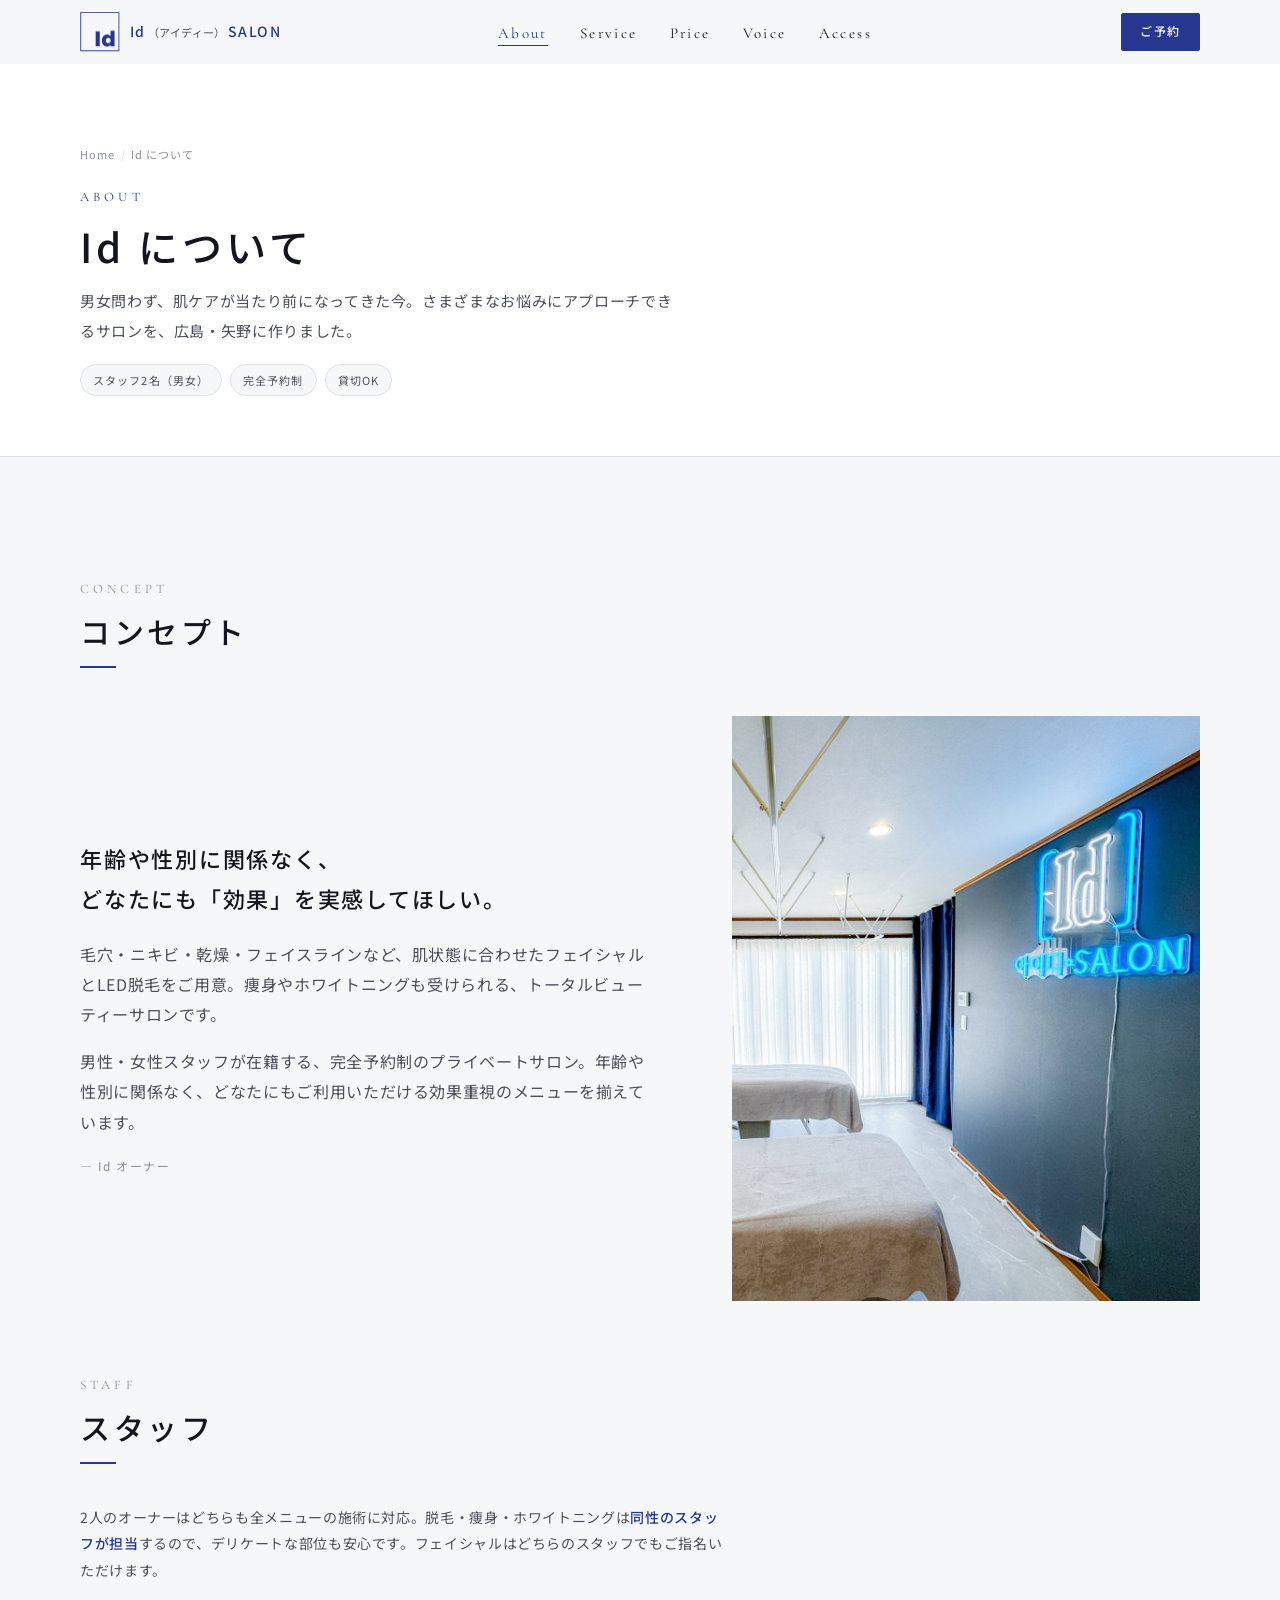
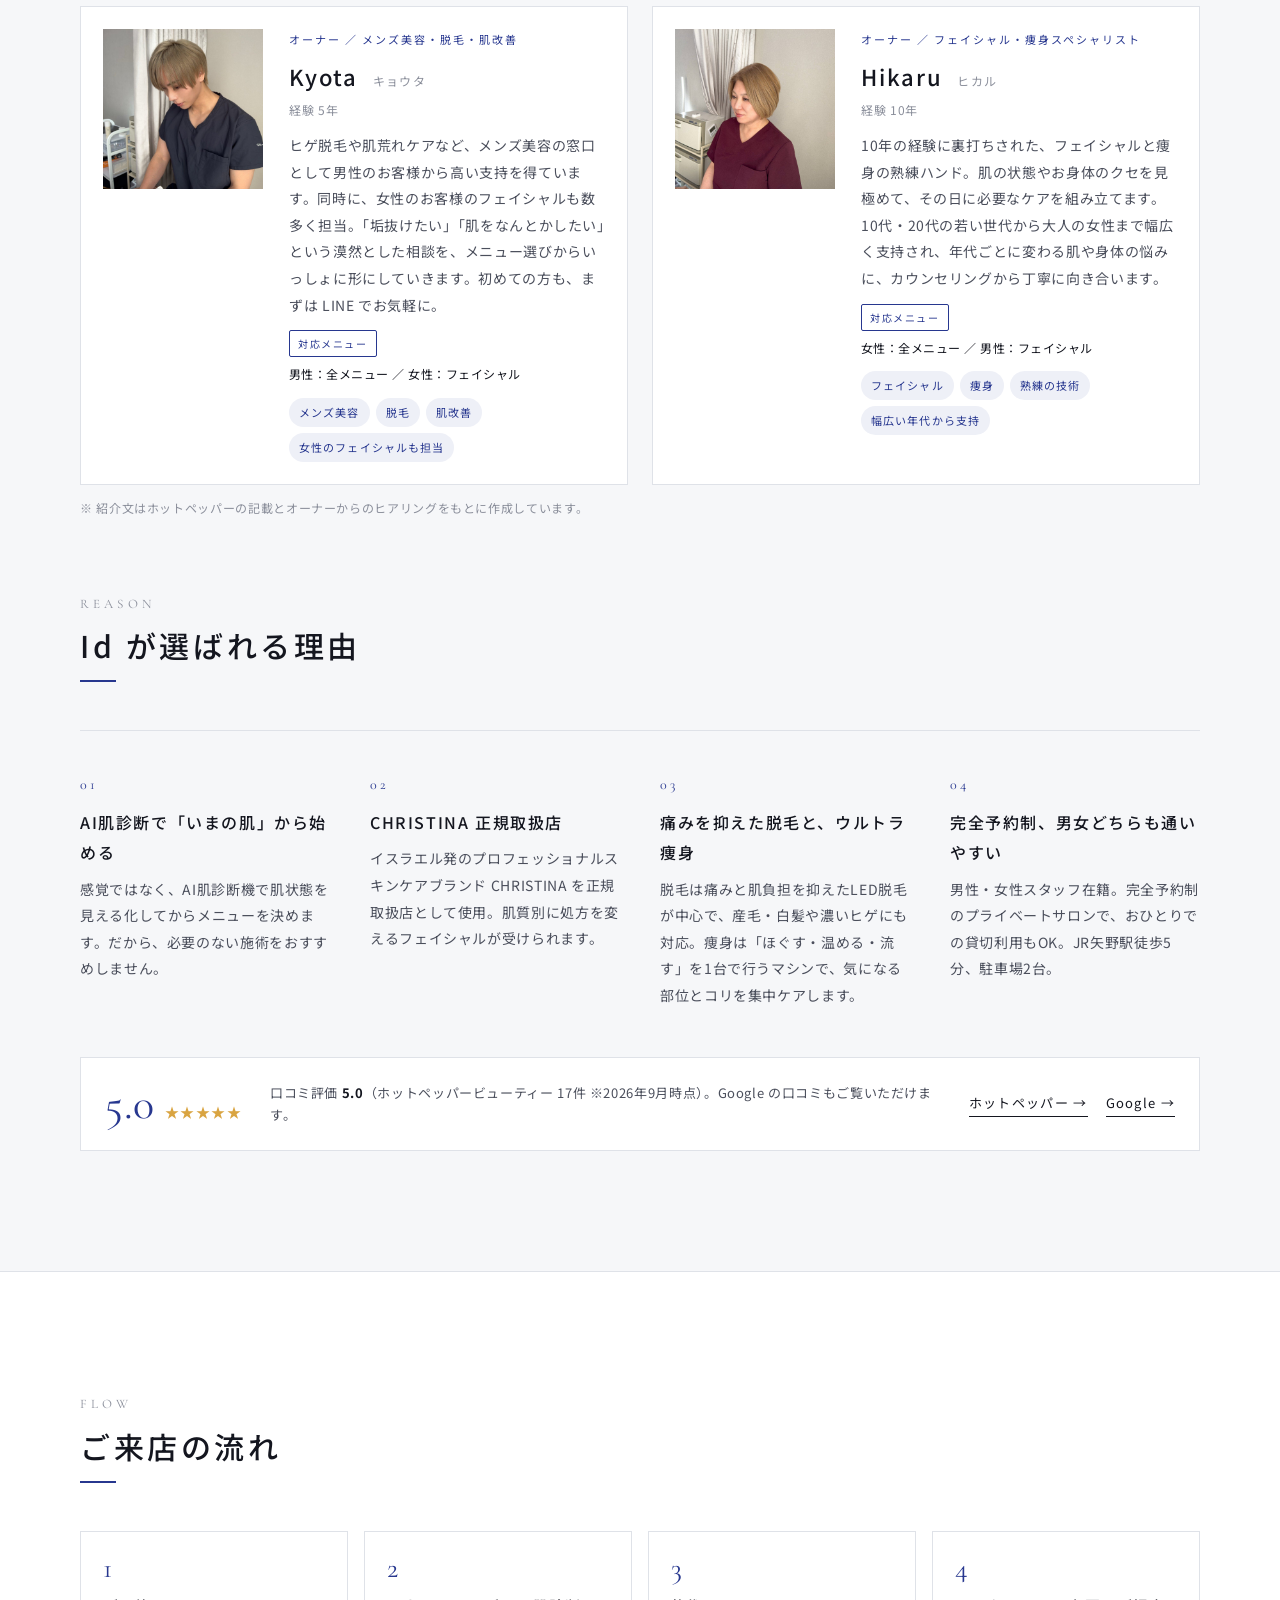
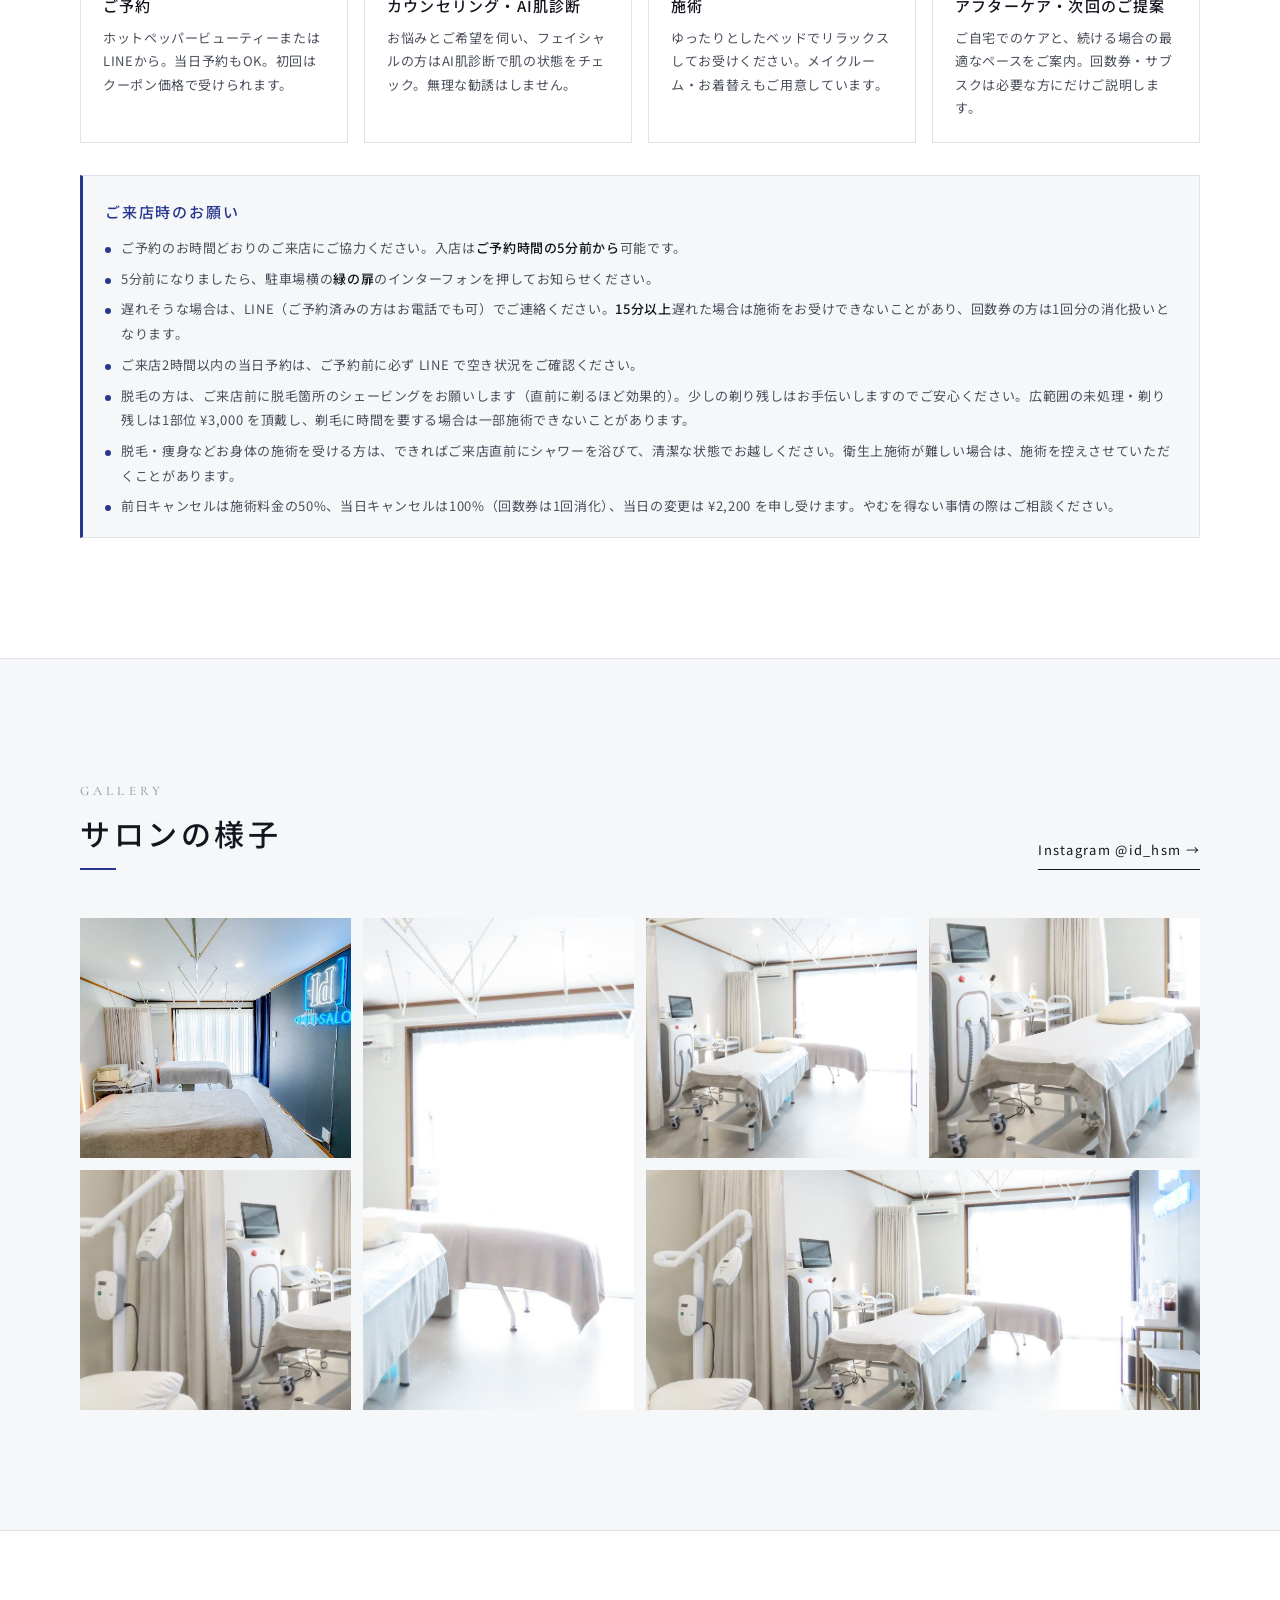
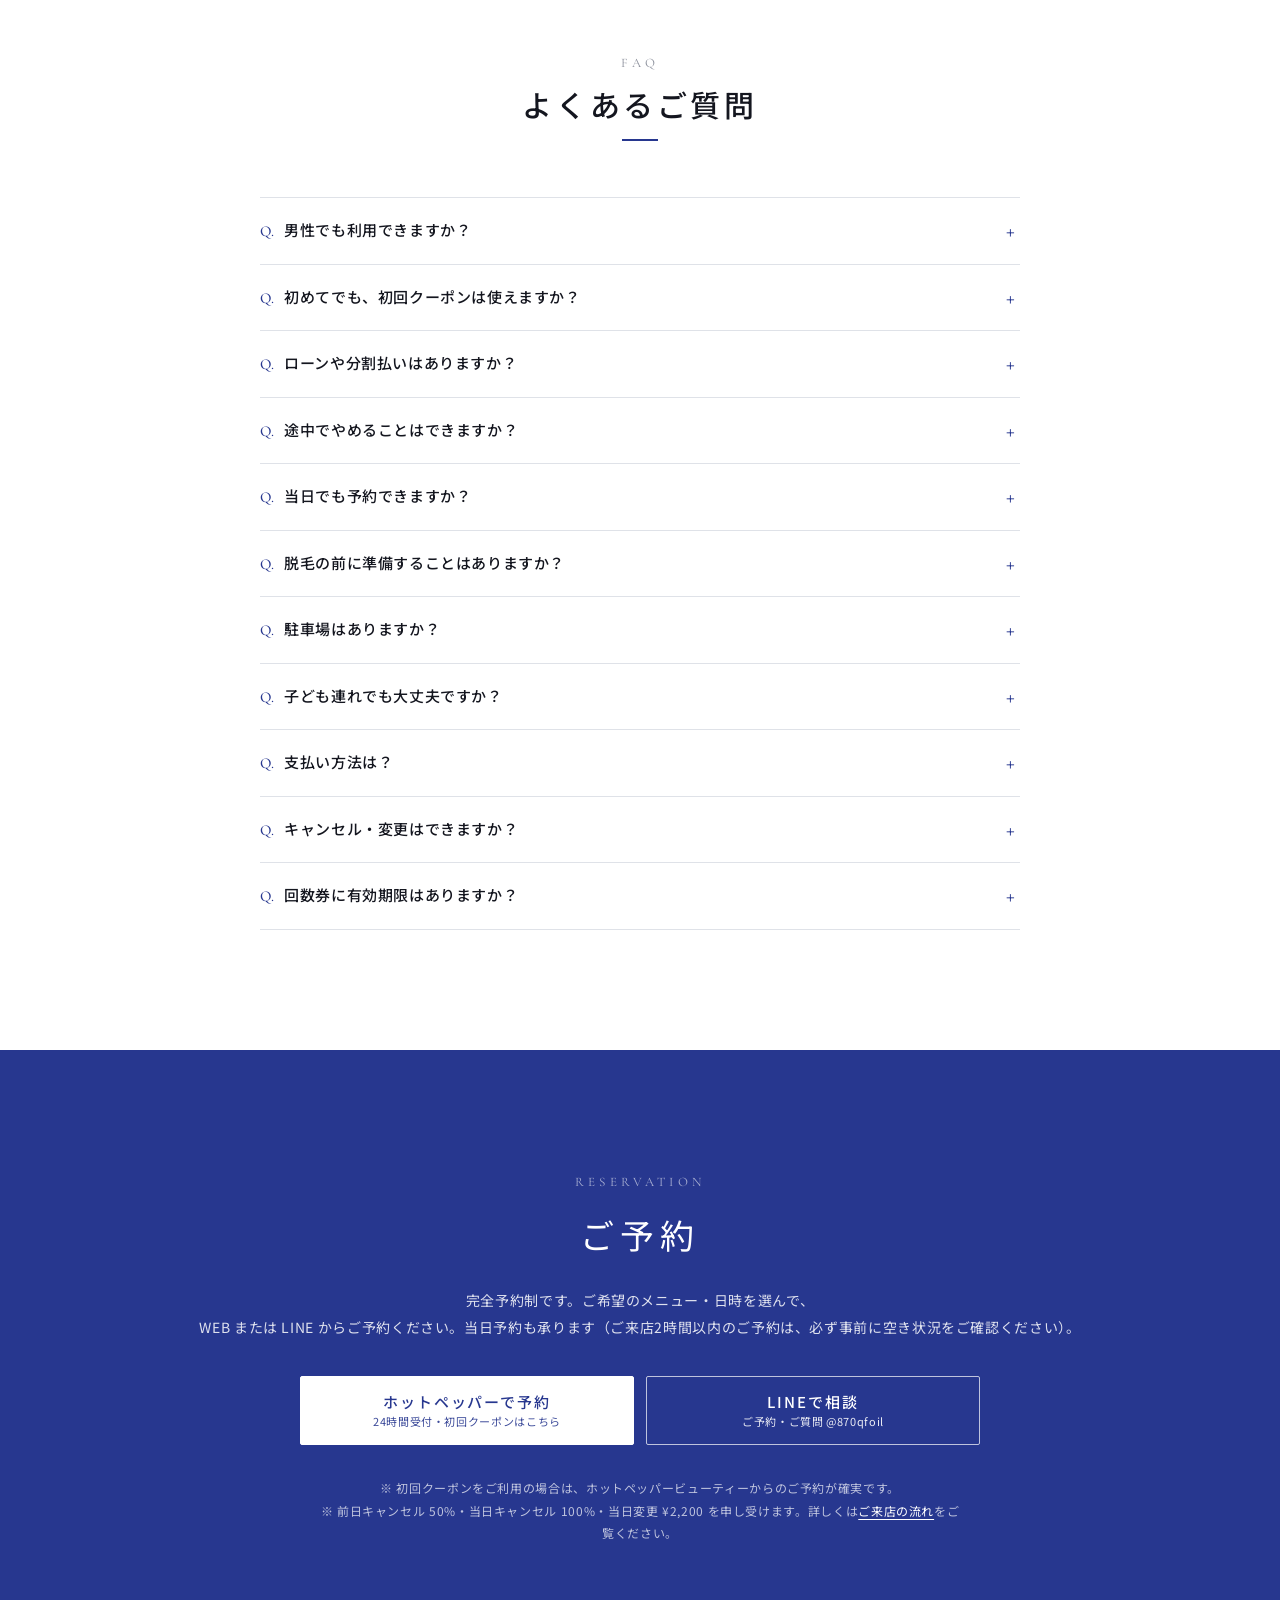
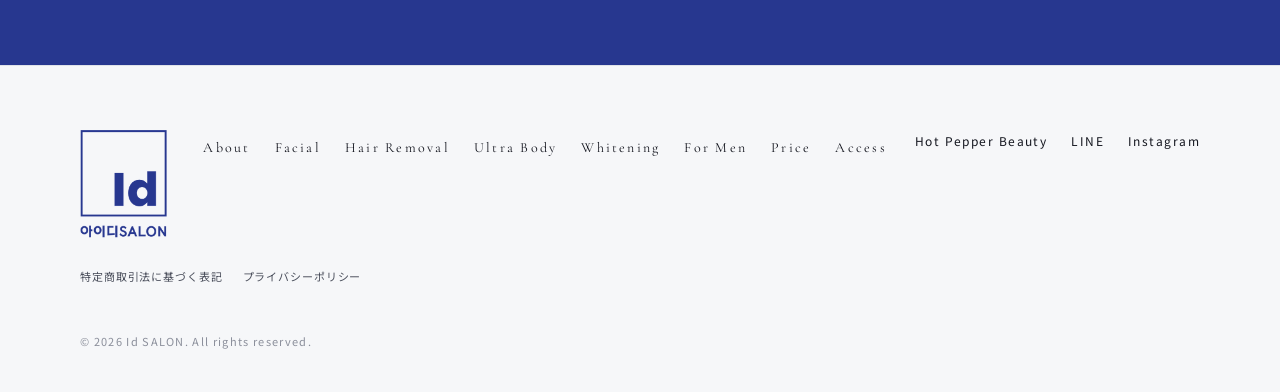
==== about.html @ abc31194 "プレビュー更新 2026-10-31 13:15" ====
<!DOCTYPE html>
<html lang="ja">
<head>
  <meta name="robots" content="noindex, nofollow">
  <meta charset="UTF-8">
  <meta name="viewport" content="width=device-width, initial-scale=1.0">
  <title>サロンについて | Id（アイディー）広島市安芸区矢野</title>
  <meta name="description" content="Id（アイディー）のコンセプト、選ばれる理由、ご来店の流れ、よくある質問、サロンの様子。男女スタッフ在籍・完全予約制・貸切OK。">
  <meta property="og:title" content="サロンについて | Id（アイディー）広島市安芸区矢野">
  <meta property="og:description" content="Id（アイディー）のコンセプト、選ばれる理由、ご来店の流れ、よくある質問、サロンの様子。男女スタッフ在籍・完全予約制・貸切OK。">
  <meta property="og:type" content="website">
  <meta property="og:site_name" content="Id（アイディー）SALON">
  <meta property="og:locale" content="ja_JP">
  <!-- ★要変更: 公開時に SITE_URL（build.py）を本番ドメインに -->
  <meta property="og:url" content="https://example.com/about.html">
  <meta property="og:image" content="https://example.com/images/ogp.jpg">
  <meta name="twitter:card" content="summary_large_image">
  <link rel="canonical" href="https://example.com/about.html">
  <link rel="icon" type="image/png" href="images/favicon.png">
  <link rel="apple-touch-icon" href="images/favicon.png">
  <link rel="preconnect" href="https://fonts.googleapis.com">
  <link rel="preconnect" href="https://fonts.gstatic.com" crossorigin>
  <link href="https://fonts.googleapis.com/css2?family=Cormorant+Garamond:ital,wght@0,400;0,500;1,400&family=Noto+Sans+JP:wght@300;400;500;700&display=swap" rel="stylesheet">
  <link rel="stylesheet" href="css/style.css?v=72">
  <!-- 構造化データ（Google 向け店舗情報） -->
  <script type="application/ld+json">
  {
    "@context": "https://schema.org",
    "@type": "BeautySalon",
    "name": "Id（アイディー）",
    "alternateName": "Id SALON",
    "image": "https://example.com/images/ogp.jpg",
    "url": "https://example.com/",
    "address": {"@type": "PostalAddress", "postalCode": "736-0085", "addressRegion": "広島県", "addressLocality": "広島市安芸区", "streetAddress": "矢野西5-14-18 2F", "addressCountry": "JP"},
    "openingHoursSpecification": [{"@type": "OpeningHoursSpecification", "dayOfWeek": ["Monday","Tuesday","Wednesday","Thursday","Friday","Saturday","Sunday"], "opens": "11:00", "closes": "21:00"}],
    "priceRange": "¥5,000〜¥30,000",
    "paymentAccepted": "Cash, Credit Card, QR Code Payment",
    "currenciesAccepted": "JPY",
    "sameAs": ["https://beauty.hotpepper.jp/kr/slnH000694676/", "https://www.instagram.com/id_hsm/"],
    "description": "Id（アイディー）のコンセプト、選ばれる理由、ご来店の流れ、よくある質問、サロンの様子。男女スタッフ在籍・完全予約制・貸切OK。"
  }
  </script>
  <!-- ★要変更: Google アナリティクス（GA4）。測定IDを取得したら G-XXXXXXXXXX を差し替え、コメントを外す
  <script async src="https://www.googletagmanager.com/gtag/js?id=G-XXXXXXXXXX"></script>
  <script>window.dataLayer=window.dataLayer||[];function gtag(){dataLayer.push(arguments);}gtag('js',new Date());gtag('config','G-XXXXXXXXXX');</script>
  -->
</head>
<body>

  <!-- ===== ヘッダー（全ページ共通。変更時はすべてのHTMLを同じに） ===== -->
  <header class="header" id="header">
    <div class="header__inner">
      <a href="index.html" class="header__logo" aria-label="Id（アイディー）トップへ">
        <img src="images/logo-mark.png" alt="Id" class="header__mark" width="40" height="40">
        <span class="header__name">Id<span class="header__name-jp">（アイディー）</span>SALON</span>
      </a>
      <nav class="nav" id="nav" aria-label="メインメニュー">
        <ul class="nav__list">
          <li><a href="about.html" class="nav__link is-current">About</a></li>
          <li><a href="index.html#service" class="nav__link">Service</a></li>
          <li><a href="price.html" class="nav__link">Price</a></li>
          <li><a href="index.html#voice" class="nav__link">Voice</a></li>
          <li><a href="index.html#access" class="nav__link">Access</a></li>
          <li><a href="index.html#reserve" class="nav__link nav__link--cta">Reserve</a></li>
        </ul>
      </nav>
      <a href="index.html#reserve" class="btn btn--small btn--primary header__cta">ご予約</a>
      <button class="menu-toggle" id="menuToggle" aria-expanded="false" aria-controls="nav" aria-label="メニューを開く">
        <span></span><span></span>
      </button>
    </div>
  </header>

  <main id="top">

    <section class="page-hero">
      <div class="container">
        <ul class="breadcrumb"><li><a href="index.html">Home</a></li><li>Id について</li></ul>
        <p class="page-hero__en">About</p>
        <h1 class="page-hero__title">Id について</h1>
        <p class="page-hero__lead">男女問わず、肌ケアが当たり前になってきた今。さまざまなお悩みにアプローチできるサロンを、広島・矢野に作りました。</p>
        <ul class="page-hero__meta"><li>スタッフ2名（男女）</li><li>完全予約制</li><li>貸切OK</li></ul>
      </div>
    </section>

    <!-- コンセプト -->
    <section class="section concept">
      <div class="container">
        <div class="sec-row"><div class="section__head"><p class="section__en">Concept</p><h2 class="section__title">コンセプト</h2></div></div>
        <div class="concept__grid">
          <div class="concept__text">
            <p class="concept__lead">年齢や性別に関係なく、<br class="pc-only">どなたにも「効果」を実感してほしい。</p>
            <p>毛穴・ニキビ・乾燥・フェイスラインなど、肌状態に合わせたフェイシャルとLED脱毛をご用意。痩身やホワイトニングも受けられる、トータルビューティーサロンです。</p>
            <p>男性・女性スタッフが在籍する、完全予約制のプライベートサロン。年齢や性別に関係なく、どなたにもご利用いただける効果重視のメニューを揃えています。</p>
            <!-- ★要変更: オーナーのお名前・経歴・写真があれば追加（例：「エステ歴○年」「○○の資格」など） -->
            <p class="concept__sign">— Id オーナー</p>
          </div>
          <div class="concept__media">
            <!-- ★要変更: オーナー写真があれば差し替え -->
            <img src="images/salon-01.jpg" alt="Id サロン店内" width="1000" height="1250" loading="lazy" style="width:100%;height:auto;display:block">
          </div>
        </div>
        <div class="sec-row" style="margin-top:72px"><div class="section__head"><p class="section__en">Staff</p><h2 class="section__title">スタッフ</h2></div></div>
        <p class="staff__lead">2人のオーナーはどちらも全メニューの施術に対応。脱毛・痩身・ホワイトニングは<strong>同性のスタッフが担当</strong>するので、デリケートな部位も安心です。フェイシャルはどちらのスタッフでもご指名いただけます。</p>
        <ul class="staff">
          <li class="staff__card">
            <div class="staff__photo"><img src="images/staff-kyota.jpg" alt="Kyota" width="1000" height="1000" loading="lazy"></div>
            <div class="staff__body">
              <p class="staff__role">オーナー ／ メンズ美容・脱毛・肌改善</p>
              <h3 class="staff__name">Kyota <small>キョウタ</small></h3>
              <p class="staff__career">経験 5年</p>
              <p class="staff__text">ヒゲ脱毛や肌荒れケアなど、メンズ美容の窓口として男性のお客様から高い支持を得ています。同時に、女性のお客様のフェイシャルも数多く担当。「垢抜けたい」「肌をなんとかしたい」という漠然とした相談を、メニュー選びからいっしょに形にしていきます。初めての方も、まずは LINE でお気軽に。</p>
              <p class="staff__scope"><span>対応メニュー</span>男性：全メニュー ／ 女性：フェイシャル</p>
              <ul class="staff__tags"><li>メンズ美容</li><li>脱毛</li><li>肌改善</li><li>女性のフェイシャルも担当</li></ul>
            </div>
          </li>
          <li class="staff__card">
            <div class="staff__photo"><img src="images/staff-hikaru.jpg" alt="Hikaru" width="1000" height="1000" loading="lazy"></div>
            <div class="staff__body">
              <p class="staff__role">オーナー ／ フェイシャル・痩身スペシャリスト</p>
              <h3 class="staff__name">Hikaru <small>ヒカル</small></h3>
              <p class="staff__career">経験 10年</p>
              <p class="staff__text">10年の経験に裏打ちされた、フェイシャルと痩身の熟練ハンド。肌の状態やお身体のクセを見極めて、その日に必要なケアを組み立てます。10代・20代の若い世代から大人の女性まで幅広く支持され、年代ごとに変わる肌や身体の悩みに、カウンセリングから丁寧に向き合います。</p>
              <p class="staff__scope"><span>対応メニュー</span>女性：全メニュー ／ 男性：フェイシャル</p>
              <ul class="staff__tags"><li>フェイシャル</li><li>痩身</li><li>熟練の技術</li><li>幅広い年代から支持</li></ul>
            </div>
          </li>
        </ul>
        <p class="section__note" style="margin-top:12px">※ 紹介文はホットペッパーの記載とオーナーからのヒアリングをもとに作成しています。</p>

        <div class="sec-row" style="margin-top:72px"><div class="section__head"><p class="section__en">Reason</p><h2 class="section__title">Id が選ばれる理由</h2></div></div>
        <ul class="features" style="margin-top:0">
          <li class="feature"><span class="feature__num">01</span><h3 class="feature__title">AI肌診断で「いまの肌」から始める</h3><p class="feature__text">感覚ではなく、AI肌診断機で肌状態を見える化してからメニューを決めます。だから、必要のない施術をおすすめしません。</p></li>
          <li class="feature"><span class="feature__num">02</span><h3 class="feature__title">CHRISTINA 正規取扱店</h3><p class="feature__text">イスラエル発のプロフェッショナルスキンケアブランド CHRISTINA を正規取扱店として使用。肌質別に処方を変えるフェイシャルが受けられます。</p></li>
          <li class="feature"><span class="feature__num">03</span><h3 class="feature__title">痛みを抑えた脱毛と、ウルトラ痩身</h3><p class="feature__text">脱毛は痛みと肌負担を抑えたLED脱毛が中心で、産毛・白髪や濃いヒゲにも対応。痩身は「ほぐす・温める・流す」を1台で行うマシンで、気になる部位とコリを集中ケアします。</p></li>
          <li class="feature"><span class="feature__num">04</span><h3 class="feature__title">完全予約制、男女どちらも通いやすい</h3><p class="feature__text">男性・女性スタッフ在籍。完全予約制のプライベートサロンで、おひとりでの貸切利用もOK。JR矢野駅徒歩5分、駐車場2台。</p></li>
        </ul>
        <div class="proof">
          <div class="proof__score"><span class="proof__num">5.0</span><span class="proof__stars" aria-hidden="true">★★★★★</span></div>
          <p class="proof__text">口コミ評価 <strong>5.0</strong>（ホットペッパービューティー 17件 <span class="note-date">※2026年9月時点</span>）。Google の口コミもご覧いただけます。</p>
          <span class="proof__links"><a href="https://beauty.hotpepper.jp/kr/slnH000694676/review/" class="link-arrow" target="_blank" rel="noopener">ホットペッパー</a><a href="https://share.google/dJgbHaJT1b8ZgHk9W" class="link-arrow" target="_blank" rel="noopener">Google</a></span>
        </div>
      </div>
    </section>

    <!-- ご来店の流れ -->
    <section class="section" id="flow" style="background:var(--c-surface);border-top:1px solid var(--c-line);border-bottom:1px solid var(--c-line)">
      <div class="container">
        <div class="sec-row"><div class="section__head"><p class="section__en">Flow</p><h2 class="section__title">ご来店の流れ</h2></div></div>
        <ol class="flow__list">
          <li class="flow__step"><span class="flow__num">1</span><h3>ご予約</h3><p>ホットペッパービューティーまたはLINEから。当日予約もOK。初回はクーポン価格で受けられます。</p></li>
          <li class="flow__step"><span class="flow__num">2</span><h3>カウンセリング・AI肌診断</h3><p>お悩みとご希望を伺い、フェイシャルの方はAI肌診断で肌の状態をチェック。無理な勧誘はしません。</p></li>
          <li class="flow__step"><span class="flow__num">3</span><h3>施術</h3><p>ゆったりとしたベッドでリラックスしてお受けください。メイクルーム・お着替えもご用意しています。</p></li>
          <li class="flow__step"><span class="flow__num">4</span><h3>アフターケア・次回のご提案</h3><p>ご自宅でのケアと、続ける場合の最適なペースをご案内。回数券・サブスクは必要な方にだけご説明します。</p></li>
        </ol>
        <div class="visit-note">
          <h3 class="visit-note__title">ご来店時のお願い</h3>
          <ul class="visit-note__list">
            <li>ご予約のお時間どおりのご来店にご協力ください。入店は<strong>ご予約時間の5分前から</strong>可能です。</li>
            <li>5分前になりましたら、駐車場横の<strong>緑の扉</strong>のインターフォンを押してお知らせください。</li>
            <li>遅れそうな場合は、LINE（ご予約済みの方はお電話でも可）でご連絡ください。<strong>15分以上</strong>遅れた場合は施術をお受けできないことがあり、回数券の方は1回分の消化扱いとなります。</li>
            <li>ご来店2時間以内の当日予約は、ご予約前に必ず LINE で空き状況をご確認ください。</li>
            <li>脱毛の方は、ご来店前に脱毛箇所のシェービングをお願いします（直前に剃るほど効果的）。少しの剃り残しはお手伝いしますのでご安心ください。広範囲の未処理・剃り残しは1部位 ¥3,000 を頂戴し、剃毛に時間を要する場合は一部施術できないことがあります。</li>
            <li>脱毛・痩身などお身体の施術を受ける方は、できればご来店直前にシャワーを浴びて、清潔な状態でお越しください。衛生上施術が難しい場合は、施術を控えさせていただくことがあります。</li>
            <li>前日キャンセルは施術料金の50%、当日キャンセルは100%（回数券は1回消化）、当日の変更は ¥2,200 を申し受けます。やむを得ない事情の際はご相談ください。</li>
          </ul>
        </div>
      </div>
    </section>

    <!-- サロンの様子 -->
    <section class="section gallery" id="gallery">
      <div class="container">
        <div class="sec-row"><div class="section__head"><p class="section__en">Gallery</p><h2 class="section__title">サロンの様子</h2></div><a href="https://www.instagram.com/id_hsm/" class="link-arrow" target="_blank" rel="noopener">Instagram @id_hsm</a></div>
        <ul class="gallery__grid">
          <li class="gallery__item"><img src="images/gallery-01.jpg" alt="Id サロン店内" loading="lazy" style="width:100%;height:100%;object-fit:cover;display:block"></li>
          <li class="gallery__item gallery__item--tall"><img src="images/gallery-02.jpg" alt="窓辺の施術ベッド" loading="lazy"></li>
          <li class="gallery__item"><img src="images/salon-03.jpg" alt="施術ルーム全体" loading="lazy"></li>
          <li class="gallery__item"><img src="images/svc-hair.jpg" alt="LED脱毛マシン" loading="lazy"></li>
          <li class="gallery__item"><img src="images/svc-white.jpg" alt="ホワイトニング用のライトとチェア" loading="lazy"></li>
          <li class="gallery__item gallery__item--wide"><img src="images/gallery-06.jpg" alt="明るく清潔な施術ルーム" loading="lazy"></li>
        </ul>
      </div>
    </section>

    <!-- FAQ -->
    <section class="section faq" id="faq" style="background:var(--c-surface);border-top:1px solid var(--c-line)">
      <div class="container container--narrow">
        <div class="section__head section__head--center"><p class="section__en">FAQ</p><h2 class="section__title">よくあるご質問</h2></div>
        <!-- ★要変更: 回答内容をご確認ください。追加したい質問があれば追記します -->
        <div class="faq__list">
          <details class="faq__item"><summary>男性でも利用できますか？</summary><p>はい。脱毛・痩身・フェイシャル・ホワイトニングすべて男性の方にご利用いただけます。脱毛・痩身・ホワイトニングは男性スタッフ（Kyota）が担当するので、デリケートな部位も安心です。完全予約制で貸切利用もできるので、周りを気にせずお過ごしいただけます。</p></details>
          <details class="faq__item"><summary>初めてでも、初回クーポンは使えますか？</summary><p>はい。ご新規の方は、ホットペッパービューティーのクーポンをお選びのうえご予約ください。学生の方はU24学割もご利用いただけます。</p></details>
          <details class="faq__item"><summary>ローンや分割払いはありますか？</summary><p>ローン・分割契約のお取り扱いはありません。お支払いは毎回その場で、現金・クレジットカード・QRコード決済（PayPayを除く）・電子マネーがご利用いただけます。</p></details>
          <details class="faq__item"><summary>途中でやめることはできますか？</summary><p>はい。都度払いで通えるので、続けるかどうかは毎回お決めいただけます。Id Prime もいつでも解約できます。回数券の有効期限やご利用条件は、ご購入前にカウンセリングでご説明します。</p></details>
          <details class="faq__item"><summary>当日でも予約できますか？</summary><p>空きがあれば当日予約も承ります。夜20時以降の受付にも対応しています。WEBまたはLINEからご予約ください。ご来店2時間以内の当日予約は、ご予約前に必ず LINE で空き状況をご確認ください。</p></details>
          <details class="faq__item"><summary>脱毛の前に準備することはありますか？</summary><p>ご来店前に脱毛箇所のシェービングをお願いします。直前に剃ってくるほど光が届きやすくなりますが、お仕事終わりの方は当日の朝や前日の夜でも大丈夫です。少しの剃り残しはお手伝いしますのでご安心ください（広範囲の未処理・剃り残しは1部位 ¥3,000、剃毛に時間を要する場合は一部施術できないことがあります）。また、お身体の脱毛・痩身の方は、できればご来店直前にシャワーを浴びて清潔な状態でお越しください。衛生上施術が難しい場合は、施術を控えさせていただくことがあります。</p></details>
          <details class="faq__item"><summary>駐車場はありますか？</summary><p>建物1階に2台分の駐車場をご用意しています。JR矢野駅からは徒歩5分です。</p></details>
          <details class="faq__item"><summary>子ども連れでも大丈夫ですか？</summary><p>お子さま同伴でのご来店も可能です。ご予約時にお知らせください。</p></details>
          <details class="faq__item"><summary>支払い方法は？</summary><p>現金、クレジットカード（Visa・Mastercard・JCB・American Express・Diners Club・Discover・UnionPay）、QRコード決済（d払い・楽天ペイ・au PAY・メルペイ・WeChat Pay・Alipay ※PayPayは除く）、電子マネー（iD・QUICPay・交通系IC）がご利用いただけます。</p></details>
          <details class="faq__item"><summary>キャンセル・変更はできますか？</summary><p>ご予定が変わった場合は、できるだけお早めに LINE よりご連絡ください。前日のキャンセルは施術料金の50%、当日のキャンセル（ご連絡の有無にかかわらず）は100%を申し受けます（回数券・Id Prime の場合、当日キャンセルは1回分の消化扱い）。当日のご予約変更は変更手数料 ¥2,200 を頂戴しております。やむを得ない事情がある場合はご相談ください。詳しくは<a href="tokushoho.html" class="link-inline">特定商取引法に基づく表記</a>をご覧ください。</p></details>
          <details class="faq__item"><summary>回数券に有効期限はありますか？</summary><p>脱毛は3回券 90日・6回券 180日・12回券 365日、ウルトラ痩身・リラクウルトラの2回券は30日、ホワイトニングの3回券は45日です（購入日から起算）。Id Prime は決済日から30日以内に1回ご利用いただけます。</p></details>
        </div>
      </div>
    </section>

    <!-- ===== 予約 ===== -->
    <section class="section reserve" id="reserve">
      <div class="container reserve__inner">
        <p class="section__en section__en--light">Reservation</p>
        <h2 class="reserve__title">ご予約</h2>
        <p class="reserve__lead">
          完全予約制です。ご希望のメニュー・日時を選んで、<br class="pc-only">WEB または LINE からご予約ください。当日予約も承ります（ご来店2時間以内のご予約は、必ず事前に空き状況をご確認ください）。
        </p>
        <div class="reserve__buttons">
          <a href="https://beauty.hotpepper.jp/kr/slnH000694676/" class="btn btn--white btn--lg" target="_blank" rel="noopener" data-reserve="web">
            <span class="btn__label">ホットペッパーで予約</span>
            <span class="btn__sub">24時間受付・初回クーポンはこちら</span>
          </a>
          <a href="https://line.me/R/ti/p/@870qfoil" class="btn btn--outline-white btn--lg" target="_blank" rel="noopener" data-reserve="line">
            <span class="btn__label">LINEで相談</span>
            <span class="btn__sub">ご予約・ご質問 @870qfoil</span>
          </a>
        </div>
        <p class="reserve__note">
          ※ 初回クーポンをご利用の場合は、ホットペッパービューティーからのご予約が確実です。<br>
          ※ 前日キャンセル 50%・当日キャンセル 100%・当日変更 ¥2,200 を申し受けます。詳しくは<a href="about.html#flow" class="reserve__link">ご来店の流れ</a>をご覧ください。
        </p>
      </div>
    </section>

  </main>

  <!-- ===== フッター（全ページ共通） ===== -->
  <footer class="footer">
    <div class="container footer__inner">
      <div class="footer__brand">
        <img src="images/logo.png" alt="Id 아이디SALON" class="footer__logo" width="864" height="1058">
      </div>
      <ul class="footer__links">
        <li><a href="about.html">About</a></li>
        <li><a href="facial.html">Facial</a></li>
        <li><a href="hair-removal.html">Hair Removal</a></li>
        <li><a href="body.html">Ultra Body</a></li>
        <li><a href="whitening.html">Whitening</a></li>
        <li><a href="mens.html">For Men</a></li>
        <li><a href="price.html">Price</a></li>
        <li><a href="index.html#access">Access</a></li>
      </ul>
      <ul class="footer__sns">
        <li><a href="https://beauty.hotpepper.jp/kr/slnH000694676/" target="_blank" rel="noopener">Hot Pepper Beauty</a></li>
        <li><a href="https://line.me/R/ti/p/@870qfoil" target="_blank" rel="noopener">LINE</a></li>
        <li><a href="https://www.instagram.com/id_hsm/" target="_blank" rel="noopener">Instagram</a></li>
      </ul>
      <ul class="footer__legal">
        <li><a href="tokushoho.html">特定商取引法に基づく表記</a></li>
        <li><a href="privacy.html">プライバシーポリシー</a></li>
      </ul>
      <p class="footer__copy">&copy; <span id="year"></span> Id SALON. All rights reserved.</p>
    </div>
  </footer>

  <!-- ===== スマホ用 固定予約バー ===== -->
  <div class="fixed-bar" id="fixedBar">
    <a href="https://beauty.hotpepper.jp/kr/slnH000694676/" class="fixed-bar__btn fixed-bar__btn--main" target="_blank" rel="noopener">ホットペッパーで予約</a>
    <a href="https://line.me/R/ti/p/@870qfoil" class="fixed-bar__btn fixed-bar__btn--sub" target="_blank" rel="noopener">
      <svg width="18" height="18" viewBox="0 0 24 24" fill="none" stroke="currentColor" stroke-width="1.6" aria-hidden="true"><path d="M21 11.5a8.4 8.4 0 0 1-8.5 8.3c-.9 0-1.8-.1-2.6-.4L5 21l1-3.6A8.3 8.3 0 0 1 3 11.5C3 6.9 7 3.2 12 3.2s9 3.7 9 8.3z"/></svg>
      LINEで相談
    </a>
  </div>

  <script src="js/main.js?v=5"></script>
</body>
</html>
---- css/style.css ----
/* =========================================================
   Id | Salon Official Site  -  style.css
   テーマ: モダン・ミニマル（ブランドブルー #27378f / 白 / グレー）
   色味は下の :root の変数を変えるだけで全体に反映されます。
   ========================================================= */

:root {
  /* ★色の調整はここ */
  --c-bg: #f6f7f9;          /* ページ背景（わずかに青みのある白） */
  --c-surface: #ffffff;     /* カード等の面 */
  --c-ink: #14161f;         /* 基本の文字色 */
  --c-ink-2: #4b4f5c;       /* 補助テキスト */
  --c-ink-3: #8b8f9b;       /* 薄いテキスト */
  --c-line: #dfe2e8;        /* 罫線 */
  --c-brand: #27378f;       /* ブランドブルー（ロゴの色） */
  --c-brand-dark: #1d2a6e;  /* 濃いブルー（ホバー・予約セクション） */
  --c-accent: var(--c-brand);      /* ボタン等のアクセント */
  --c-accent-ink: #ffffff;  /* アクセント上の文字色 */

  --font-jp: "Noto Sans JP", "Hiragino Kaku Gothic ProN", "Hiragino Sans", "Yu Gothic", Meiryo, sans-serif;
  --font-serif: "Cormorant Garamond", "Noto Serif JP", "Hiragino Mincho ProN", "Yu Mincho", Georgia, serif;

  --w-container: 1120px;
  --gutter: 20px;
  --header-h: 64px;
  --radius: 2px;
  --ease: cubic-bezier(.2,.7,.2,1);
}

/* ---------- Reset ---------- */
*, *::before, *::after { box-sizing: border-box; }
html { scroll-behavior: smooth; -webkit-text-size-adjust: 100%; }
body {
  margin: 0;
  font-family: var(--font-jp);
  font-weight: 400;
  font-size: 15px;
  line-height: 1.9;
  letter-spacing: .04em;
  color: var(--c-ink);
  background: var(--c-bg);
  -webkit-font-smoothing: antialiased;
  padding-bottom: 68px; /* スマホ固定バーのぶん */
}
img { max-width: 100%; height: auto; display: block; }
a { color: inherit; text-decoration: none; }
ul, ol { list-style: none; margin: 0; padding: 0; }
h1, h2, h3, p, dl, dd { margin: 0; }
button { font: inherit; color: inherit; background: none; border: 0; padding: 0; cursor: pointer; }

.container {
  width: min(100% - var(--gutter) * 2, var(--w-container));
  margin-inline: auto;
}
.sp-only { display: inline; }
@media (min-width: 768px) {
  .sp-only { display: none; }
  body { font-size: 16px; padding-bottom: 0; }
}

/* ---------- 未提供（仮表示）のスタイル ----------
   .tbd が付いた要素は「まだ決まっていない」箇所。
   本番情報に差し替えたら class="tbd" を外すと通常表示になります。 */
.tbd {
  color: #9a6b2f;
  background: rgba(214, 160, 84, .10);
  border-bottom: 1px dashed rgba(154, 107, 47, .55);
  padding: 0 .15em;
  border-radius: 2px;
  width: fit-content;   /* ブロック要素でも文字幅にフィット */
  max-width: 100%;
}
a.tbd { color: #9a6b2f; }

/* ---------- 写真プレースホルダー ---------- */
.ph {
  position: relative;
  width: 100%;
  height: 100%;
  min-height: 160px;
  display: grid;
  place-items: center;
  background:
    repeating-linear-gradient(135deg, transparent 0 14px, rgba(0,0,0,.035) 14px 15px),
    linear-gradient(160deg, #e8eaef, #d8dbe3);
  border: 1px solid var(--c-line);
  color: var(--c-ink-3);
  text-align: center;
  font-size: 12px;
  letter-spacing: .12em;
  line-height: 1.6;
}
.ph__label small { font-size: 10px; letter-spacing: .1em; opacity: .8; }
.ph--square { aspect-ratio: 4 / 5; }
.ph--map { aspect-ratio: 4 / 3; min-height: 260px; }

/* ---------- ロゴ ---------- */
.header__logo { display: inline-flex; align-items: center; gap: 10px; }
.header__mark { width: 40px; height: 40px; }
.header__name {
  font-size: 13px; font-weight: 500; letter-spacing: .18em; color: var(--c-brand); line-height: 1.2;
  display: flex; flex-direction: column;
}
.header__name small { font-size: 9px; letter-spacing: .3em; font-weight: 400; color: var(--c-ink-3); }
.sr-only { position: absolute; width: 1px; height: 1px; overflow: hidden; clip: rect(0 0 0 0); white-space: nowrap; }
.pc-only { display: none; }
@media (min-width: 900px) { .pc-only { display: inline; } }

/* ---------- ボタン ---------- */
.btn {
  display: inline-flex;
  flex-direction: column;
  align-items: center;
  justify-content: center;
  gap: 2px;
  min-height: 48px;
  padding: 12px 28px;
  border: 1px solid var(--c-accent);
  border-radius: var(--radius);
  font-size: 14px;
  font-weight: 500;
  letter-spacing: .14em;
  line-height: 1.4;
  text-align: center;
  transition: background .25s var(--ease), color .25s var(--ease), transform .25s var(--ease), opacity .25s;
}
.btn:hover { transform: translateY(-1px); }
.btn--primary { background: var(--c-accent); color: var(--c-accent-ink); }
.btn--primary:hover { background: var(--c-brand-dark); border-color: var(--c-brand-dark); }
.btn--ghost { background: transparent; color: var(--c-ink); }
.btn--ghost:hover { background: var(--c-brand); border-color: var(--c-brand); color: #fff; }
.btn--small { min-height: 38px; padding: 8px 18px; font-size: 12px; }
.btn--lg { min-height: 64px; padding: 14px 32px; width: 100%; }
.btn--white { background: #fff; color: var(--c-brand); border-color: #fff; }
.btn--white:hover { background: #eef0f6; }
.btn--outline-white { background: transparent; color: #fff; border-color: rgba(255,255,255,.7); }
.btn--outline-white:hover { background: rgba(255,255,255,.1); border-color: #fff; }
.btn__label { font-size: 15px; }
.btn__sub { font-size: 11px; letter-spacing: .06em; font-weight: 400; opacity: .9; }
.btn--outline-white .btn__sub.tbd { color: #f1d3a4; background: rgba(255,255,255,.06); border-color: rgba(241,211,164,.6); }

.link-arrow { font-size: 13px; letter-spacing: .1em; border-bottom: 1px solid currentColor; }
.link-arrow::after { content: " →"; }

/* ---------- ヘッダー ---------- */
.header {
  position: fixed;
  inset: 0 0 auto 0;
  z-index: 100;
  height: var(--header-h);
  background: rgba(246, 247, 249, .85);
  backdrop-filter: blur(10px);
  -webkit-backdrop-filter: blur(10px);
  border-bottom: 1px solid transparent;
  transition: border-color .3s, background .3s;
}
.header.is-scrolled { border-bottom-color: var(--c-line); background: rgba(246,247,249,.95); }
.header__inner {
  height: 100%;
  width: min(100% - var(--gutter) * 2, var(--w-container));
  margin-inline: auto;
  display: flex;
  align-items: center;
  justify-content: space-between;
  gap: 16px;
}
.header__logo { display: inline-flex; align-items: center; }
.header__cta { display: none; }

.nav__list { display: flex; gap: 32px; }
.nav__link {
  font-family: var(--font-serif);
  font-size: 15px;
  letter-spacing: .16em;
  position: relative;
  padding: 4px 0;
}
.nav__link::after {
  content: ""; position: absolute; left: 0; bottom: 0; height: 1px; width: 100%;
  background: currentColor; transform: scaleX(0); transform-origin: right;
  transition: transform .3s var(--ease);
}
.nav__link:hover::after { transform: scaleX(1); transform-origin: left; }

/* ハンバーガー */
.menu-toggle {
  width: 44px; height: 44px; display: grid; place-items: center; margin-right: -10px;
}
.menu-toggle span {
  display: block; width: 24px; height: 1px; background: var(--c-ink);
  transition: transform .3s var(--ease), opacity .3s;
  grid-area: 1 / 1;
}
.menu-toggle span:first-child { transform: translateY(-4px); }
.menu-toggle span:last-child { transform: translateY(4px); }
.menu-toggle[aria-expanded="true"] span:first-child { transform: rotate(45deg); }
.menu-toggle[aria-expanded="true"] span:last-child { transform: rotate(-45deg); }

@media (max-width: 899px) {
  .nav {
    /* ヘッダーの backdrop-filter が包含ブロックになるため、位置と高さを明示 */
    position: fixed;
    top: 100%; left: 0; right: 0;
    height: calc(100vh - var(--header-h));
    height: calc(100dvh - var(--header-h));
    overflow-y: auto;
    background: var(--c-bg);
    padding: 40px var(--gutter) 100px;
    transform: translateX(100%);
    opacity: 0;
    transition: transform .4s var(--ease), opacity .3s;
    z-index: 90;
  }
  .nav.is-open { transform: translateX(0); opacity: 1; }
  .nav__list { flex-direction: column; gap: 0; }
  .nav__list li { border-bottom: 1px solid var(--c-line); }
  .nav__link { display: block; padding: 18px 0; font-size: 22px; }
  .nav__link::after { display: none; }
  .nav__link--cta { color: var(--c-ink); }
}
@media (min-width: 900px) {
  .menu-toggle { display: none; }
  .header__cta { display: inline-flex; }
  .nav__link--cta { display: none; }
}

/* ---------- ヒーロー ---------- */
.hero {
  position: relative;
  padding-top: var(--header-h);
  min-height: 100svh;
  display: grid;
  grid-template-rows: auto 1fr;
}
.hero__media { height: 46svh; min-height: 260px; }
.ph--hero { min-height: 100%; border: 0; border-bottom: 1px solid var(--c-line); }
.hero__body {
  padding: 36px var(--gutter) 72px;
  display: flex; flex-direction: column; justify-content: center;
}
.hero__eyebrow {
  font-family: var(--font-serif);
  font-size: 11px; letter-spacing: .18em; text-transform: uppercase; color: var(--c-brand);
  margin-bottom: 18px;
}
@media (min-width: 900px) { .hero__eyebrow { font-size: 13px; letter-spacing: .22em; } }
.hero__title { line-height: 0; margin-bottom: 26px; }
.hero__logo { width: clamp(150px, 42vw, 220px); height: auto; }
.hero__img { width: 100%; height: 100%; object-fit: cover; }
.hero__place { font-size: 12px; letter-spacing: .1em; color: var(--c-ink-3); margin: -14px 0 26px; }
.hero__copy {
  font-size: 14px; line-height: 2; color: var(--c-ink-2); margin-bottom: 28px; max-width: 34em;
}
.hero__actions { display: flex; flex-direction: column; gap: 12px; }
.hero__actions .btn { width: 100%; }
.hero__scroll {
  position: absolute; right: var(--gutter); bottom: 22px;
  font-family: var(--font-serif); font-size: 12px; letter-spacing: .3em;
  writing-mode: vertical-rl; color: var(--c-ink-3);
  display: none;
}
.hero__scroll::after {
  content: ""; display: block; width: 1px; height: 40px; background: var(--c-ink-3); margin-top: 8px;
  animation: scrollLine 2s infinite;
}
@keyframes scrollLine { 0% { transform: scaleY(0); transform-origin: top; } 50% { transform: scaleY(1); transform-origin: top; } 51% { transform-origin: bottom; } 100% { transform: scaleY(0); transform-origin: bottom; } }

@media (min-width: 900px) {
  .hero__logo { width: clamp(200px, 20vw, 260px); }
  .hero { grid-template-rows: none; grid-template-columns: 1fr 1fr; padding-top: var(--header-h); }
  .hero__media { height: auto; order: 2; }
  .ph--hero { border-bottom: 0; border-left: 1px solid var(--c-line); }
  .hero__body {
    order: 1;
    padding: 60px clamp(24px, 6vw, 96px) 80px;
  }
  .hero__copy { font-size: 15px; }
  .hero__actions { flex-direction: row; }
  .hero__actions .btn { width: auto; min-width: 200px; }
  .hero__scroll { display: block; }
}

/* ---------- セクション共通 ---------- */
.section { padding: 72px 0; }
@media (min-width: 900px) { .section { padding: 120px 0; } }

.section__head { margin-bottom: 40px; }
.section__en {
  font-family: var(--font-serif);
  font-size: 13px; letter-spacing: .32em; text-transform: uppercase; color: var(--c-ink-3);
  margin-bottom: 8px;
}
.section__en--light { color: rgba(255,255,255,.6); }
.section__title {
  font-size: 24px; font-weight: 500; letter-spacing: .12em; line-height: 1.4;
  position: relative; padding-bottom: 16px;
}
.section__title::after {
  content: ""; position: absolute; left: 0; bottom: 0; width: 36px; height: 2px; background: var(--c-brand);
}
.section__note { font-size: 12px; color: var(--c-ink-3); margin-top: 12px; }
@media (min-width: 900px) {
  .section__head { margin-bottom: 56px; }
  .section__title { font-size: 30px; }
}

/* ---------- コンセプト ---------- */
.concept__grid { display: grid; gap: 36px; }
.concept__lead { font-size: 18px; font-weight: 500; letter-spacing: .08em; line-height: 1.8; margin-bottom: 20px; }
.concept__text p + p { margin-top: 1em; }
.concept__text { color: var(--c-ink-2); }
.concept__text .concept__lead { color: var(--c-ink); }
.concept__sign { font-size: 12px; letter-spacing: .12em; color: var(--c-ink-3); margin-top: 1.5em !important; }
@media (min-width: 900px) {
  .concept__grid { grid-template-columns: 1.1fr .9fr; gap: 80px; align-items: center; }
  .concept__lead { font-size: 22px; }
}

.features { display: grid; gap: 0; margin-top: 56px; border-top: 1px solid var(--c-line); }
.feature { padding: 28px 0; border-bottom: 1px solid var(--c-line); }
.feature__num { font-family: var(--font-serif); font-size: 14px; letter-spacing: .2em; color: var(--c-brand); }
.feature__title { font-size: 16px; font-weight: 500; letter-spacing: .1em; margin: 8px 0 8px; }
.feature__text { font-size: 14px; color: var(--c-ink-2); }
@media (min-width: 600px) and (max-width: 899px) {
  .features { grid-template-columns: repeat(2, 1fr); gap: 0 32px; }
}
@media (min-width: 900px) {
  .features { grid-template-columns: repeat(4, 1fr); gap: 40px; margin-top: 96px; }
  .feature { padding: 36px 0 0; border-bottom: 0; border-top: 0; }
  .features { border-top: 1px solid var(--c-line); }
}

/* ---------- メニュー・料金 ---------- */
.menu { background: var(--c-surface); border-top: 1px solid var(--c-line); border-bottom: 1px solid var(--c-line); }
.menu__group + .menu__group { margin-top: 48px; }
.menu__category {
  font-size: 15px; font-weight: 500; letter-spacing: .14em;
  padding-bottom: 12px; margin-bottom: 4px; border-bottom: 2px solid var(--c-brand);
  display: inline-block;
}
.menu__category-en { font-family: var(--font-serif); font-size: 12px; letter-spacing: .2em; color: var(--c-ink-3); margin-left: 10px; text-transform: uppercase; }
.menu__group-note { font-size: 12px; color: var(--c-ink-2); margin: 10px 0 12px; }
.menu__callout {
  margin-top: 16px; padding: 14px 16px; font-size: 13px; line-height: 1.8;
  background: #eef0f7; border-left: 3px solid var(--c-brand); color: var(--c-ink-2);
}
.menu__callout strong { color: var(--c-brand); font-weight: 700; letter-spacing: .1em; }
.badge {
  display: inline-block; font-size: 10px; font-weight: 500; letter-spacing: .12em; line-height: 1;
  padding: 4px 6px; border-radius: 2px; background: var(--c-brand); color: #fff; vertical-align: middle; margin-right: 6px;
  font-family: var(--font-jp);
}
.menu__coupon { font-family: var(--font-serif); font-size: 22px; letter-spacing: .04em; line-height: 1.2; color: var(--c-brand); white-space: nowrap; }
.menu__price s { color: var(--c-ink-3); font-size: 14px; text-decoration-thickness: 1px; }
.menu__price small { font-size: 12px; font-family: var(--font-jp); letter-spacing: .05em; color: var(--c-ink-2); }
.menu__price--text { font-family: var(--font-jp); font-size: 13px; color: var(--c-ink-2); }
.link-inline { color: var(--c-brand); border-bottom: 1px solid currentColor; }
.menu__list { border-top: 1px solid var(--c-line); }
.menu__item {
  display: flex; justify-content: space-between; align-items: flex-start; gap: 16px;
  padding: 18px 0; border-bottom: 1px solid var(--c-line);
}
.menu__item dt { flex: 1; min-width: 0; }
.menu__item dd { display: flex; flex-direction: column; align-items: flex-end; flex-shrink: 0; text-align: right; }
.menu__name { display: block; font-size: 15px; font-weight: 500; letter-spacing: .08em; }
.menu__desc { display: block; font-size: 12px; color: var(--c-ink-2); margin-top: 4px; line-height: 1.7; }
.menu__time { font-size: 11px; color: var(--c-ink-3); letter-spacing: .08em; }
.menu__price { font-family: var(--font-serif); font-size: 20px; letter-spacing: .04em; line-height: 1.3; }
.menu__foot { margin-top: 48px; text-align: center; }
.menu__foot p { font-size: 12px; color: var(--c-ink-2); margin-bottom: 24px; text-align: left; line-height: 1.9; }
@media (min-width: 900px) {
  .menu .container { display: grid; grid-template-columns: 1fr 2fr; column-gap: 80px; }
  .menu .section__head { grid-column: 1; grid-row: 1 / span 6; position: sticky; top: calc(var(--header-h) + 32px); align-self: start; }
  .menu__group, .menu__foot { grid-column: 2; }
  .menu__group + .menu__group { margin-top: 56px; }
  .menu__item { padding: 22px 0; }
  .menu__name { font-size: 16px; }
  .menu__price { font-size: 22px; }
  .menu__coupon { font-size: 24px; }
  .menu__foot { text-align: left; }
}

/* ---------- ギャラリー ---------- */
.gallery__grid {
  display: grid; grid-template-columns: repeat(2, 1fr); gap: 8px;
  grid-auto-rows: 44vw; grid-auto-flow: dense;
}
.gallery__item .ph { min-height: 0; }
.gallery__item--tall { grid-row: span 2; }
.gallery__item--wide { grid-column: span 2; }
.gallery__note { margin-top: 28px; text-align: center; }
@media (min-width: 700px) {
  .gallery__grid { grid-template-columns: repeat(4, 1fr); grid-auto-rows: 240px; gap: 12px; }
}

/* ---------- 店舗情報 ---------- */
.access { background: var(--c-surface); border-top: 1px solid var(--c-line); }
.access__grid { display: grid; gap: 40px; }
.info { border-top: 1px solid var(--c-line); }
.info__row { display: grid; grid-template-columns: 88px 1fr; gap: 12px; padding: 14px 0; border-bottom: 1px solid var(--c-line); font-size: 14px; }
.info__row dt { color: var(--c-ink-3); font-size: 12px; letter-spacing: .14em; padding-top: 2px; }
.info__row dd { color: var(--c-ink); }
.access__map-frame {
  position: relative; aspect-ratio: 4 / 3; min-height: 280px; border: 1px solid var(--c-line);
  background: repeating-linear-gradient(135deg, transparent 0 14px, rgba(0,0,0,.035) 14px 15px), linear-gradient(160deg, #e8eaef, #d8dbe3);
}
.access__map-frame iframe { position: absolute; inset: 0; width: 100%; height: 100%; border: 0; display: block; }
.access__maplink { display: inline-block; margin-top: 14px; font-size: 12px; }
.info__sub { font-size: 12px; color: var(--c-ink-2); }
@media (min-width: 900px) {
  .access__grid { grid-template-columns: 1fr 1fr; gap: 64px; align-items: start; }
  .info__row { grid-template-columns: 120px 1fr; padding: 16px 0; font-size: 15px; }
}

/* ---------- 予約 ---------- */
.reserve { background: var(--c-brand); color: #fff; }
.reserve__inner { text-align: center; }
.reserve__title { font-size: 26px; font-weight: 400; letter-spacing: .18em; margin-bottom: 20px; }
.reserve__lead { font-size: 14px; color: rgba(255,255,255,.85); margin-bottom: 36px; }
.reserve__lead .tbd { color: #f1d3a4; background: rgba(255,255,255,.06); border-color: rgba(241,211,164,.6); }
.reserve__buttons { display: grid; gap: 12px; max-width: 480px; margin-inline: auto; }
.reserve__note { margin-top: 32px; font-size: 12px; color: rgba(255,255,255,.7); line-height: 1.9; text-align: left; max-width: 640px; margin-inline: auto; }
.reserve__note.tbd { color: #f1d3a4; background: rgba(255,255,255,.06); border-color: rgba(241,211,164,.6); }
@media (min-width: 900px) {
  .reserve__title { font-size: 34px; }
  .reserve__buttons { grid-template-columns: repeat(2, 1fr); max-width: 680px; }
  .reserve__note { text-align: center; }
}

/* ---------- フッター ---------- */
.footer { background: var(--c-bg); padding: 48px 0 32px; border-top: 1px solid var(--c-line); }
.footer__inner { display: grid; gap: 28px; text-align: center; }
.footer__logo { width: 88px; height: auto; margin-inline: auto; }
.footer__addr { font-size: 12px; color: var(--c-ink-2); margin-top: 14px; line-height: 1.8; }
.footer__links { display: flex; flex-wrap: wrap; justify-content: center; gap: 8px 24px; }
.footer__links a { font-family: var(--font-serif); font-size: 14px; letter-spacing: .16em; }
.footer__sns { display: flex; justify-content: center; gap: 24px; font-size: 12px; letter-spacing: .12em; }
.footer__copy { font-size: 11px; color: var(--c-ink-3); letter-spacing: .12em; }
@media (min-width: 900px) {
  .footer { padding: 64px 0 40px; }
  .footer__inner { grid-template-columns: 1fr auto auto; align-items: start; text-align: left; }
  .footer__copy { grid-column: 1 / -1; margin-top: 16px; }
  .footer__links { justify-content: flex-start; }
  .footer__logo { margin-inline: 0; }
}

/* ---------- スマホ固定バー ---------- */
.fixed-bar {
  position: fixed; left: 0; right: 0; bottom: 0; z-index: 95;
  display: flex; gap: 1px;
  background: var(--c-line);
  border-top: 1px solid var(--c-line);
  padding-bottom: env(safe-area-inset-bottom);
  transform: translateY(100%);
  transition: transform .35s var(--ease);
}
.fixed-bar.is-visible { transform: translateY(0); }
.fixed-bar__btn {
  display: inline-flex; align-items: center; justify-content: center; gap: 8px;
  height: 56px; font-size: 14px; font-weight: 500; letter-spacing: .12em;
}
.fixed-bar__btn--sub { flex: 0 0 32%; background: #fff; color: var(--c-brand); }
.fixed-bar__btn--main { flex: 1; background: var(--c-brand); color: #fff; }
@media (min-width: 768px) { .fixed-bar { display: none; } }

/* ---------- 出現アニメーション ---------- */
.reveal { opacity: 0; transform: translateY(18px); transition: opacity .8s var(--ease), transform .8s var(--ease); }
.reveal.is-in { opacity: 1; transform: none; }
@media (prefers-reduced-motion: reduce) {
  .reveal { opacity: 1; transform: none; transition: none; }
  html { scroll-behavior: auto; }
}

/* =========================================================
   v2: 複数ページ構成（トップ＋下層ページ）用の追加スタイル
   ========================================================= */

/* ---------- セクション見出し行（左：見出し／右：もっと見る） ---------- */
.sec-row { display: flex; align-items: flex-end; justify-content: space-between; gap: 16px; margin-bottom: 32px; }
.sec-row .section__head { margin-bottom: 0; }
.sec-row .link-arrow { flex-shrink: 0; white-space: nowrap; padding-bottom: 6px; }
.section__head--center { text-align: center; }
.section__head--center .section__title::after { left: 50%; transform: translateX(-50%); }
.container--narrow { max-width: 760px; }
@media (min-width: 900px) { .sec-row { margin-bottom: 48px; } }

/* ---------- トップ：フルブリードのヒーロー ---------- */
.hero2 {
  position: relative; min-height: 78svh; display: grid; align-items: end;
  margin-top: var(--header-h);
  background: linear-gradient(160deg, #2a3565 0%, #1b2450 55%, #121834 100%);
  color: #fff; overflow: hidden;
}
.hero2__bg { position: absolute; inset: 0; }
.hero2__bg img { width: 100%; height: 100%; object-fit: cover; }
.hero2__bg .ph { border: 0; background: repeating-linear-gradient(135deg, transparent 0 14px, rgba(255,255,255,.05) 14px 15px), linear-gradient(160deg, #2a3565, #121834); color: rgba(255,255,255,.55); }
.hero2__shade { position: absolute; inset: 0; background: linear-gradient(180deg, rgba(10,14,40,.15) 0%, rgba(10,14,40,.55) 100%); }
.hero2__inner { position: relative; z-index: 1; width: min(100% - var(--gutter) * 2, var(--w-container)); margin-inline: auto; padding: 80px 0 56px; }
.hero2__logo { width: clamp(120px, 34vw, 200px); height: auto; margin-bottom: 26px; filter: drop-shadow(0 4px 18px rgba(0,0,0,.25)); }
.hero2__tag { font-family: var(--font-serif); font-size: clamp(22px, 6vw, 44px); letter-spacing: .06em; line-height: 1.25; margin-bottom: 14px; text-wrap: balance; }
.hero2__copy { font-size: 14px; line-height: 2; color: rgba(255,255,255,.85); max-width: 34em; margin-bottom: 26px; }
.hero2__badges { display: flex; flex-wrap: wrap; gap: 8px; margin-bottom: 28px; }
.hero2__badges li { font-size: 11px; letter-spacing: .12em; padding: 6px 12px; border: 1px solid rgba(255,255,255,.45); border-radius: 999px; color: #fff; }
.hero2__actions { display: flex; flex-direction: column; gap: 12px; }
.hero2 .btn--white { border-color: #fff; }
.hero2 .btn--outline-white { color: #fff; }
.hero2__scroll {
  position: absolute; left: var(--gutter); bottom: 20px; z-index: 1;
  font-family: var(--font-serif); font-size: 11px; letter-spacing: .3em; color: rgba(255,255,255,.7);
  display: none;
}
.hero2__scroll::after { content: ""; display: block; width: 1px; height: 40px; background: rgba(255,255,255,.7); margin-top: 8px; animation: scrollLine 2s infinite; }
@media (min-width: 900px) {
  .hero2 { min-height: 84svh; }
  .hero2__inner { padding: 120px 0 90px; }
  .hero2__logo { width: 240px; }
  .hero2__copy { font-size: 15px; }
  .hero2__actions { flex-direction: row; }
  .hero2__actions .btn { min-width: 220px; }
  .hero2__scroll { display: block; }
}

/* ---------- 施術カード（白い角丸カード＋小さな写真。スマホ＝横長リスト／PC＝縦型タイル） ---------- */
.pcards { display: grid; gap: 10px; }
.pcard {
  position: relative; display: grid; grid-template-columns: 76px 1fr 20px; align-items: center; gap: 14px;
  min-height: 96px; padding: 10px 12px 10px 10px; background: var(--c-surface); color: var(--c-ink);
  border: 1px solid var(--c-line); border-radius: 16px; transition: border-color .25s, box-shadow .25s, transform .25s var(--ease);
}
.pcard:hover, .pcard:focus-visible { border-color: var(--c-brand); box-shadow: 0 6px 18px rgba(39,55,143,.08); }
.pcard:active { transform: scale(.985); }
.pcard__img, .pcard .ph { width: 76px; height: 76px; border-radius: 12px; object-fit: cover; display: block; background: #e9ebf1; }
.pcard .ph { min-height: 0; border: 0; }
.pcard__body { min-width: 0; }
.pcard__en { display: none; font-family: var(--font-serif); font-size: 12px; letter-spacing: .2em; text-transform: uppercase; color: var(--c-ink-3); margin-bottom: 2px; }
.pcard__title { font-size: 15px; font-weight: 500; letter-spacing: .02em; line-height: 1.4; }
.pcard__desc { font-size: 12px; color: var(--c-ink-2); line-height: 1.6; margin-top: 2px; white-space: nowrap; overflow: hidden; text-overflow: ellipsis; }
.pcard__price { display: inline-block; margin-top: 4px; font-size: 13px; font-weight: 500; letter-spacing: .04em; color: var(--c-brand); }
.pcard__arrow { font-size: 24px; line-height: 1; color: var(--c-brand); text-align: center; }
@media (min-width: 700px) {
  .pcards { grid-template-columns: repeat(2, 1fr); gap: 12px; }
}
@media (min-width: 900px) {
  .pcards { grid-template-columns: repeat(auto-fit, minmax(180px, 1fr)); gap: 16px; }
  .pcard { display: flex; flex-direction: column; align-items: stretch; gap: 0; padding: 12px 12px 18px; min-height: 0; }
  .pcard:hover { transform: translateY(-2px); }
  .pcard__img, .pcard .ph { width: 100%; height: auto; aspect-ratio: 4 / 3; border-radius: 10px; margin-bottom: 14px; }
  .pcard__body { padding: 0 4px; display: flex; flex-direction: column; flex: 1; }
  .pcard__en { display: block; }
  .pcard__title { font-size: 17px; letter-spacing: .04em; }
  .pcard__desc { white-space: normal; display: -webkit-box; -webkit-line-clamp: 2; -webkit-box-orient: vertical; min-height: 3.2em; margin-top: 4px; }
  .pcard__price { margin-top: auto; padding-top: 10px; padding-right: 30px; font-size: 14px; }
  .pcard__arrow { position: absolute; right: 14px; bottom: 16px; width: 28px; }
}

/* サービス一覧＋サイドの「こだわり」リスト */
.svc-grid { display: grid; gap: 28px; }
.aside-list { border-top: 1px solid var(--c-line); padding-top: 14px; }
.aside-list__title { font-family: var(--font-serif); font-size: 11px; letter-spacing: .28em; text-transform: uppercase; color: var(--c-ink-3); margin-bottom: 10px; }
.aside-list li { font-size: 12px; letter-spacing: .06em; padding: 6px 0; border-bottom: 1px solid var(--c-line); color: var(--c-ink-2); }
.aside-list li strong { color: var(--c-ink); font-weight: 500; }
.aside-list__more summary { display: flex; align-items: center; justify-content: space-between; min-height: 44px; font-size: 13px; letter-spacing: .06em; color: var(--c-brand); cursor: pointer; list-style: none; }
.aside-list__more summary::-webkit-details-marker { display: none; }
.aside-list__more summary::after { content: "＋"; font-size: 14px; }
.aside-list__more[open] summary::after { content: "−"; }
@media (min-width: 900px) { .aside-list__more summary { display: none; } }
@media (max-width: 899px) {
  .svc-grid { gap: 20px; }
  .aside-list { padding: 12px 16px 0; background: var(--c-surface); border: 1px solid var(--c-line); border-radius: 16px; }
  .aside-list ul li:last-child { border-bottom: 0; }
  .aside-list__more { border-top: 1px solid var(--c-line); }
  .aside-list__more ul { border-top: 1px solid var(--c-line); }
}
@media (min-width: 900px) {
  .svc-grid { grid-template-columns: 1fr 200px; gap: 48px; align-items: start; }
  .aside-list { position: sticky; top: calc(var(--header-h) + 32px); }
}

/* ---------- ニュース ---------- */
.news-list { display: grid; gap: 0; border-top: 1px solid var(--c-line); }
.news-item { display: grid; grid-template-columns: 96px 1fr; gap: 12px; padding: 16px 0; border-bottom: 1px solid var(--c-line); align-items: baseline; }
.news-item time { font-family: var(--font-serif); font-size: 13px; letter-spacing: .1em; color: var(--c-ink-3); }
.news-item a { font-size: 14px; }
.news-item a:hover { color: var(--c-brand); }
@media (min-width: 900px) { .news-item { grid-template-columns: 140px 1fr; padding: 20px 0; } }

/* ---------- 口コミ・実績 ---------- */
.proof { display: flex; flex-wrap: wrap; align-items: center; gap: 12px 28px; margin-top: 48px; padding: 24px; background: var(--c-surface); border: 1px solid var(--c-line); }
.proof__score { display: flex; align-items: baseline; gap: 10px; }
.proof__num { font-family: var(--font-serif); font-size: 44px; line-height: 1; color: var(--c-brand); }
.proof__stars { color: #d9a441; letter-spacing: .1em; font-size: 14px; }
.proof__text { font-size: 13px; color: var(--c-ink-2); flex: 1; min-width: 200px; }
.proof__text strong { color: var(--c-ink); }

/* お客様の声 */
.voice__list { display: grid; gap: 16px; }
.voice__card { padding: 22px; background: var(--c-surface); border: 1px solid var(--c-line); position: relative; }
.voice__card::before { content: "“"; position: absolute; top: 6px; left: 16px; font-family: var(--font-serif); font-size: 48px; line-height: 1; color: var(--c-brand); opacity: .25; }
.voice__meta { font-size: 12px; letter-spacing: .1em; color: var(--c-ink-3); margin-bottom: 8px; padding-left: 24px; }
.voice__text { font-size: 14px; line-height: 1.9; }
.voice__more { margin-top: 28px; text-align: center; }
@media (min-width: 900px) { .voice__list { grid-template-columns: repeat(3, 1fr); gap: 20px; } }

/* ---------- お悩み ---------- */
.worries__list { display: grid; gap: 10px; max-width: 760px; margin-inline: auto; }
.worries__list li { position: relative; padding: 12px 14px 12px 40px; background: var(--c-surface); border: 1px solid var(--c-line); font-size: 14px; }
.worries__list li::before { content: ""; position: absolute; left: 14px; top: 16px; width: 14px; height: 14px; border: 1px solid var(--c-brand); border-radius: 2px; }
.worries__list li::after { content: ""; position: absolute; left: 18px; top: 18px; width: 4px; height: 8px; border: solid var(--c-brand); border-width: 0 2px 2px 0; transform: rotate(45deg); }
.worries__lead { text-align: center; margin-top: 32px; font-size: 15px; line-height: 2; }
@media (min-width: 700px) { .worries__list { grid-template-columns: repeat(2, 1fr); } }

/* ---------- 下層ページ共通 ---------- */
.page-hero { margin-top: var(--header-h); padding: 56px 0 40px; border-bottom: 1px solid var(--c-line); background: var(--c-surface); }
.page-hero__en { font-family: var(--font-serif); font-size: 13px; letter-spacing: .32em; text-transform: uppercase; color: var(--c-brand); margin-bottom: 10px; }
.page-hero__title { font-size: 28px; font-weight: 500; letter-spacing: .1em; line-height: 1.3; text-wrap: balance; }
.page-hero__lead { margin-top: 14px; font-size: 14px; color: var(--c-ink-2); max-width: 40em; line-height: 2; }
.page-hero__meta { margin-top: 18px; display: flex; flex-wrap: wrap; gap: 8px; }
.page-hero__meta li { font-size: 11px; letter-spacing: .1em; padding: 5px 12px; border: 1px solid var(--c-line); border-radius: 999px; color: var(--c-ink-2); background: var(--c-bg); }
.breadcrumb { font-size: 11px; letter-spacing: .08em; color: var(--c-ink-3); margin-bottom: 20px; display: flex; flex-wrap: wrap; gap: 6px; }
.breadcrumb a:hover { color: var(--c-brand); }
.breadcrumb li + li::before { content: "/"; margin-right: 6px; color: var(--c-line); }
@media (min-width: 900px) {
  .page-hero { padding: 80px 0 60px; }
  .page-hero__title { font-size: 40px; }
  .page-hero__lead { font-size: 15px; }
}

/* 施術詳細 */
.detail { display: grid; gap: 40px; }
.detail__media .ph--svc { aspect-ratio: 4 / 3; }
.detail__catch { font-size: 20px; font-weight: 500; letter-spacing: .06em; line-height: 1.7; margin-bottom: 24px; text-wrap: balance; }
.detail__catch + p { color: var(--c-ink-2); }
.points { border-top: 1px solid var(--c-line); margin-top: 24px; }
.points > div { display: grid; gap: 6px; padding: 18px 0; border-bottom: 1px solid var(--c-line); }
.points dt { font-size: 12px; letter-spacing: .2em; color: var(--c-brand); font-weight: 500; }
.points dd { font-size: 14px; line-height: 1.9; color: var(--c-ink-2); }
.points dd strong { color: var(--c-ink); font-weight: 500; }
.points dd ul { display: grid; gap: 4px; }
.points dd ul li { position: relative; padding-left: 16px; }
.points dd ul li::before { content: ""; position: absolute; left: 0; top: .8em; width: 6px; height: 1px; background: var(--c-brand); }
@media (min-width: 900px) {
  .detail { grid-template-columns: 1fr 1.15fr; gap: 72px; align-items: start; }
  .detail__media { position: sticky; top: calc(var(--header-h) + 32px); }
  .detail__catch { font-size: 24px; }
  .points > div { grid-template-columns: 140px 1fr; gap: 16px; padding: 22px 0; }
}

/* ビフォーアフター */
.ba { margin-top: 40px; }
.ba__grid { display: grid; grid-template-columns: 1fr 1fr; gap: 10px; }
.ba .ph { aspect-ratio: 4 / 5; min-height: 0; }
.ba__note { font-size: 12px; color: var(--c-ink-3); margin-top: 10px; }

/* 効果・ステップ（数字付きの小カード） */
.steps { display: grid; gap: 12px; counter-reset: step; }
.step { padding: 20px; background: var(--c-surface); border: 1px solid var(--c-line); position: relative; }
.step__num { font-family: var(--font-serif); font-size: 26px; line-height: 1; color: var(--c-brand); margin-bottom: 8px; display: block; }
.step h3 { font-size: 15px; font-weight: 500; letter-spacing: .08em; margin-bottom: 6px; }
.step p { font-size: 13px; color: var(--c-ink-2); line-height: 1.8; }
@media (min-width: 700px) { .steps { grid-template-columns: repeat(2, 1fr); } }
@media (min-width: 900px) { .steps--4 { grid-template-columns: repeat(4, 1fr); } }

/* 施術ページ内の料金（抜粋） */
.detail-price { margin-top: 56px; padding-top: 40px; border-top: 1px solid var(--c-line); }
.detail-price .menu__list { background: var(--c-surface); }
.detail-price .menu__item { padding-inline: 14px; }

/* 施術ページ CTA 帯 */
.cta-band { margin-top: 56px; padding: 32px 24px; background: var(--c-brand); color: #fff; text-align: center; }
.cta-band__title { font-size: 20px; font-weight: 500; letter-spacing: .1em; margin-bottom: 8px; }
.cta-band__text { font-size: 13px; color: rgba(255,255,255,.85); margin-bottom: 20px; }
.cta-band__btns { display: grid; gap: 10px; max-width: 480px; margin-inline: auto; }
@media (min-width: 700px) { .cta-band__btns { grid-template-columns: 1fr 1fr; } .cta-band { padding: 48px 32px; } }

/* 他の施術へ（施術カードは共通部品。ここでは余白だけ調整） */
.other-svc { margin-top: 44px; }
.other-svc .pcards { gap: 8px; }
.other-svc .pcard { grid-template-columns: 56px 1fr 20px; min-height: 74px; padding: 8px 12px 8px 8px; }
.other-svc .pcard__img { width: 56px; height: 56px; border-radius: 10px; }
.other-svc .pcard__desc { margin-top: 0; }
.other-svc .pcard__price { margin-top: 2px; }
@media (min-width: 900px) {
  /* PCも横長カード×3列（写真は小さく、文字は左揃え） */
  .other-svc .pcards { grid-template-columns: repeat(3, 1fr); }
  .other-svc .pcard { display: grid; grid-template-columns: 84px 1fr 20px; align-items: center; gap: 14px; padding: 10px 14px 10px 10px; min-height: 104px; }
  .other-svc .pcard__img { width: 84px; height: 84px; aspect-ratio: auto; margin: 0; }
  .other-svc .pcard__body { display: block; padding: 0; }
  .other-svc .pcard__en { display: none; }
  .other-svc .pcard__desc { -webkit-line-clamp: 1; min-height: 0; }
  .other-svc .pcard__price { padding: 0; margin-top: 4px; }
  .other-svc .pcard__arrow { position: static; }
}

/* ---------- 料金ページ ---------- */
.price__jump { display: flex; flex-wrap: wrap; gap: 8px; margin-top: 20px; }
.price__jump a { display: inline-block; font-size: 12px; letter-spacing: .1em; padding: 7px 14px; border: 1px solid var(--c-line); border-radius: 999px; background: var(--c-bg); }
.price__jump a:hover { border-color: var(--c-brand); color: var(--c-brand); }
.menu--page .container { display: block; }
.menu--page .section__head { position: static; margin-bottom: 40px; }
.menu--page .menu__group + .menu__group { margin-top: 56px; }
.ticket { display: grid; gap: 16px; margin-top: 16px; }
.ticket__block { padding: 22px; background: var(--c-bg); border: 1px solid var(--c-line); }
.ticket__block--student { background: #eef0f7; border-color: #d5d9ea; }
.ticket__block h4 { font-size: 15px; font-weight: 500; letter-spacing: .12em; margin-bottom: 10px; color: var(--c-brand); }
.ticket__block p { font-size: 13px; color: var(--c-ink-2); line-height: 1.9; }
.ticket__list { margin-top: 10px; display: grid; gap: 6px; }
.ticket__list li { font-size: 13px; padding: 8px 0; border-bottom: 1px solid var(--c-line); }
.ticket__list li strong { font-family: var(--font-serif); font-size: 17px; color: var(--c-brand); margin-left: 4px; }
.ticket__note { margin-top: 12px; font-size: 12px !important; color: var(--c-ink-3) !important; }
@media (min-width: 900px) { .ticket { grid-template-columns: 1fr 1fr; gap: 24px; } }

/* 料金ティザー（トップ） */
.price-teaser { display: grid; gap: 12px; }
.price-teaser__card { display: flex; justify-content: space-between; align-items: center; gap: 12px; padding: 18px 20px; background: var(--c-surface); border: 1px solid var(--c-line); transition: border-color .3s; }
.price-teaser__card:hover { border-color: var(--c-brand); }
.price-teaser__name { font-size: 14px; font-weight: 500; letter-spacing: .08em; }
.price-teaser__sub { display: block; font-size: 11px; color: var(--c-ink-3); margin-top: 2px; font-weight: 400; }
.price-teaser__price { font-family: var(--font-serif); font-size: 22px; color: var(--c-brand); white-space: nowrap; }
.price-teaser__price small { font-family: var(--font-jp); font-size: 10px; letter-spacing: .1em; margin-right: 6px; color: var(--c-ink-3); }
@media (min-width: 700px) { .price-teaser { grid-template-columns: repeat(2, 1fr); } }
@media (min-width: 900px) { .price-teaser { grid-template-columns: repeat(4, 1fr); } .price-teaser__card { flex-direction: column; align-items: flex-start; gap: 10px; padding: 22px; } }

/* ---------- ご来店の流れ / FAQ ---------- */
.flow__list { display: grid; gap: 12px; }
.flow__step { padding: 22px; background: var(--c-surface); border: 1px solid var(--c-line); }
.flow__num { font-family: var(--font-serif); font-size: 28px; color: var(--c-brand); line-height: 1; display: block; margin-bottom: 10px; }
.flow__step h3 { font-size: 15px; font-weight: 500; letter-spacing: .08em; margin-bottom: 6px; }
.flow__step p { font-size: 13px; color: var(--c-ink-2); line-height: 1.8; }
@media (min-width: 700px) { .flow__list { grid-template-columns: repeat(2, 1fr); } }
@media (min-width: 900px) { .flow__list { grid-template-columns: repeat(4, 1fr); gap: 16px; } }

.faq__list { border-top: 1px solid var(--c-line); }
.faq__item { border-bottom: 1px solid var(--c-line); }
.faq__item summary { cursor: pointer; list-style: none; padding: 18px 40px 18px 0; font-size: 15px; font-weight: 500; letter-spacing: .04em; position: relative; }
.faq__item summary::-webkit-details-marker { display: none; }
.faq__item summary::before { content: "Q."; font-family: var(--font-serif); color: var(--c-brand); margin-right: 10px; }
.faq__item summary::after { content: "+"; position: absolute; right: 4px; top: 50%; transform: translateY(-50%); font-family: var(--font-serif); font-size: 22px; color: var(--c-brand); }
.faq__item[open] summary::after { content: "−"; }
.faq__item p { padding: 0 0 20px 30px; font-size: 14px; color: var(--c-ink-2); line-height: 1.9; }

/* ---------- 支払い方法チップ ---------- */
.pay { display: flex; flex-wrap: wrap; gap: 6px; margin-top: 10px; }
.pay__chip { font-size: 11px; letter-spacing: .06em; padding: 5px 10px; border: 1px solid var(--c-line); border-radius: 3px; background: var(--c-bg); color: var(--c-ink-2); line-height: 1.3; }
.pay__chip small { font-size: 10px; color: var(--c-ink-3); }
.pay__chip img { height: 20px; width: auto; display: block; }

/* トップのアクセス（コンパクト） */
.access--top .info__row { grid-template-columns: 80px 1fr; }
@media (min-width: 900px) { .access--top .info__row { grid-template-columns: 110px 1fr; } }

/* ヘッダーナビ 6項目 */
@media (min-width: 900px) and (max-width: 1100px) { .nav__list { gap: 22px; } .nav__link { font-size: 14px; } }
.nav__link.is-current { color: var(--c-brand); }
.nav__link.is-current::after { transform: scaleX(1); }

/* 微調整 */
.access__grid > * { min-width: 0; }
.info__row dd { min-width: 0; overflow-wrap: anywhere; }
.ba__grid { max-width: 720px; }
.hero2__copy { max-width: 40em; }
.hero2__scroll { left: auto; right: var(--gutter); }
.access__map-frame { min-height: 0; max-width: 100%; }
.hero2__bg .ph { align-items: start; padding-top: 28px; }
.menu--page { padding-top: 48px; }

/* ビフォーアフター（実写真） */
.ba__figs { display: grid; gap: 20px; }
.ba__fig { margin: 0; background: var(--c-surface); border: 1px solid var(--c-line); padding: 12px; }
.ba__fig img { width: 100%; height: auto; display: block; }
.ba__fig figcaption { padding: 12px 6px 4px; font-size: 13px; line-height: 1.7; color: var(--c-ink-2); display: grid; gap: 2px; }
.ba__fig figcaption strong { color: var(--c-ink); font-weight: 500; letter-spacing: .06em; }
@media (min-width: 700px) { .ba__figs { grid-template-columns: 1fr 1fr; align-items: start; } }

/* ウルトランスフォーマー 仕組み（画像つき） */
.detail__img { width: 100%; height: auto; display: block; border: 1px solid var(--c-line); }
.mech-intro { display: grid; gap: 20px; margin-bottom: 24px; align-items: center; }
.mech-intro img { width: 100%; height: auto; display: block; border: 1px solid var(--c-line); }
.mech-intro__catch { font-size: 17px; font-weight: 500; letter-spacing: .06em; line-height: 1.7; margin-bottom: 12px; text-wrap: balance; }
.mech-intro__text p:not(.mech-intro__catch) { font-size: 14px; color: var(--c-ink-2); line-height: 1.9; }
.steps--img { grid-template-columns: 1fr; }
.step--img { padding: 0; overflow: hidden; }
.step--img img { width: 100%; height: auto; display: block; border-bottom: 1px solid var(--c-line); }
.step--img > div { padding: 18px 20px 20px; }
@media (min-width: 700px) { .steps--img { grid-template-columns: repeat(3, 1fr); } }
@media (min-width: 900px) { .mech-intro { grid-template-columns: 1fr 1.2fr; gap: 40px; } .mech-intro__catch { font-size: 20px; } }

/* ヘッダー店名表記 / ヒーロー写真 */
.header__name { flex-direction: row; align-items: baseline; gap: 2px; font-size: 14px; letter-spacing: .1em; }
.header__name-jp { font-size: 11px; font-weight: 400; color: var(--c-ink-2); letter-spacing: .04em; }
.hero2__bg img { object-position: 72% 50%; }
.hero2__shade { background: linear-gradient(90deg, rgba(14,20,56,.86) 0%, rgba(14,20,56,.62) 42%, rgba(14,20,56,.18) 100%), linear-gradient(180deg, rgba(14,20,56,0) 60%, rgba(14,20,56,.45) 100%); }
.gallery__item img { width: 100%; height: 100%; object-fit: cover; display: block; }
@media (max-width: 899px) { .hero2__bg img { object-position: 86% 50%; } }

/* ===== ウルトラ痩身ページ 作り込み ===== */
.page-hero--img { position: relative; background: #121834; color: #fff; border-bottom: 0; overflow: hidden; padding: 72px 0 56px; }
.page-hero__bg { position: absolute; inset: 0; width: 100%; height: 100%; object-fit: cover; object-position: 50% 45%; }
.page-hero__shade { position: absolute; inset: 0; background: linear-gradient(90deg, rgba(14,20,56,.9) 0%, rgba(14,20,56,.7) 50%, rgba(14,20,56,.35) 100%); }
.page-hero__inner { position: relative; z-index: 1; }
.page-hero--img .page-hero__en { color: rgba(255,255,255,.75); }
.page-hero--img .page-hero__lead { color: rgba(255,255,255,.85); }
.breadcrumb--light { color: rgba(255,255,255,.6); } .breadcrumb--light li + li::before { color: rgba(255,255,255,.3); }
.page-hero__meta--light li { background: rgba(255,255,255,.08); border-color: rgba(255,255,255,.35); color: #fff; }
@media (min-width: 900px) { .page-hero--img { padding: 110px 0 90px; } }

.section--surface { background: var(--c-surface); border-top: 1px solid var(--c-line); border-bottom: 1px solid var(--c-line); }
.section--dark { background: #131a3f; color: #fff; }
.section--dark .step { background: rgba(255,255,255,.04); border-color: rgba(255,255,255,.12); }
.section--dark .step h3 { color: #fff; } .section--dark .step p { color: rgba(255,255,255,.78); }
.section--dark .step__num { color: #9fb0ff; }
.section--dark .step--img img { border-bottom-color: rgba(255,255,255,.12); }
.section__note--light { color: rgba(255,255,255,.6); }
.mech-intro--dark img { border-color: rgba(255,255,255,.15); }
.mech-intro--dark .mech-intro__text p:not(.mech-intro__catch) { color: rgba(255,255,255,.8); }

.ub-intro { display: grid; gap: 28px; align-items: center; }
.ub-intro__catch { font-size: 22px; font-weight: 500; letter-spacing: .06em; line-height: 1.6; margin: 8px 0 18px; text-wrap: balance; }
.ub-intro__text > p:not(.section__en) { font-size: 14px; color: var(--c-ink-2); line-height: 2; }
.ub-intro__tags { display: flex; flex-wrap: wrap; gap: 8px; margin-top: 18px; }
.ub-intro__tags li { font-size: 12px; letter-spacing: .1em; padding: 6px 14px; border-radius: 999px; background: #eef0f7; color: var(--c-brand); }
.ub-intro__media { margin: 0; }
.ub-intro__media img { width: 100%; height: auto; display: block; }
.ub-intro__media figcaption { font-size: 11px; color: var(--c-ink-3); letter-spacing: .08em; margin-top: 10px; }
@media (min-width: 900px) { .ub-intro { grid-template-columns: 1.05fr 1fr; gap: 64px; } .ub-intro__catch { font-size: 28px; } }

.stats { display: grid; grid-template-columns: repeat(2, 1fr); gap: 12px; margin-top: 40px; }
.stat { padding: 18px 16px; background: var(--c-surface); border: 1px solid var(--c-line); display: grid; gap: 4px; }
.stat__label { font-size: 11px; letter-spacing: .2em; color: var(--c-ink-3); }
.stat__num { font-family: var(--font-serif); font-size: 34px; line-height: 1.1; color: var(--c-brand); font-variant-numeric: tabular-nums; }
.stat__num small { font-family: var(--font-jp); font-size: 12px; letter-spacing: .06em; margin: 0 2px; color: var(--c-ink-2); }
.stat__sub { font-size: 11px; color: var(--c-ink-3); }
@media (min-width: 900px) { .stats { grid-template-columns: repeat(4, 1fr); gap: 16px; margin-top: 56px; } .stat { padding: 24px 22px; } .stat__num { font-size: 40px; } }

.ub-menus { display: grid; gap: 14px; }
.ub-menu { position: relative; padding: 26px 22px 22px; background: var(--c-bg); border: 1px solid var(--c-line); border-top: 3px solid var(--c-brand); display: grid; gap: 6px; }
.ub-menu--accent { background: #eef0f7; }
.ub-menu__num { font-family: var(--font-serif); font-size: 13px; letter-spacing: .2em; color: var(--c-brand); }
.ub-menu__name { font-size: 18px; font-weight: 500; letter-spacing: .08em; line-height: 1.4; }
.ub-menu__time { font-size: 12px; letter-spacing: .12em; color: var(--c-ink-3); }
.ub-menu__desc { font-size: 13px; color: var(--c-ink-2); line-height: 1.8; margin-top: 6px; }
.ub-menu__for { font-size: 12px; color: var(--c-brand); margin-top: 4px; padding-left: 14px; position: relative; }
.ub-menu__for::before { content: ""; position: absolute; left: 0; top: .7em; width: 8px; height: 1px; background: var(--c-brand); }
.ub-menu__price { margin-top: 12px; padding-top: 12px; border-top: 1px solid var(--c-line); display: flex; align-items: baseline; gap: 10px; }
.ub-menu__price s { font-size: 13px; color: var(--c-ink-3); }
.ub-menu__price strong { font-family: var(--font-serif); font-size: 24px; color: var(--c-brand); font-weight: 500; letter-spacing: .02em; }
.ub-menu__note { font-size: 11px; color: var(--c-ink-3); }
@media (min-width: 800px) { .ub-menus { grid-template-columns: repeat(3, 1fr); gap: 20px; } .ub-menu { padding: 30px 26px 26px; } }

.ub-two { display: grid; gap: 24px; }
.quote-card, .timeline { padding: 28px 24px; background: var(--c-surface); border: 1px solid var(--c-line); }
.quote-card__title { font-size: 20px; font-weight: 500; letter-spacing: .08em; margin: 6px 0 14px; }
.quote-card__text { font-size: 15px; line-height: 2; color: var(--c-ink-2); }
.quote-card__note { font-size: 12px; color: var(--c-ink-3); margin-top: 14px; }
.timeline__list { display: grid; gap: 0; border-left: 2px solid var(--c-line); margin-left: 6px; }
.timeline__list li { position: relative; padding: 0 0 18px 20px; display: grid; gap: 2px; }
.timeline__list li::before { content: ""; position: absolute; left: -7px; top: 6px; width: 12px; height: 12px; border-radius: 50%; background: var(--c-brand); border: 2px solid #fff; box-shadow: 0 0 0 1px var(--c-brand); }
.timeline__when { font-size: 13px; font-weight: 500; letter-spacing: .1em; color: var(--c-brand); }
.timeline__what { font-size: 13px; color: var(--c-ink-2); line-height: 1.8; }
.worries__list--single { grid-template-columns: 1fr; max-width: none; }
.caution-list { display: grid; gap: 8px; }
.caution-list li { position: relative; padding: 10px 14px 10px 36px; background: var(--c-surface); border: 1px solid var(--c-line); font-size: 13px; line-height: 1.7; }
.caution-list li::before { content: "!"; position: absolute; left: 12px; top: 11px; width: 16px; height: 16px; border-radius: 50%; border: 1px solid var(--c-ink-3); color: var(--c-ink-3); font-size: 11px; text-align: center; line-height: 14px; }
@media (min-width: 900px) { .ub-two { grid-template-columns: 1fr 1fr; gap: 32px; } .quote-card, .timeline { padding: 36px 32px; } }
.detail-price .menu__list { background: var(--c-bg); }
.ub-two { align-items: start; }
.page-hero--img .page-hero__bg { object-position: 100% 40%; }
.page-hero__shade { background: linear-gradient(90deg, rgba(14,20,56,.94) 0%, rgba(14,20,56,.8) 45%, rgba(14,20,56,.45) 100%); }

/* 性別タブ（レディース／メンズ） */
.gtabs__bar { display: inline-flex; border: 1px solid var(--c-line); border-radius: 999px; padding: 3px; background: var(--c-surface); margin-bottom: 20px; }
.gtab { padding: 8px 22px; border-radius: 999px; font-size: 13px; letter-spacing: .12em; color: var(--c-ink-2); transition: background .25s, color .25s; }
.gtab.is-active { background: var(--c-brand); color: #fff; }
.gtab:focus-visible { outline: 2px solid var(--c-brand); outline-offset: 2px; }
.gtabs__panel[hidden] { display: none; }
.ub-menus--2 { grid-template-columns: 1fr; }
@media (min-width: 800px) { .ub-menus--2 { grid-template-columns: repeat(2, 1fr); max-width: 760px; } }
.dental-badge { display: inline-block; font-size: 11px; letter-spacing: .12em; padding: 3px 10px; border: 1px solid var(--c-brand); color: var(--c-brand); border-radius: 999px; margin-right: 8px; vertical-align: middle; }
.proofs { display: grid; gap: 12px; margin-top: 48px; }
.proofs .proof { margin-top: 0; text-decoration: none; transition: border-color .3s; }
.proofs .proof:hover { border-color: var(--c-brand); }
.proof__text { line-height: 1.7; }
@media (min-width: 800px) { .proofs { grid-template-columns: 1fr 1fr; gap: 16px; } }

/* ブランドメッセージ帯 */
.brand-band { padding: 72px 0; background: linear-gradient(180deg, #eaf3fb 0%, #f6f7f9 100%); border-top: 1px solid var(--c-line); }
.brand-band__inner { display: grid; gap: 28px; align-items: center; }
.brand-band__title { font-size: 24px; font-weight: 500; letter-spacing: .08em; line-height: 1.6; margin: 8px 0 16px; text-wrap: balance; }
.brand-band__text > p:not(.section__en) { font-size: 14px; line-height: 2; color: var(--c-ink-2); }
.brand-band__tags { display: flex; flex-wrap: wrap; gap: 8px; margin-top: 18px; }
.brand-band__tags li { font-size: 12px; letter-spacing: .1em; padding: 6px 14px; border-radius: 999px; background: #fff; border: 1px solid var(--c-line); color: var(--c-brand); }
.brand-band__media img { width: 100%; height: auto; display: block; border-radius: 4px; box-shadow: 0 20px 50px rgba(20,28,70,.14); }
@media (min-width: 900px) {
  .brand-band { padding: 110px 0; }
  .brand-band__inner { grid-template-columns: 1.1fr .9fr; gap: 72px; }
  .brand-band__title { font-size: 34px; }
  .brand-band__media { max-width: 440px; justify-self: end; }
}
.detail__img { border: 0; }

/* U24 学割 */
.u24 { margin-top: 8px; padding: 28px 22px; background: linear-gradient(135deg, #eef0f7 0%, #f6f7f9 100%); border: 1px solid #d5d9ea; border-top: 3px solid var(--c-brand); }
.u24__tag { display: inline-block; font-family: var(--font-serif); font-size: 13px; letter-spacing: .22em; padding: 5px 14px; background: var(--c-brand); color: #fff; border-radius: 999px; }
.u24__title { font-size: 20px; font-weight: 500; letter-spacing: .06em; line-height: 1.6; margin: 14px 0 10px; text-wrap: balance; }
.u24__title strong { font-family: var(--font-serif); font-size: 30px; color: var(--c-brand); font-weight: 500; letter-spacing: 0; }
.u24__lead { font-size: 13px; color: var(--c-ink-2); line-height: 1.9; max-width: 44em; }
.u24__list { margin-top: 20px; background: var(--c-surface); border: 1px solid var(--c-line); border-top: 0; }
.u24__list .menu__item { padding-inline: 14px; }
.u24__note { font-size: 11px; color: var(--c-ink-3); margin-top: 12px; line-height: 1.8; }
.detail-price .u24 { margin-top: 32px; }
@media (min-width: 900px) { .u24 { padding: 36px 36px 30px; } .u24__title { font-size: 24px; } .u24__title strong { font-size: 36px; } }
.u24-mini { margin-top: 20px; display: flex; flex-wrap: wrap; align-items: center; gap: 10px 18px; padding: 16px 20px; background: #eef0f7; border: 1px solid #d5d9ea; }
.u24-mini p { font-size: 14px; margin: 0; flex: 1; min-width: 220px; }
.u24-mini s { color: var(--c-ink-3); font-size: 13px; }
.u24-mini strong { font-family: var(--font-serif); font-size: 22px; color: var(--c-brand); font-weight: 500; margin-left: 2px; }
@media (min-width: 900px) { .ticket { grid-template-columns: 1fr; } }
.proof__links { display: flex; gap: 18px; }
.voice__list--5 { grid-template-columns: 1fr; }
.voice__stars { color: #d9a441; font-size: 12px; letter-spacing: .12em; margin-bottom: 6px; padding-left: 24px; }
.voice__list--5 .voice__meta { padding-left: 24px; }
@media (min-width: 700px) { .voice__list--5 { grid-template-columns: repeat(2, 1fr); } }
@media (min-width: 1000px) { .voice__list--5 { grid-template-columns: repeat(3, 1fr); } .voice__list--5 .voice__card:nth-child(4), .voice__list--5 .voice__card:nth-child(5) { grid-column: span 1; } }

/* 性別タブ 大 */
.gtabs--lg .gtabs__bar { display: grid; grid-template-columns: 1fr 1fr; width: 100%; max-width: 520px; padding: 4px; border-radius: 14px; background: #e6e9f2; border: 0; margin: 22px 0 18px; box-shadow: inset 0 1px 2px rgba(20,28,70,.08); }
.gtabs--lg .gtab { display: flex; flex-direction: column; align-items: center; gap: 2px; padding: 12px 10px; border-radius: 11px; font-size: 15px; font-weight: 500; letter-spacing: .14em; color: var(--c-ink-2); line-height: 1.2; }
.gtab__en { display: none; font-family: var(--font-serif); font-size: 11px; letter-spacing: .3em; text-transform: uppercase; opacity: .7; }
.gtabs--lg .gtab__en { display: block; }
.gtabs--lg .gtab.is-active { background: var(--c-brand); color: #fff; box-shadow: 0 6px 16px rgba(39,55,143,.28); }
.gtabs--lg .gtab.is-active .gtab__en { opacity: .8; }
.gtabs--lg .gtab:not(.is-active):hover { background: rgba(255,255,255,.7); }

/* ===== Id Prime ===== */
.prime { margin-top: 56px; padding: 40px 24px; background: linear-gradient(160deg, #1b2450 0%, #27378f 60%, #2f44a8 100%); color: #fff; border-radius: 4px; position: relative; overflow: hidden; }
.prime::before { content: "Prime"; position: absolute; right: -10px; top: -30px; font-family: var(--font-serif); font-size: 180px; line-height: 1; color: rgba(255,255,255,.05); pointer-events: none; }
.prime__en { font-family: var(--font-serif); font-size: 15px; letter-spacing: .32em; text-transform: uppercase; color: #a9b6ff; margin-bottom: 10px; }
.prime__title { font-size: 24px; font-weight: 500; letter-spacing: .06em; line-height: 1.6; margin-bottom: 14px; text-wrap: balance; }
.prime__lead { font-size: 14px; line-height: 2; color: rgba(255,255,255,.85); max-width: 46em; }
.prime__price { display: flex; flex-wrap: wrap; align-items: baseline; gap: 6px 14px; margin: 28px 0 8px; padding: 18px 20px; background: rgba(255,255,255,.08); border: 1px solid rgba(255,255,255,.18); border-radius: 4px; }
.prime__price-label { font-size: 12px; letter-spacing: .2em; color: #a9b6ff; }
.prime__price-num { font-family: var(--font-serif); font-size: 44px; line-height: 1; }
.prime__price-sub { font-size: 13px; color: rgba(255,255,255,.85); width: 100%; }
.prime__price-sub strong { color: #ffd98a; font-weight: 500; }
.prime__benefits { display: grid; gap: 12px; margin-top: 22px; }
.prime__benefits li { padding: 18px; background: rgba(255,255,255,.06); border: 1px solid rgba(255,255,255,.14); border-radius: 4px; }
.prime__icon { font-family: var(--font-serif); font-size: 14px; letter-spacing: .2em; color: #a9b6ff; display: block; margin-bottom: 6px; }
.prime__benefits h3 { font-size: 15px; font-weight: 500; letter-spacing: .06em; margin-bottom: 6px; }
.prime__benefits p { font-size: 13px; line-height: 1.8; color: rgba(255,255,255,.8); }
.prime__flow { margin-top: 26px; padding: 22px 20px; background: #fff; color: var(--c-ink); border-radius: 4px; }
.prime__flow-title { font-size: 13px; letter-spacing: .2em; color: var(--c-brand); font-weight: 500; margin-bottom: 12px; }
.prime__flow ol { display: grid; gap: 10px; }
.prime__flow li { display: flex; align-items: center; gap: 12px; font-size: 14px; }
.prime__flow li span { flex: 0 0 28px; width: 28px; height: 28px; border-radius: 50%; background: var(--c-brand); color: #fff; font-family: var(--font-serif); font-size: 14px; display: grid; place-items: center; }
.prime__flow-note { margin-top: 12px; font-size: 12px; color: var(--c-ink-2); }
.prime__free { margin-top: 22px; font-size: 16px; letter-spacing: .06em; }
.prime__free strong { font-size: 22px; font-weight: 500; margin-right: 6px; color: #ffd98a; }
.prime__terms { margin-top: 14px; display: grid; gap: 4px; }
.prime__terms li { font-size: 12px; color: rgba(255,255,255,.7); padding-left: 14px; position: relative; line-height: 1.7; }
.prime__terms li::before { content: "・"; position: absolute; left: 0; }
.prime__cta { display: grid; gap: 10px; margin-top: 26px; max-width: 560px; }
@media (min-width: 700px) { .prime__benefits { grid-template-columns: repeat(2, 1fr); } .prime__cta { grid-template-columns: 1fr 1fr; } .prime__flow ol { grid-template-columns: repeat(3, 1fr); } .prime__flow li { align-items: flex-start; } }
@media (min-width: 900px) { .prime { padding: 56px 56px 48px; } .prime__title { font-size: 32px; } .prime__benefits { grid-template-columns: repeat(4, 1fr); } .prime__price-num { font-size: 56px; } }
.prime-mini { display: grid; gap: 8px; margin: 18px 0 0; padding: 20px 22px; background: linear-gradient(135deg, #1b2450, #27378f); color: #fff; border-radius: 4px; text-decoration: none; }
.prime-mini__en { font-family: var(--font-serif); font-size: 14px; letter-spacing: .3em; text-transform: none; color: #a9b6ff; }
.prime-mini__text { font-size: 13px; line-height: 1.8; color: rgba(255,255,255,.88); }
.prime-mini__text strong { color: #ffd98a; font-weight: 500; font-size: 15px; }
.prime-mini .link-arrow { color: #fff; font-size: 12px; }
@media (min-width: 900px) { .prime-mini { grid-template-columns: auto 1fr auto; align-items: center; gap: 24px; padding: 22px 28px; } }
.prime__top { display: grid; gap: 20px; align-items: center; }
.prime__logo { width: 120px; height: auto; filter: drop-shadow(0 6px 18px rgba(0,0,0,.25)); }
.prime__flow li { align-items: flex-start; }
.prime__flow li div { font-size: 13px; line-height: 1.8; color: var(--c-ink-2); }
.prime__flow li strong { display: block; font-size: 14px; color: var(--c-ink); font-weight: 500; margin-bottom: 2px; }
.prime__flow li em { font-style: normal; color: var(--c-brand); font-weight: 500; }
.btn--gold { background: linear-gradient(135deg, #e8d68f, #c9b66a); color: #1b2450; border-color: transparent; font-weight: 700; }
.btn--gold:hover { background: linear-gradient(135deg, #f0df9c, #d4c178); }
@media (min-width: 700px) { .prime__cta--3 { grid-template-columns: 1fr 1fr 1fr; max-width: none; } }
@media (min-width: 900px) { .prime__top { grid-template-columns: 200px 1fr; gap: 48px; } .prime__logo { width: 200px; } }

/* For Men 帯 */
.men { background: #14161f; color: #fff; padding: 48px 0; border-top: 1px solid #262a3a; }
.men__inner { display: grid; gap: 24px; align-items: center; }
.men__en { font-family: var(--font-serif); font-size: 13px; letter-spacing: .34em; text-transform: uppercase; color: #9fb0ff; margin-bottom: 8px; }
.men__title { font-size: 22px; font-weight: 500; letter-spacing: .08em; line-height: 1.5; margin-bottom: 10px; text-wrap: balance; }
.men__text p:not(.men__en) { font-size: 13px; line-height: 1.9; color: rgba(255,255,255,.75); max-width: 40em; }
.men__links { display: grid; grid-template-columns: repeat(2, 1fr); gap: 8px; }
.men__links a { display: flex; flex-direction: column; gap: 2px; padding: 14px 16px; border: 1px solid rgba(255,255,255,.18); border-radius: 3px; background: rgba(255,255,255,.04); transition: border-color .3s, background .3s; }
.men__links a:hover { border-color: #9fb0ff; background: rgba(255,255,255,.08); }
.men__links span { font-size: 13px; font-weight: 500; letter-spacing: .06em; }
.men__links small { font-family: var(--font-serif); font-size: 13px; color: #9fb0ff; letter-spacing: .04em; }
@media (min-width: 900px) { .men { padding: 64px 0; } .men__inner { grid-template-columns: 1.1fr 1fr; gap: 64px; } .men__title { font-size: 26px; } .men__links a { padding: 16px 18px; } }

/* 年代別 */
.ages { background: var(--c-bg); }
.ages__list { display: grid; gap: 14px; }
.age { padding: 26px 22px; background: var(--c-surface); border: 1px solid var(--c-line); border-top: 3px solid var(--c-line); }
.age--main { border-top-color: var(--c-brand); }
.age__en { font-family: var(--font-serif); font-size: 12px; letter-spacing: .3em; text-transform: uppercase; color: var(--c-brand); }
.age__title { font-size: 20px; font-weight: 500; letter-spacing: .1em; margin: 6px 0 8px; }
.age__lead { font-size: 13px; color: var(--c-ink-2); line-height: 1.8; margin-bottom: 14px; }
.age__items { display: grid; gap: 8px; }
.age__items a { display: flex; justify-content: space-between; align-items: center; gap: 10px; padding: 12px 14px; background: var(--c-bg); border: 1px solid var(--c-line); transition: border-color .3s; }
.age__items a:hover { border-color: var(--c-brand); }
.age__items span { font-size: 13px; font-weight: 500; letter-spacing: .04em; }
.age__items small { font-family: var(--font-serif); font-size: 14px; color: var(--c-brand); white-space: nowrap; }
.age__note { margin-top: 12px; font-size: 12px; color: var(--c-ink-3); line-height: 1.8; }
@media (min-width: 900px) { .ages__list { grid-template-columns: repeat(3, 1fr); gap: 20px; } .age { padding: 30px 26px; } }

/* スタッフ */
.staff { display: grid; gap: 20px; }
.staff__card { display: grid; gap: 18px; padding: 22px; background: var(--c-surface); border: 1px solid var(--c-line); }
.staff__photo .ph { aspect-ratio: 1 / 1; min-height: 0; }
.staff__photo img { width: 100%; height: auto; display: block; aspect-ratio: 1 / 1; object-fit: cover; }
.staff__role { font-size: 11px; letter-spacing: .18em; color: var(--c-brand); }
.staff__name { font-size: 22px; font-weight: 500; letter-spacing: .08em; margin: 6px 0 2px; }
.staff__name small { font-size: 12px; color: var(--c-ink-3); letter-spacing: .12em; margin-left: 8px; font-weight: 400; }
.staff__career { font-size: 12px; color: var(--c-ink-3); margin-bottom: 10px; }
.staff__text { font-size: 14px; line-height: 1.9; color: var(--c-ink-2); }
.staff__tags { display: flex; flex-wrap: wrap; gap: 6px; margin-top: 12px; }
.staff__tags li { font-size: 11px; letter-spacing: .1em; padding: 4px 10px; background: #eef0f7; color: var(--c-brand); border-radius: 999px; }
@media (min-width: 700px) { .staff__card { grid-template-columns: 180px 1fr; gap: 26px; align-items: start; } }
@media (min-width: 900px) { .staff { grid-template-columns: 1fr 1fr; gap: 24px; } .staff__card { grid-template-columns: 160px 1fr; } }

/* 法務ページ */
.legal { border-top: 1px solid var(--c-line); }
.legal > div { display: grid; gap: 4px; padding: 16px 0; border-bottom: 1px solid var(--c-line); }
.legal dt { font-size: 12px; letter-spacing: .14em; color: var(--c-ink-3); }
.legal dd { font-size: 14px; line-height: 1.8; }
@media (min-width: 700px) { .legal > div { grid-template-columns: 200px 1fr; gap: 16px; } }
.legal-text p { font-size: 14px; line-height: 2; color: var(--c-ink-2); margin-bottom: 14px; }
.legal-text h2 { font-size: 16px; font-weight: 500; letter-spacing: .08em; margin: 28px 0 8px; }
.legal-text__date { font-size: 12px; color: var(--c-ink-3); margin-top: 32px; }
.page-hero__lead:empty { display: none; }
.footer__legal { display: flex; flex-wrap: wrap; justify-content: center; gap: 8px 20px; font-size: 11px; letter-spacing: .08em; color: var(--c-ink-2); }
@media (min-width: 900px) { .footer__legal { grid-column: 1 / -1; justify-content: flex-start; } }

/* ===== モデル写真の配置（For Men／お悩み／U24／ウルトラ痩身パネル） ===== */
.concept__grid--text { grid-template-columns: 1fr; max-width: 760px; }
.men__inner--photo { grid-template-columns: 1fr; }
.men__photo { position: relative; overflow: hidden; border-radius: 3px; aspect-ratio: 16 / 10; }
.men__photo img { width: 100%; height: 100%; object-fit: cover; object-position: 50% 30%; display: block; filter: saturate(.85); }
.men__photo::after { content: ""; position: absolute; inset: 0; background: linear-gradient(180deg, rgba(20,22,31,0) 60%, rgba(20,22,31,.55) 100%); }
@media (min-width: 900px) {
  .men__inner--photo { grid-template-columns: 300px 1.1fr 1fr; gap: 48px; }
  .men__photo { aspect-ratio: 4 / 5; }
  .men__photo::after { background: linear-gradient(90deg, rgba(20,22,31,0) 70%, rgba(20,22,31,.35) 100%); }
}
.worries__grid { display: grid; gap: 24px; align-items: start; }
.worries__photos { display: grid; grid-template-columns: 1fr 1fr; gap: 10px; max-width: 760px; margin-inline: auto; width: 100%; }
.worries__photos img { width: 100%; aspect-ratio: 4 / 5; object-fit: cover; display: block; border-radius: 3px; }
@media (min-width: 900px) {
  .worries__grid { grid-template-columns: 320px 1fr; gap: 48px; align-items: center; }
  .worries__photos { grid-template-columns: 1fr; gap: 12px; }
  .worries__photos img { aspect-ratio: 4 / 3; object-position: 50% 30%; }
  .worries__photos img + img { margin-left: 0; }
  .worries__list { max-width: none; margin-inline: 0; }
}
@media (min-width: 900px) { .worries__list { grid-template-columns: repeat(2, 1fr); } }
.u24__head { display: grid; gap: 20px; }
.u24__media { display: grid; grid-template-columns: 1fr 1fr; gap: 8px; max-width: 360px; }
.u24__media img { width: 100%; aspect-ratio: 4 / 5; object-fit: cover; display: block; border-radius: 3px; border: 1px solid #d5d9ea; }
@media (min-width: 900px) {
  .u24__head { grid-template-columns: 1fr 320px; gap: 40px; align-items: center; }
  .u24__media { order: 2; max-width: none; }
  .u24__headtext { order: 1; }
}
.ub-panel { display: grid; gap: 18px; }
.ub-panel__media { margin: 0; overflow: hidden; border-radius: 3px; aspect-ratio: 16 / 9; border: 1px solid var(--c-line); background: var(--c-bg); }
.ub-panel__media img { width: 100%; height: 100%; object-fit: cover; object-position: 50% 25%; display: block; }
@media (min-width: 800px) {
  .ub-panel { grid-template-columns: 260px 1fr; gap: 24px; align-items: stretch; }
  .ub-panel__media { aspect-ratio: auto; min-height: 100%; }
  .ub-panel__media img { position: static; }
  .ub-menus--panel { grid-template-columns: 1fr; }
  .ub-menus--2.ub-menus--panel { grid-template-columns: 1fr; max-width: none; }
}
@media (min-width: 1100px) {
  .ub-panel { grid-template-columns: 280px 1fr; }
  .ub-menus--panel { grid-template-columns: repeat(3, 1fr); }
  .ub-menus--2.ub-menus--panel { grid-template-columns: repeat(2, 1fr); }
}
.staff__lead { font-size: 14px; line-height: 1.9; color: var(--c-ink-2); margin: -8px 0 22px; max-width: 46em; }
.staff__lead strong { color: var(--c-brand); font-weight: 500; }
.staff__scope { display: flex; flex-wrap: wrap; align-items: center; gap: 6px 10px; margin-top: 12px; font-size: 12px; color: var(--c-ink); letter-spacing: .04em; }
.staff__scope span { font-size: 10px; letter-spacing: .16em; padding: 3px 8px; border: 1px solid var(--c-brand); color: var(--c-brand); border-radius: 2px; }
.visit-note { margin-top: 32px; padding: 22px 22px 18px; background: var(--c-bg); border: 1px solid var(--c-line); border-left: 3px solid var(--c-brand); }
.visit-note__title { font-size: 15px; font-weight: 500; letter-spacing: .12em; color: var(--c-brand); margin-bottom: 10px; }
.visit-note__list { display: grid; gap: 6px; }
.visit-note__list li { position: relative; padding-left: 16px; font-size: 13px; line-height: 1.9; color: var(--c-ink-2); }
.visit-note__list li::before { content: ""; position: absolute; left: 0; top: 11px; width: 6px; height: 6px; background: var(--c-brand); border-radius: 50%; }
.visit-note__list strong { color: var(--c-ink); font-weight: 500; }
.legal__list { display: grid; gap: 4px; margin-bottom: 8px; }
.legal__list li { position: relative; padding-left: 14px; }
.legal__list li::before { content: "・"; position: absolute; left: 0; }
.ticket__list li small { font-size: 12px; color: var(--c-ink-3); margin-left: 4px; }
.reserve__link { color: #fff; text-decoration: underline; text-underline-offset: 3px; }
.paylogos { display: grid; gap: 6px; margin-top: 10px; }
.paylogos__row { display: flex; flex-wrap: wrap; align-items: center; gap: 4px 8px; }
.paylogos__label { font-size: 10px; letter-spacing: .12em; color: var(--c-ink-3); min-width: 56px; }
.paylogos__list { display: flex; flex-wrap: wrap; align-items: center; gap: 4px; }
.paylogos__list li { display: flex; align-items: center; height: 24px; padding: 0 5px; background: #fff; border: 1px solid var(--c-line); border-radius: 3px; }
.paylogos__list img { height: 16px; width: auto; display: block; opacity: .9; }
.paylogos__note { font-size: 10px; color: var(--c-ink-3); }
.prep-note { margin-top: 18px; padding: 14px 16px; background: var(--c-surface); border: 1px solid var(--c-line); border-left: 3px solid var(--c-brand); }
.prep-note__title { font-size: 12px; letter-spacing: .14em; color: var(--c-brand); font-weight: 500; margin-bottom: 6px; }
.prep-note ul { display: grid; gap: 4px; }
.prep-note li { position: relative; padding-left: 14px; font-size: 12px; line-height: 1.8; color: var(--c-ink-2); }
.prep-note li::before { content: ""; position: absolute; left: 0; top: 9px; width: 5px; height: 5px; background: var(--c-brand); border-radius: 50%; }
/* ご来店までの流れ */
.prep { margin-top: 56px; }
.prep__lead { font-size: 14px; line-height: 1.9; color: var(--c-ink-2); max-width: 44em; margin-top: -6px; }
.prep__list { display: grid; gap: 14px; margin-top: 22px; counter-reset: none; }
.prep__step { position: relative; padding: 24px 22px 22px; background: var(--c-surface); border: 1px solid var(--c-line); display: grid; grid-template-columns: 64px 1fr; column-gap: 16px; align-items: start; }
.prep__meta { display: flex; flex-wrap: wrap; align-items: baseline; gap: 4px 10px; }
.prep__icon { grid-row: 1 / 4; width: 64px; height: 64px; display: grid; place-items: center; color: var(--c-brand); background: #eef0f7; border-radius: 50%; }
.prep__icon svg { width: 40px; height: 40px; }
.prep__num { font-family: var(--font-serif); font-size: 12px; letter-spacing: .22em; color: var(--c-brand); }
.prep__when { font-size: 11px; letter-spacing: .06em; color: var(--c-ink-3); }
.prep__h { font-size: 16px; font-weight: 500; letter-spacing: .06em; margin: 4px 0 6px; }
.prep__t { font-size: 13px; line-height: 1.9; color: var(--c-ink-2); }
.prep__h { min-height: 1.6em; }
.prep__note { margin-top: 12px; font-size: 11px; line-height: 1.8; color: var(--c-ink-3); }
@media (min-width: 800px) {
  .prep__list { grid-template-columns: repeat(3, 1fr); gap: 20px; align-items: stretch; }
  .prep__step { grid-template-columns: 1fr; padding: 28px 24px 26px; }
  .prep__icon { grid-row: auto; margin-bottom: 16px; }
  .prep__step::after { content: ""; position: absolute; top: 52px; right: -14px; width: 8px; height: 8px; border-top: 1.5px solid var(--c-brand); border-right: 1.5px solid var(--c-brand); transform: rotate(45deg); }
  .prep__step:last-child::after { display: none; }
}

/* ===== トップのメインビジュアル：動き ===== */
.hero2__bg img { animation: heroZoom 18s ease-out both; transform-origin: 60% 50%; will-change: transform; }
@keyframes heroZoom { from { transform: scale(1.12); } to { transform: scale(1); } }
.hero2__shade::after { content: ""; position: absolute; inset: 0; background: linear-gradient(115deg, transparent 30%, rgba(255,255,255,.10) 48%, transparent 62%); background-size: 260% 100%; background-position: 120% 0; animation: heroSheen 9s ease-in-out 2.2s infinite; mix-blend-mode: screen; pointer-events: none; }
@keyframes heroSheen { 0% { background-position: 120% 0; } 45% { background-position: -40% 0; } 100% { background-position: -40% 0; } }
.hero2__logo, .hero2__tag, .hero2__copy, .hero2__badges, .hero2__actions { animation: heroIn 1.1s var(--ease) both; }
.hero2__logo { animation-delay: .15s; }
.hero2__tag { animation-delay: .4s; }
.hero2__copy { animation-delay: .6s; }
.hero2__badges { animation-delay: .8s; }
.hero2__actions { animation-delay: 1s; }
@keyframes heroIn { from { opacity: 0; transform: translateY(22px); filter: blur(4px); } to { opacity: 1; transform: none; filter: blur(0); } }
.hero2__badges li { animation: heroIn .8s var(--ease) both; }
.hero2__badges li:nth-child(1) { animation-delay: .85s; } .hero2__badges li:nth-child(2) { animation-delay: .95s; } .hero2__badges li:nth-child(3) { animation-delay: 1.05s; } .hero2__badges li:nth-child(4) { animation-delay: 1.15s; } .hero2__badges li:nth-child(5) { animation-delay: 1.25s; }
.hero2 .btn { position: relative; overflow: hidden; }
.hero2 .btn::before { content: ""; position: absolute; top: 0; left: -60%; width: 40%; height: 100%; background: linear-gradient(100deg, transparent, rgba(255,255,255,.35), transparent); transform: skewX(-20deg); transition: left .7s var(--ease); pointer-events: none; }
.hero2 .btn:hover::before { left: 120%; }
.hero2__scroll { animation: heroIn 1s var(--ease) 1.5s both; }
@media (prefers-reduced-motion: reduce) {
  .hero2__bg img, .hero2__shade::after, .hero2__logo, .hero2__tag, .hero2__copy, .hero2__badges, .hero2__badges li, .hero2__actions, .hero2__scroll, .hero2 .btn::before { animation: none; transition: none; }
}
.prep__h strong { color: var(--c-brand); font-weight: 500; }
.prep__t strong { color: var(--c-ink); font-weight: 500; }
/* お客様の声 8件 */
.voice__list--6 { grid-template-columns: 1fr; gap: 12px; }
.voice__list--6 .voice__card { padding: 18px 18px 16px; display: flex; flex-direction: column; }
.voice__list--6 .voice__stars { font-size: 11px; margin-bottom: 4px; }
.voice__list--6 .voice__meta { font-size: 11px; margin-bottom: 6px; }
.voice__list--6 .voice__text { font-size: 13px; line-height: 1.85; }
@media (min-width: 640px) { .voice__list--6 { grid-template-columns: repeat(2, 1fr); gap: 14px; } }
@media (min-width: 1000px) { .voice__list--6 { grid-template-columns: repeat(3, 1fr); gap: 18px; } }

/* ===== 施術ページの帯デザイン ===== */
.section { position: relative; }
.section__wm { position: absolute; right: -0.05em; top: 22px; font-family: var(--font-serif); font-size: clamp(64px, 12vw, 150px); line-height: 1; letter-spacing: .02em; color: var(--c-brand); opacity: .035; pointer-events: none; user-select: none; white-space: nowrap; overflow: hidden; max-width: 100%; }
.section__wm--light { color: #fff; opacity: .05; }
.section { overflow: hidden; }
.svc-intro .detail__body { position: relative; }
.svc-intro .points { margin-top: 28px; padding: 6px 22px 6px; background: #fff; border: 1px solid var(--c-line); border-top: 3px solid var(--c-brand); }
.svc-intro .points > div:last-child { border-bottom: 0; }
.section--price .detail-price { margin-top: 0; padding-top: 0; border-top: 0; }
.section--price .detail-price .menu__list { background: #fff; }
.svc-intro .points { background: #fff; }
.section:not(.section--surface) .step, .section:not(.section--surface) .ba .ph { background: #fff; }
.section:not(.section--surface):not(.section--dark) .cta-band { box-shadow: 0 20px 50px rgba(39,55,143,.12); }
.prep__step { background: #fff; }
.section--surface .prep { margin-top: 0; }
.section--surface .ba { margin-top: 0; }
.ba { margin-top: 0; }
.link-arrow--light { color: #fff; border-color: rgba(255,255,255,.5); }
/* LED メリット */
.led { background: linear-gradient(160deg, #eef0f7 0%, #f7f8fb 60%, #eef0f7 100%); border-top: 1px solid var(--c-line); border-bottom: 1px solid var(--c-line); }
.led__grid { display: grid; gap: 14px; }
.led__card { padding: 24px 22px; background: #fff; border: 1px solid var(--c-line); border-radius: 4px; box-shadow: 0 10px 30px rgba(39,55,143,.05); }
.led__icon { width: 52px; height: 52px; border-radius: 50%; background: var(--c-brand); color: #fff; display: grid; place-items: center; margin-bottom: 14px; }
.led__icon svg { width: 30px; height: 30px; }
.led__card h3 { font-size: 16px; font-weight: 500; letter-spacing: .06em; margin-bottom: 8px; }
.led__card p { font-size: 13px; line-height: 1.9; color: var(--c-ink-2); }
@media (min-width: 640px) { .led__grid { grid-template-columns: repeat(2, 1fr); } }
@media (min-width: 1000px) { .led__grid { grid-template-columns: repeat(4, 1fr); gap: 20px; } }
/* トリプルハイブリッド */
.triple { background: radial-gradient(120% 80% at 80% 20%, #1d2a6b 0%, #131a3f 55%, #0e1330 100%); }
.triple__grid { display: grid; gap: 40px; align-items: center; }
.triple__title { font-size: 24px; font-weight: 500; letter-spacing: .06em; line-height: 1.5; margin: 10px 0 16px; }
.triple__lead { font-size: 14px; line-height: 2; color: rgba(255,255,255,.78); margin-bottom: 22px; max-width: 34em; }
.triple__nodes { display: flex; align-items: center; justify-content: center; gap: 8px; flex-wrap: nowrap; }
.triple__nodes > li { display: flex; flex-direction: column; align-items: center; gap: 10px; text-align: center; }
.triple__node { width: 84px; height: 84px; border-radius: 50%; border: 1.5px solid rgba(255,255,255,.55); display: grid; place-items: center; font-family: var(--font-serif); font-size: 22px; letter-spacing: .08em; color: #fff; background: rgba(255,255,255,.04); }
.triple__node--led { background: var(--c-brand); border-color: #7f92ff; box-shadow: 0 0 0 8px rgba(127,146,255,.15), 0 0 40px rgba(127,146,255,.35); }
.triple__label { font-size: 11px; line-height: 1.6; color: rgba(255,255,255,.7); letter-spacing: .04em; }
.triple__x { font-family: var(--font-serif); font-size: 22px; color: #9fb0ff; padding-bottom: 36px; }
@media (min-width: 900px) {
  .triple__grid { grid-template-columns: 1.1fr 1fr; gap: 64px; }
  .triple__title { font-size: 30px; }
  .triple__node { width: 104px; height: 104px; font-size: 26px; }
  .triple__nodes { gap: 14px; }
}
/* For Men：写真に文字を重ねる */
.men--photo { position: relative; overflow: hidden; padding: 0; }
.men__bg { position: relative; aspect-ratio: 1 / 1; overflow: hidden; }
.men__bg img { width: 100%; height: 100%; object-fit: cover; object-position: 50% 30%; display: block; }
.men__bg::after { content: ""; position: absolute; inset: 0; background: linear-gradient(180deg, rgba(20,22,31,0) 60%, #14161f 100%); }
.men__inner--overlay { position: relative; z-index: 1; grid-template-columns: 1fr; padding: 8px 0 44px; margin-top: -40px; }
@media (min-width: 900px) {
  .men--photo { min-height: 460px; display: grid; align-items: center; background: linear-gradient(90deg, #dadbdf 0%, #d6d7db 100%); }
  .men__bg { position: absolute; inset: 0; aspect-ratio: auto; display: flex; justify-content: flex-end; }
  .men__bg img { width: auto; height: 100%; object-fit: contain; object-position: right center; }
  .men__bg::after { background: linear-gradient(90deg, #d6d7db 0%, rgba(214,215,219,.9) 42%, rgba(214,215,219,0) 58%), linear-gradient(270deg, rgba(20,22,31,.25) 0%, rgba(20,22,31,0) 18%); }
  .men__inner--overlay { grid-template-columns: minmax(0, 470px); gap: 20px; padding: 56px 0; margin-top: 0; align-items: center; }
  .men--photo .men__links a { padding: 12px 14px; }
  .men--photo .men__en { color: var(--c-brand); }
  .men--photo .men__title { color: var(--c-ink); font-size: 24px; }
  .men--photo .men__text p:not(.men__en) { color: var(--c-ink-2); }
  .men--photo .men__links { grid-template-columns: repeat(2, 1fr); max-width: 470px; }
  .men--photo .men__links a { border-color: rgba(20,22,31,.15); background: rgba(255,255,255,.55); backdrop-filter: blur(6px); color: var(--c-ink); }
  .men--photo .men__links small { color: var(--c-brand); }
  .men--photo .men__links a:hover { background: rgba(255,255,255,.85); border-color: var(--c-brand); }
}
@media (min-width: 1200px) { .men--photo { min-height: 500px; } }
/* For Men：メリット付きリンク */
.men__links--benefit a { gap: 6px; }
.men__links--benefit span { display: flex; align-items: baseline; gap: 8px; flex-wrap: wrap; }
.men__links--benefit small { font-family: var(--font-serif); letter-spacing: .04em; }
.men__links--benefit em { font-style: normal; font-size: 11.5px; line-height: 1.7; color: rgba(255,255,255,.72); }
.men__foot { font-size: 11px; letter-spacing: .06em; color: rgba(255,255,255,.6); margin-top: 4px; }
@media (min-width: 900px) {
  .men--photo .men__links--benefit em { color: var(--c-ink-2); }
  .men--photo .men__foot { color: var(--c-ink-3); }
  .men--photo .men__title { font-size: 26px; }
  .men__inner--overlay { grid-template-columns: minmax(0, 500px); }
  .men--photo .men__links { max-width: 500px; }
}
@media (max-width: 899px) { .men__links--benefit { grid-template-columns: 1fr; } .men__links--benefit a { flex-direction: column; } }
@media (min-width: 900px) {
  .men--photo { background: linear-gradient(90deg, #dadbdf 0%, #d3d4d8 60%, #b9bbc0 100%); }
  .men__bg { align-items: flex-end; }
  .men__bg img { height: 74%; margin-right: 2%; -webkit-mask-image: linear-gradient(180deg, transparent 0%, #000 28%), linear-gradient(90deg, transparent 0%, #000 32%); mask-image: linear-gradient(180deg, transparent 0%, #000 28%), linear-gradient(90deg, transparent 0%, #000 32%); -webkit-mask-composite: source-in; mask-composite: intersect; }
  .men__bg::after { background: linear-gradient(90deg, #dadbdf 0%, rgba(218,219,223,.6) 38%, rgba(218,219,223,0) 55%); }
}
@media (min-width: 900px) { .men__bg { align-items: stretch; } .men__bg picture { height: 100%; display: flex; align-items: flex-end; justify-content: flex-end; } }
@media (min-width: 900px) {
  .men--photo { background: #cfd0d4 url(../images/men-bg.jpg) center / cover no-repeat; }
  .men__bg img { height: 78%; margin-right: 3%; -webkit-mask-image: linear-gradient(180deg, transparent 0%, #000 30%), linear-gradient(90deg, transparent 0%, #000 34%), linear-gradient(270deg, transparent 0%, #000 14%); mask-image: linear-gradient(180deg, transparent 0%, #000 30%), linear-gradient(90deg, transparent 0%, #000 34%), linear-gradient(270deg, transparent 0%, #000 14%); }
  .men__bg::after { background: linear-gradient(90deg, rgba(222,223,227,.55) 0%, rgba(222,223,227,.25) 30%, rgba(222,223,227,0) 50%); }
}

/* ===== 3D Id マーク（CSS 3D・ライブラリ不要） ===== */
.concept__grid--3d { grid-template-columns: 1fr; }
@media (min-width: 900px) { .concept__grid--3d { grid-template-columns: 1.1fr .9fr; gap: 60px; align-items: center; } }
.id3d { --s: 150px; --d: 42px; position: relative; height: 320px; perspective: 1100px; perspective-origin: 50% 45%; display: grid; place-items: center; overflow: visible; }
@media (min-width: 900px) { .id3d { --s: 190px; --d: 52px; height: 420px; } }
.id3d__tilt { position: relative; width: var(--s); height: var(--s); transform-style: preserve-3d; transform: rotateX(var(--ty, -10deg)) rotateY(var(--tx, 0deg)); transition: transform .6s cubic-bezier(.22,.61,.36,1); }
.id3d__float { position: absolute; inset: 0; transform-style: preserve-3d; animation: id3dFloat 6s ease-in-out infinite; }
.id3d__cube { position: absolute; inset: 0; transform-style: preserve-3d; animation: id3dSpin 22s linear infinite; }
.id3d__face { position: absolute; inset: 0; border-radius: 14px; backface-visibility: hidden; display: grid; place-items: center; }
.id3d__face img { width: 100%; height: 100%; object-fit: cover; border-radius: 14px; display: block; }
.id3d__face--front { transform: translateZ(calc(var(--d) / 2)); background: #fff; box-shadow: inset 0 0 0 1px rgba(39,55,143,.08); }
.id3d__face--back { transform: rotateY(180deg) translateZ(calc(var(--d) / 2)); background: #fff; }
.id3d__face--right, .id3d__face--left { width: var(--d); left: calc(50% - var(--d) / 2); border-radius: 6px; background: linear-gradient(180deg, #3246a8 0%, #27378f 50%, #1b2668 100%); }
.id3d__face--right { transform: rotateY(90deg) translateZ(calc(var(--s) / 2)); }
.id3d__face--left { transform: rotateY(-90deg) translateZ(calc(var(--s) / 2)); }
.id3d__face--top, .id3d__face--bottom { height: var(--d); top: calc(50% - var(--d) / 2); border-radius: 6px; background: linear-gradient(90deg, #2d3f9c, #27378f); }
.id3d__face--top { transform: rotateX(90deg) translateZ(calc(var(--s) / 2)); background: linear-gradient(90deg, #4a5cc0, #3b4db0); }
.id3d__face--bottom { transform: rotateX(-90deg) translateZ(calc(var(--s) / 2)); background: #1b2668; }
.id3d__shadow { position: absolute; left: 50%; top: calc(100% + 34px); width: calc(var(--s) * 1.1); height: 28px; transform: translateX(-50%) rotateX(80deg); border-radius: 50%; background: radial-gradient(ellipse at center, rgba(39,55,143,.28) 0%, rgba(39,55,143,0) 70%); animation: id3dShadow 6s ease-in-out infinite; }
.id3d__orbit { position: absolute; inset: -40px; transform-style: preserve-3d; animation: id3dOrbit 30s linear infinite; }
.id3d__orb { position: absolute; left: 50%; top: 50%; width: 26px; height: 26px; margin: -13px 0 0 -13px; border-radius: 50%; background: radial-gradient(circle at 32% 30%, #ffffff 0%, #c9d1ff 28%, #5b6fe0 62%, #27378f 100%); box-shadow: 0 10px 24px rgba(39,55,143,.25), inset -4px -6px 10px rgba(20,28,90,.35); animation: id3dOrbCounter 30s linear infinite; }
.id3d__orb--a { transform: rotateY(0deg) translateX(calc(var(--s) * .95)) translateY(-30px); }
.id3d__orb--b { width: 16px; height: 16px; margin: -8px 0 0 -8px; transform: rotateY(120deg) translateX(calc(var(--s) * 1.05)) translateY(40px); }
.id3d__orb--c { width: 36px; height: 36px; margin: -18px 0 0 -18px; opacity: .9; transform: rotateY(240deg) translateX(calc(var(--s) * .85)) translateY(10px); }
@keyframes id3dSpin { from { transform: rotateY(0deg); } to { transform: rotateY(360deg); } }
@keyframes id3dFloat { 0%, 100% { transform: translateY(0); } 50% { transform: translateY(-14px); } }
@keyframes id3dShadow { 0%, 100% { transform: translateX(-50%) rotateX(80deg) scale(1); opacity: 1; } 50% { transform: translateX(-50%) rotateX(80deg) scale(.86); opacity: .7; } }
@keyframes id3dOrbit { from { transform: rotateY(0deg); } to { transform: rotateY(-360deg); } }
@keyframes id3dOrbCounter { from { transform: var(--base, none) rotateY(0deg); } to { transform: var(--base, none) rotateY(360deg); } }
.id3d__orb--a { --base: rotateY(0deg) translateX(calc(var(--s) * .95)) translateY(-30px); }
.id3d__orb--b { --base: rotateY(120deg) translateX(calc(var(--s) * 1.05)) translateY(40px); }
.id3d__orb--c { --base: rotateY(240deg) translateX(calc(var(--s) * .85)) translateY(10px); }
@media (prefers-reduced-motion: reduce) {
  .id3d__cube, .id3d__float, .id3d__shadow, .id3d__orbit, .id3d__orb { animation: none; }
  .id3d__cube { transform: rotateY(-28deg); }
  .id3d__tilt { transition: none; }
}

/* ===== お悩みマップ ===== */
.fmap-section { background: var(--c-bg); border-top: 1px solid var(--c-line); border-bottom: 1px solid var(--c-line); }
.fmap__lead { font-size: 14px; line-height: 1.9; color: var(--c-ink-2); max-width: 36em; margin: 14px auto 0; }
.fmap { display: grid; gap: 28px; margin-top: 36px; }
.fmap__stage { position: relative; perspective: 1200px; max-width: 420px; margin-inline: auto; width: 100%; }
.fmap__card { position: relative; aspect-ratio: 400 / 520; transform-style: preserve-3d; transform: rotateX(var(--ty, 0deg)) rotateY(var(--tx, 0deg)); transition: transform .6s cubic-bezier(.22,.61,.36,1); }
.fmap__svg { width: 100%; height: 100%; display: block; }
.fmap__shadow { position: absolute; left: 10%; right: 10%; bottom: -14px; height: 30px; border-radius: 50%; background: radial-gradient(ellipse at center, rgba(39,55,143,.18), rgba(39,55,143,0) 70%); }
.fmap__spot { position: absolute; left: var(--x); top: var(--y); width: 44px; height: 44px; margin: -22px 0 0 -22px; border: 0; background: none; padding: 0; cursor: pointer; transform: translateZ(34px); transform-style: preserve-3d; }
.fmap__dot { position: absolute; left: 50%; top: 50%; width: 14px; height: 14px; margin: -7px 0 0 -7px; border-radius: 50%; background: var(--c-brand); box-shadow: 0 0 0 3px #fff, 0 6px 14px rgba(39,55,143,.35); transition: transform .3s, background .3s; }
.fmap__ring { position: absolute; left: 50%; top: 50%; width: 14px; height: 14px; margin: -7px 0 0 -7px; border-radius: 50%; border: 2px solid var(--c-brand); opacity: .7; animation: fmapPulse 2.2s ease-out infinite; }
.fmap__spot:nth-child(3n) .fmap__ring { animation-delay: .7s; } .fmap__spot:nth-child(3n+1) .fmap__ring { animation-delay: 1.4s; }
.fmap__tag { position: absolute; left: 50%; top: calc(100% - 6px); transform: translateX(-50%); white-space: nowrap; font-size: 10px; letter-spacing: .08em; padding: 3px 8px; background: #fff; border: 1px solid var(--c-line); border-radius: 999px; color: var(--c-ink-2); opacity: .75; transition: opacity .3s; pointer-events: none; }
.fmap__spot:hover .fmap__tag, .fmap__spot.is-active .fmap__tag, .fmap__spot:focus-visible .fmap__tag { opacity: 1; }
.fmap__spot.is-active .fmap__dot { transform: scale(1.35); background: #1b2668; }
.fmap__spot.is-active .fmap__ring { animation-duration: 1.4s; }
.fmap__spot:focus-visible { outline: 2px solid var(--c-brand); outline-offset: 4px; border-radius: 50%; }
@keyframes fmapPulse { 0% { transform: scale(1); opacity: .8; } 100% { transform: scale(3.2); opacity: 0; } }
.fmap__side { display: grid; align-content: center; }
.fmap__panel { padding: 26px 24px; background: #fff; border: 1px solid var(--c-line); border-top: 3px solid var(--c-brand); animation: fmapIn .45s var(--ease) both; }
@keyframes fmapIn { from { opacity: 0; transform: translateY(10px); } to { opacity: 1; transform: none; } }
.fmap__kicker { font-size: 11px; letter-spacing: .2em; color: var(--c-brand); margin-bottom: 8px; }
.fmap__title { font-size: 19px; font-weight: 500; letter-spacing: .04em; line-height: 1.5; margin-bottom: 10px; }
.fmap__text { font-size: 13.5px; line-height: 1.9; color: var(--c-ink-2); }
.fmap__menu { display: flex; justify-content: space-between; align-items: center; gap: 12px; margin-top: 16px; padding: 12px 14px; background: var(--c-bg); border: 1px solid var(--c-line); }
.fmap__menu-name { font-size: 14px; font-weight: 500; display: flex; flex-direction: column; gap: 2px; }
.fmap__menu-name small { font-size: 10px; letter-spacing: .12em; color: var(--c-brand); font-weight: 400; }
.fmap__menu-price { font-family: var(--font-serif); font-size: 20px; color: var(--c-brand); white-space: nowrap; }
.fmap__actions { display: flex; align-items: center; gap: 16px; margin-top: 16px; flex-wrap: wrap; }
.fmap__body-link { font-size: 12px; color: var(--c-ink-3); margin-top: 14px; line-height: 1.8; }
@media (min-width: 900px) {
  .fmap { grid-template-columns: 1fr 1fr; gap: 56px; align-items: center; margin-top: 48px; }
  .fmap__stage { max-width: 440px; }
  .fmap__panel { padding: 32px 30px; }
  .fmap__title { font-size: 22px; }
}

/* ===== 光が毛根に届く断面 ===== */
.ledmech__grid { display: grid; gap: 32px; align-items: center; }
.ledmech__lead { font-size: 14px; line-height: 1.95; color: var(--c-ink-2); margin: 14px 0 18px; }
.ledmech__toggle { display: inline-grid; grid-template-columns: 1fr 1fr; padding: 4px; background: #e6e9f2; border-radius: 12px; gap: 4px; margin-bottom: 18px; width: 100%; max-width: 420px; }
.ledmech__btn { border: 0; background: none; padding: 11px 10px; border-radius: 9px; font-size: 13px; font-weight: 500; letter-spacing: .06em; color: var(--c-ink-2); cursor: pointer; transition: background .3s, color .3s; }
.ledmech__btn.is-active { background: var(--c-brand); color: #fff; box-shadow: 0 6px 14px rgba(39,55,143,.25); }
.ledmech__points { display: grid; gap: 8px; }
.ledmech__points li { position: relative; padding-left: 16px; font-size: 13px; line-height: 1.8; color: var(--c-ink-2); }
.ledmech__points li::before { content: ""; position: absolute; left: 0; top: 10px; width: 6px; height: 6px; background: var(--c-brand); border-radius: 50%; }
.ledmech__points strong { color: var(--c-ink); font-weight: 500; }
.ledmech__stage { perspective: 1200px; }
.ledmech__card { position: relative; transform-style: preserve-3d; transform: rotateX(var(--ty, 0deg)) rotateY(var(--tx, 0deg)); transition: transform .6s cubic-bezier(.22,.61,.36,1); border-radius: 10px; overflow: visible; background: #fff; border: 1px solid var(--c-line); box-shadow: 0 24px 60px rgba(39,55,143,.12); }
.ledmech__svg { width: 100%; height: auto; display: block; border-radius: 10px; }
.ledmech__hand { position: absolute; left: 50%; top: -22px; width: 26%; aspect-ratio: 150 / 62; transform: translateX(-50%) translateZ(50px); display: grid; place-items: center; }
.ledmech__hand-body { position: absolute; inset: 0; border-radius: 14px 14px 8px 8px; background: linear-gradient(180deg, #ffffff, #dfe3f0); border: 1px solid #c8cde0; box-shadow: 0 14px 30px rgba(20,28,90,.18); font-family: var(--font-serif); font-size: 14px; letter-spacing: .2em; color: var(--c-brand); display: grid; place-items: center; }
.ledmech__hand-lens { position: absolute; left: 14%; right: 14%; bottom: -5px; height: 9px; border-radius: 0 0 6px 6px; background: #9fb0ff; box-shadow: 0 0 18px 6px rgba(159,176,255,.7); animation: lmLens 1.6s ease-in-out infinite; }
@keyframes lmLens { 0%, 100% { opacity: .75; } 50% { opacity: 1; } }
.lm-beam { animation: lmPulse 1.6s ease-in-out infinite; transition: opacity .5s; }
@keyframes lmPulse { 0%, 100% { opacity: .55; } 50% { opacity: 1; } }
.lm-glow { opacity: 0; transition: opacity .6s; animation: lmGlow 1.6s ease-in-out infinite; }
@keyframes lmGlow { 0%, 100% { transform: scale(.9); } 50% { transform: scale(1.15); } }
.lm-glow { transform-box: fill-box; transform-origin: center; }
.lm-sebum, .lm-stubble, .lm-scatter, .lm-label-sebum { transition: opacity .5s; }
.lm-scatter path { stroke-dasharray: 60; animation: lmScatter 1.2s linear infinite; }
@keyframes lmScatter { from { stroke-dashoffset: 60; } to { stroke-dashoffset: 0; } }
/* 状態：after（準備後） */
[data-state="after"] .lm-sebum, [data-state="after"] .lm-stubble, [data-state="after"] .lm-scatter, [data-state="after"] .lm-label-sebum, [data-state="after"] .lm-beam--short { opacity: 0; }
[data-state="after"] .lm-glow { opacity: 1; }
[data-state="after"] .ledmech__cap--before { display: none; }
/* 状態：before（準備なし） */
[data-state="before"] .lm-beam--full { opacity: 0; animation: none; }
[data-state="before"] .lm-glow { opacity: 0; }
[data-state="before"] .ledmech__cap--after { display: none; }
.ledmech__caption { margin-top: 14px; font-size: 12px; color: var(--c-ink-3); text-align: center; line-height: 1.8; }
@media (min-width: 900px) { .ledmech__grid { grid-template-columns: 1fr 1.1fr; gap: 64px; } .ledmech__hand { top: -26px; } }
@media (prefers-reduced-motion: reduce) { .fmap__ring, .lm-beam, .lm-glow, .ledmech__hand-lens, .lm-scatter path { animation: none; } }

/* ===== お悩みマップ：HUD スタイル ===== */
.fmap-section { background: radial-gradient(120% 90% at 20% 0%, #1d2a6b 0%, #131a3f 45%, #0b0f2a 100%); color: #fff; border: 0; }
.fmap-section .section__title { color: #fff; }
.fmap-section .section__title::after { background: #9fb0ff; }
.fmap-section .fmap__lead { color: rgba(255,255,255,.72); }
.fmap-section .section__wm { color: #fff; opacity: .04; }
.fmap__card { border-radius: 16px; overflow: hidden; background: #0b0f2a; box-shadow: 0 30px 80px rgba(0,0,0,.45), inset 0 0 0 1px rgba(159,176,255,.18); }
.fmap__img { position: absolute; inset: 0; width: 100%; height: 100%; object-fit: cover; display: block; }
.fmap__grid { position: absolute; inset: 0; background-image: linear-gradient(rgba(159,176,255,.08) 1px, transparent 1px), linear-gradient(90deg, rgba(159,176,255,.08) 1px, transparent 1px); background-size: 40px 40px; mask-image: radial-gradient(ellipse at center, #000 40%, transparent 80%); -webkit-mask-image: radial-gradient(ellipse at center, #000 40%, transparent 80%); }
.fmap__scan { position: absolute; left: 0; right: 0; top: -12%; height: 12%; background: linear-gradient(180deg, rgba(159,176,255,0) 0%, rgba(159,176,255,.22) 70%, rgba(220,228,255,.75) 100%); animation: fmapScan 4.5s cubic-bezier(.4,0,.2,1) infinite; pointer-events: none; }
@keyframes fmapScan { 0% { top: -12%; opacity: 0; } 8% { opacity: 1; } 92% { opacity: 1; } 100% { top: 100%; opacity: 0; } }
.fmap__corner { position: absolute; width: 22px; height: 22px; border: 1.5px solid rgba(220,228,255,.8); }
.fmap__corner--tl { left: 12px; top: 12px; border-right: 0; border-bottom: 0; }
.fmap__corner--tr { right: 12px; top: 12px; border-left: 0; border-bottom: 0; }
.fmap__corner--bl { left: 12px; bottom: 12px; border-right: 0; border-top: 0; }
.fmap__corner--br { right: 12px; bottom: 12px; border-left: 0; border-top: 0; }
.fmap__hud { position: absolute; left: 18px; right: 18px; bottom: 18px; display: flex; align-items: center; justify-content: space-between; font-family: var(--font-serif); font-size: 11px; letter-spacing: .3em; color: rgba(220,228,255,.75); }
.fmap__hud-dot { width: 6px; height: 6px; border-radius: 50%; background: #9fb0ff; box-shadow: 0 0 10px #9fb0ff; animation: fmapBlink 1.4s ease-in-out infinite; }
@keyframes fmapBlink { 0%, 100% { opacity: 1; } 50% { opacity: .3; } }
.fmap__shadow { background: radial-gradient(ellipse at center, rgba(0,0,0,.5), rgba(0,0,0,0) 70%); bottom: -22px; }
.fmap__dot { background: #fff; box-shadow: 0 0 0 2px rgba(159,176,255,.9), 0 0 18px 4px rgba(159,176,255,.55); width: 10px; height: 10px; margin: -5px 0 0 -5px; }
.fmap__ring { border-color: rgba(220,228,255,.9); }
.fmap__spot::before { content: ""; position: absolute; left: 50%; top: 50%; width: 30px; height: 30px; margin: -15px 0 0 -15px; border-radius: 50%; border: 1px dashed rgba(220,228,255,.55); animation: fmapRot 10s linear infinite; }
@keyframes fmapRot { to { transform: rotate(360deg); } }
.fmap__spot.is-active .fmap__dot { background: #9fb0ff; transform: scale(1.3); }
.fmap__spot.is-active::before { border-style: solid; border-color: #9fb0ff; width: 40px; height: 40px; margin: -20px 0 0 -20px; }
.fmap__tag { background: rgba(11,15,42,.85); border-color: rgba(159,176,255,.45); color: #e6eaff; backdrop-filter: blur(4px); font-family: var(--font-serif); letter-spacing: .14em; }
.fmap__panel { background: rgba(255,255,255,.05); border: 1px solid rgba(159,176,255,.22); border-top: 2px solid #9fb0ff; backdrop-filter: blur(10px); color: #fff; }
.fmap__kicker { color: #9fb0ff; }
.fmap__title { color: #fff; }
.fmap__text { color: rgba(255,255,255,.76); }
.fmap__menu { background: rgba(11,15,42,.5); border-color: rgba(159,176,255,.25); }
.fmap__menu-name { color: #fff; }
.fmap__menu-name small { color: #9fb0ff; }
.fmap__menu-price { color: #dfe5ff; }
.fmap__actions .btn--primary { background: #fff; color: var(--c-brand); border-color: #fff; }
.fmap__actions .link-arrow { color: #fff; border-color: rgba(255,255,255,.5); }
.fmap__body-link { color: rgba(255,255,255,.6); }
.fmap__body-link .link-inline { color: #fff; }

/* ===== 光の断面：ダークカード ===== */
.ledmech__card { background: #0b0f2a; border-color: rgba(159,176,255,.25); box-shadow: 0 30px 70px rgba(11,15,42,.35), inset 0 0 0 1px rgba(159,176,255,.12); }
.ledmech__hand-body { background: linear-gradient(180deg, #ffffff, #e4e8f5); }
.lm-beam { mix-blend-mode: screen; }
.fmap__tag { opacity: 0; }
.fmap__spot:hover .fmap__tag, .fmap__spot.is-active .fmap__tag, .fmap__spot:focus-visible .fmap__tag { opacity: 1; }
.fmap__hud { left: 44px; right: 44px; bottom: 16px; }

/* ===== お悩みマップ：ライト／ラグジュアリー版（上書き） ===== */
.fmap-section { background: linear-gradient(180deg, #ffffff 0%, #f3f4f9 100%); color: var(--c-ink); border-top: 1px solid var(--c-line); border-bottom: 1px solid var(--c-line); }
.fmap-section .section__title { color: var(--c-ink); }
.fmap-section .section__title::after { background: var(--c-brand); }
.fmap-section .fmap__lead { color: var(--c-ink-2); }
.fmap-section .section__wm { color: var(--c-brand); opacity: .035; }
.fmap__toggle { display: inline-grid; grid-template-columns: 1fr 1fr; gap: 4px; padding: 4px; margin-top: 22px; background: #e6e9f2; border-radius: 999px; width: min(100%, 360px); }
.fmap__tbtn { border: 0; background: none; padding: 10px 12px; border-radius: 999px; font-size: 14px; font-weight: 500; letter-spacing: .12em; color: var(--c-ink-2); cursor: pointer; display: flex; flex-direction: column; align-items: center; gap: 1px; line-height: 1.2; transition: background .3s, color .3s; }
.fmap__tbtn span { font-family: var(--font-serif); font-size: 10px; letter-spacing: .3em; text-transform: uppercase; opacity: .7; }
.fmap__tbtn.is-active { background: var(--c-brand); color: #fff; box-shadow: 0 6px 16px rgba(39,55,143,.25); }
.fmap__stages { position: relative; }
.fmap__card { border-radius: 24px; overflow: hidden; background: #fff; box-shadow: 0 30px 70px rgba(39,55,143,.16), 0 0 0 1px rgba(39,55,143,.08), inset 0 0 0 6px #fff; }
.fmap__card::after { content: ""; position: absolute; inset: 0; background: linear-gradient(180deg, rgba(255,255,255,0) 70%, rgba(255,255,255,.55) 100%); pointer-events: none; }
.fmap__img { animation: fmapIn .6s var(--ease) both; }
.fmap__grid { display: none; }
.fmap__corner { display: none; }
.fmap__scan { background: linear-gradient(180deg, rgba(255,255,255,0) 0%, rgba(255,255,255,.35) 70%, rgba(255,255,255,.9) 100%); height: 10%; mix-blend-mode: soft-light; animation-duration: 6s; }
.fmap__hud { left: 24px; right: 24px; bottom: 18px; color: var(--c-brand); font-size: 11px; letter-spacing: .3em; z-index: 2; }
.fmap__hud-dot { background: var(--c-brand); box-shadow: 0 0 10px rgba(39,55,143,.6); }
.fmap__shadow { background: radial-gradient(ellipse at center, rgba(39,55,143,.22), rgba(39,55,143,0) 70%); bottom: -18px; }
.fmap__spot::before { border-color: rgba(255,255,255,.9); border-style: solid; border-width: 1px; width: 30px; height: 30px; margin: -15px 0 0 -15px; opacity: .8; animation: none; }
.fmap__dot { background: #fff; box-shadow: 0 0 0 2px var(--c-brand), 0 0 0 6px rgba(255,255,255,.55), 0 6px 18px rgba(39,55,143,.35); width: 10px; height: 10px; margin: -5px 0 0 -5px; }
.fmap__ring { border-color: rgba(255,255,255,.95); border-width: 1.5px; }
.fmap__spot.is-active .fmap__dot { background: var(--c-brand); box-shadow: 0 0 0 2px #fff, 0 0 0 6px rgba(39,55,143,.35), 0 6px 18px rgba(39,55,143,.45); transform: scale(1.3); }
.fmap__spot.is-active::before { width: 42px; height: 42px; margin: -21px 0 0 -21px; border-color: var(--c-brand); opacity: .9; }
.fmap__tag { background: rgba(255,255,255,.92); border-color: rgba(39,55,143,.25); color: var(--c-brand); font-family: inherit; letter-spacing: .08em; font-size: 10.5px; backdrop-filter: blur(4px); box-shadow: 0 4px 12px rgba(39,55,143,.12); }
.fmap__panel { background: #fff; border: 1px solid var(--c-line); border-top: 2px solid var(--c-brand); backdrop-filter: none; color: var(--c-ink); box-shadow: 0 20px 50px rgba(39,55,143,.08); }
.fmap__kicker { color: var(--c-brand); }
.fmap__title { color: var(--c-ink); }
.fmap__text { color: var(--c-ink-2); }
.fmap__menu { background: var(--c-bg); border-color: var(--c-line); }
.fmap__menu-name { color: var(--c-ink); }
.fmap__menu-name small { color: var(--c-brand); }
.fmap__menu-price { color: var(--c-brand); }
.fmap__actions .btn--primary { background: var(--c-brand); color: #fff; border-color: var(--c-brand); }
.fmap__actions .link-arrow { color: var(--c-ink); border-color: var(--c-line); }
.fmap__body-link { color: var(--c-ink-3); }
.fmap__body-link .link-inline { color: var(--c-brand); }
.fmap__stage[hidden] { display: none; }
.fmap__scan { opacity: .5; }

/* ===== お悩みマップ：ホログラム演出 ===== */
.fmap__wire { position: absolute; inset: 0; width: 100%; height: 100%; object-fit: cover; opacity: .85; mix-blend-mode: screen; pointer-events: none; filter: drop-shadow(0 0 2px rgba(159,176,255,.9)); -webkit-mask-image: linear-gradient(90deg, transparent 30%, #000 58%, #000 100%); mask-image: linear-gradient(90deg, transparent 30%, #000 58%, #000 100%); animation: fmapWire 7s ease-in-out infinite; }
@keyframes fmapWire { 0%, 100% { opacity: .55; } 50% { opacity: .95; } }
.fmap__holo { position: absolute; inset: 0; width: 100%; height: 100%; pointer-events: none; mix-blend-mode: screen; filter: drop-shadow(0 0 6px rgba(159,176,255,.8)); animation: fmapHolo 14s linear infinite; transform-origin: 70% 50%; }
@keyframes fmapHolo { from { opacity: .9; } 50% { opacity: .6; } to { opacity: .9; } }
.fmap__sparkle { position: absolute; inset: 0; pointer-events: none; mix-blend-mode: screen; background:
  radial-gradient(circle at 78% 22%, rgba(255,255,255,.95) 0 1.5px, transparent 3px),
  radial-gradient(circle at 86% 58%, rgba(200,214,255,.9) 0 2px, transparent 4px),
  radial-gradient(circle at 70% 74%, rgba(255,255,255,.8) 0 1.2px, transparent 3px),
  radial-gradient(circle at 60% 12%, rgba(255,255,255,.7) 0 1px, transparent 3px),
  radial-gradient(circle at 92% 40%, rgba(200,214,255,.8) 0 1.5px, transparent 3px),
  radial-gradient(circle at 16% 86%, rgba(255,255,255,.7) 0 1.2px, transparent 3px);
  animation: fmapTwinkle 3.2s ease-in-out infinite; }
@keyframes fmapTwinkle { 0%, 100% { opacity: .5; } 50% { opacity: 1; } }
.fmap__card::before { content: ""; position: absolute; inset: 0; z-index: 1; pointer-events: none; background: radial-gradient(120% 90% at 85% 40%, rgba(159,176,255,.22) 0%, rgba(159,176,255,0) 55%); mix-blend-mode: screen; }
.fmap__card::after { background: linear-gradient(180deg, rgba(255,255,255,0) 72%, rgba(255,255,255,.5) 100%), linear-gradient(90deg, rgba(255,255,255,0) 60%, rgba(214,222,255,.18) 100%); }
.fmap__spot { z-index: 3; }
.fmap__spot .fmap__dot { box-shadow: 0 0 0 2px var(--c-brand), 0 0 0 6px rgba(255,255,255,.6), 0 0 16px 4px rgba(159,176,255,.7); }
@media (prefers-reduced-motion: reduce) { .fmap__wire, .fmap__holo, .fmap__sparkle { animation: none; } }
.fmap__wire { mix-blend-mode: multiply; opacity: .6; filter: none; -webkit-mask-image: linear-gradient(90deg, transparent 28%, #000 55%, #000 100%); mask-image: linear-gradient(90deg, transparent 28%, #000 55%, #000 100%); }
@keyframes fmapWire { 0%, 100% { opacity: .4; } 50% { opacity: .75; } }
.fmap__holo { mix-blend-mode: multiply; filter: none; opacity: .55; }
.fmap__scan { height: 3%; opacity: .7; background: linear-gradient(180deg, rgba(255,255,255,0) 0%, rgba(255,255,255,.6) 60%, rgba(159,176,255,.9) 100%); mix-blend-mode: normal; }
.fmap__scan { opacity: .35; height: 2.5%; }
.fmap__holo { opacity: .5; }
.fmap__wire { display: none; }
.fmap__scan { display: none; }

/* ===== ボディマップ（シルエット） ===== */
.fmap__toggles { display: flex; flex-wrap: wrap; gap: 10px; justify-content: center; }
.fmap__toggle--area { margin-top: 10px; width: min(100%, 300px); }
.fmap__toggle--area .fmap__tbtn { padding: 8px 12px; font-size: 13px; }
.fmap__card--body { background: radial-gradient(90% 70% at 50% 40%, #ffffff 0%, #eef0f7 60%, #e4e7f2 100%); }
.fmap__card--body::after { background: linear-gradient(180deg, rgba(255,255,255,0) 80%, rgba(255,255,255,.35) 100%); }
.bmap__svg { position: absolute; inset: 0; width: 100%; height: 100%; display: block; }
.bmap__sweep { animation: bmapSweep 5s cubic-bezier(.4,0,.2,1) infinite; mix-blend-mode: screen; }
@keyframes bmapSweep { 0% { transform: translateY(0); opacity: 0; } 10% { opacity: .6; } 90% { opacity: .6; } 100% { transform: translateY(1600px); opacity: 0; } }
.bmap__outline { animation: bmapGlow 3.2s ease-in-out infinite; }
@keyframes bmapGlow { 0%, 100% { stroke-opacity: .55; } 50% { stroke-opacity: 1; } }
.bmap__lines { opacity: .5; }
.bmap__rings ellipse:last-child { animation: bmapRing 18s linear infinite; transform-origin: 400px 1262px; }
@keyframes bmapRing { to { transform: rotate(360deg); } }
@media (prefers-reduced-motion: reduce) { .bmap__sweep, .bmap__outline, .bmap__rings ellipse { animation: none; } }

/* ===== ボディマップ：3Dワイヤー版（上書き） ===== */
.fmap__card--body { background: radial-gradient(80% 60% at 50% 42%, #ffffff 0%, #eef0f7 55%, #e1e5f1 100%); }
.bmap__rings ellipse { stroke-opacity: .22; }
.bmap__ringsHi ellipse { stroke-opacity: 0; animation: bmapRingHi 4.2s linear infinite; animation-delay: calc(var(--i) * -0.031s); }
@keyframes bmapRingHi { 0% { stroke-opacity: 0; } 6% { stroke-opacity: .95; } 14% { stroke-opacity: 0; } 100% { stroke-opacity: 0; } }
.bmap__core { animation: bmapCore 6s ease-in-out infinite; transform-origin: center; }
@keyframes bmapCore { 0%, 100% { opacity: .5; } 50% { opacity: 1; } }
.bmap__outlineHi { stroke-dasharray: 220 2600; animation: bmapTrace 7s linear infinite; }
@keyframes bmapTrace { from { stroke-dashoffset: 0; } to { stroke-dashoffset: -2820; } }
.bmap__floor ellipse:nth-child(2) { animation: bmapRing 24s linear infinite; transform-origin: 400px 1268px; }
.bmap__sweep, .bmap__lines, .bmap__shadow, .bmap__outline2 { display: none; }
@media (prefers-reduced-motion: reduce) { .bmap__ringsHi ellipse, .bmap__core, .bmap__outlineHi, .bmap__floor ellipse { animation: none; } .bmap__ringsHi ellipse { stroke-opacity: .5; } }
.bmap__rings ellipse { stroke-opacity: .34; }
.bmap__outline { stroke-opacity: .8; stroke-width: 1.6; }
.bmap__fill { opacity: 1.4; }

/* ===== ボディマップ：部位図スタイル（上書き） ===== */
.fmap__card--body { background: linear-gradient(180deg, #ffffff 0%, #f3f4f9 100%); }
.fmap__card--body::before { background: radial-gradient(70% 55% at 50% 45%, rgba(159,176,255,.18) 0%, rgba(159,176,255,0) 70%); }
.fmap__card--body::after { background: none; }
.bmap__svg { position: absolute; inset: 6% 0 8% 0; width: 100%; height: 86%; }
.bmap__fill { filter: drop-shadow(0 18px 30px rgba(39,55,143,.14)); }
.bmap__rings, .bmap__ringsHi, .bmap__core, .bmap__outline, .bmap__outlineHi, .bmap__floor { display: none; }
/* 点＋引き出し線＋ラベル（左右に振り分け） */
.fmap__card--body .fmap__tag { opacity: 1; top: 50%; transform: translateY(-50%); left: auto; right: auto; font-size: 11px; padding: 4px 10px; letter-spacing: .1em; }
.fmap__card--body .fmap__lead { position: absolute; top: 50%; height: 1px; width: 26px; background: linear-gradient(90deg, var(--c-brand), rgba(39,55,143,.25)); pointer-events: none; }
.fmap__card--body .fmap__spot--R .fmap__lead { left: calc(50% + 8px); }
.fmap__card--body .fmap__spot--R .fmap__tag { left: calc(50% + 36px); }
.fmap__card--body .fmap__spot--L .fmap__lead { right: calc(50% + 8px); transform: scaleX(-1); }
.fmap__card--body .fmap__spot--L .fmap__tag { right: calc(50% + 36px); }
.fmap__card--body .fmap__spot.is-active .fmap__tag { background: var(--c-brand); color: #fff; border-color: var(--c-brand); }
.fmap__card--body .fmap__dot { width: 9px; height: 9px; margin: -4.5px 0 0 -4.5px; }
.fmap__card--body .fmap__spot::before { width: 24px; height: 24px; margin: -12px 0 0 -12px; }
.fmap__card--body .fmap__spot.is-active::before { width: 36px; height: 36px; margin: -18px 0 0 -18px; }
.fmap__card--body .fmap__hud { display: none; }
.bmap__chips { margin-top: 18px; display: flex; flex-wrap: wrap; gap: 8px; align-items: center; justify-content: center; }
.bmap__chips-label { width: 100%; text-align: center; font-size: 10px; letter-spacing: .24em; color: var(--c-ink-3); }
.bmap__chip { border: 1px solid var(--c-line); background: #fff; border-radius: 999px; padding: 8px 14px; display: flex; flex-direction: column; align-items: center; gap: 1px; cursor: pointer; transition: border-color .3s, box-shadow .3s; }
.bmap__chip span { font-size: 12px; font-weight: 500; letter-spacing: .06em; color: var(--c-ink); }
.bmap__chip small { font-size: 10px; color: var(--c-brand); letter-spacing: .04em; }
.bmap__chip.is-active, .bmap__chip:hover { border-color: var(--c-brand); box-shadow: 0 6px 16px rgba(39,55,143,.14); }
@media (max-width: 599px) { .fmap__card--body .fmap__tag { font-size: 10px; padding: 3px 7px; } .fmap__card--body .fmap__lead { width: 14px; } .fmap__card--body .fmap__spot--R .fmap__tag { left: calc(50% + 22px); } .fmap__card--body .fmap__spot--L .fmap__tag { right: calc(50% + 22px); } }
.fmap__card--body .fmap__lead { width: 18px; }
.fmap__card--body .fmap__spot--R .fmap__tag { left: calc(50% + 28px); }
.fmap__card--body .fmap__spot--L .fmap__tag { right: calc(50% + 28px); }

/* =========================================================
   v46 操作改善（2026-10 部長会議の決定事項）
   ・ラベル常時表示＋ラベルごと押せる ・点の種類（ケア＝塗り／脱毛＝リング）
   ・顔/からだを主、性別を従の切替 ・SPは下から出るシート
   ・価格は取り消し線ではなく「通常」表記 ・回数券の表
   ========================================================= */

/* 価格：「通常 ¥◯」 */
.price-reg { font-family: var(--font-jp); font-size: 12px; letter-spacing: .04em; color: var(--c-ink-3); white-space: nowrap; }
.menu__price .price-reg { font-size: 13px; }

/* 回数券の表 */
.ticket__table { width: 100%; border-collapse: collapse; margin: 18px 0 6px; font-size: 13px; }
.ticket__table caption { text-align: left; font-weight: 500; font-size: 13px; color: var(--c-brand); padding-bottom: 8px; letter-spacing: .06em; }
.ticket__table th, .ticket__table td { padding: 10px 8px; border-bottom: 1px solid var(--c-line); text-align: right; white-space: nowrap; }
.ticket__table thead th { font-size: 11px; font-weight: 500; color: var(--c-ink-2); letter-spacing: .08em; }
.ticket__table th[scope="row"], .ticket__table thead th:first-child { text-align: left; white-space: normal; font-weight: 400; }
@media (max-width: 599px) {
  .ticket__table { font-size: 12px; }
  .ticket__table--wide { display: block; overflow-x: auto; -webkit-overflow-scrolling: touch; }
  .ticket__table--wide th[scope="row"] { min-width: 9.5em; }
  .ticket__table th, .ticket__table td { padding: 9px 6px; }
}

/* 切替：顔/からだ を大きく、性別は小さく */
.fmap__toggle--area { width: min(100%, 340px); margin-top: 22px; }
.fmap__toggle--area .fmap__tbtn { padding: 11px 12px; font-size: 15px; }
.fmap__toggle--gender { width: min(100%, 220px); margin-top: 10px; padding: 3px; background: transparent; border: 1px solid var(--c-line); }
.fmap__toggle--gender .fmap__tbtn { padding: 6px 10px; font-size: 12px; min-height: 36px; }
.fmap__toggle--gender .fmap__tbtn span { display: none; }
.fmap__toggle--gender .fmap__tbtn.is-active { background: var(--c-brand-soft, #e9ecf7); color: var(--c-brand); box-shadow: none; font-weight: 600; }

/* ラベルは常に表示。ラベル自体が押せる大きさに */
.fmap .fmap__tag { opacity: 1; font-size: 12px; padding: 6px 12px; min-height: 30px; display: inline-flex; align-items: center; pointer-events: auto; cursor: pointer; }
.fmap .fmap__spot:hover .fmap__tag { border-color: var(--c-brand); }
.fmap .fmap__spot.is-active .fmap__tag { background: var(--c-brand); color: #fff; border-color: var(--c-brand); font-weight: 600; box-shadow: 0 0 0 3px rgba(39,55,143,.18); }
.fmap .fmap__spot.is-active .fmap__tag::before { content: "✓"; margin-right: 5px; font-size: 11px; }

/* 点の種類：ケア＝塗り、脱毛＝リング */
.fmap .fmap__spot--care .fmap__dot { background: var(--c-brand); }
.fmap .fmap__spot--hair .fmap__dot { background: #fff; box-shadow: 0 0 0 2.5px var(--c-brand), 0 0 0 6px rgba(255,255,255,.6); }
.fmap .fmap__spot--hair.is-active .fmap__dot { background: #fff; box-shadow: 0 0 0 3px var(--c-brand), 0 0 0 7px rgba(39,55,143,.3); }
.fmap__legend { display: flex; justify-content: center; gap: 18px; margin-top: 14px; font-size: 12px; color: var(--c-ink-2); letter-spacing: .08em; }
.fmap__legend span { display: inline-flex; align-items: center; gap: 6px; }
.fmap__legend span::before { content: ""; width: 10px; height: 10px; border-radius: 50%; }
.fmap__legend-care::before { background: var(--c-brand); }
.fmap__legend-hair::before { background: #fff; box-shadow: inset 0 0 0 2px var(--c-brand); }

/* パネルのボタン */
.fmap__actions { gap: 10px 12px; }
.btn--ghost { background: #fff; color: var(--c-brand); border: 1px solid var(--c-brand); }
.btn--ghost:hover { background: var(--c-brand); color: #fff; }
.fmap__hint { margin-top: 12px; font-size: 12px; line-height: 1.8; color: var(--c-ink-2); }
.fmap__sheet-bar { display: none; }

/* SP：選んだ内容は下から出るシート。図は見たまま */
@media (max-width: 899px) {
  .fmap-section { padding-bottom: 96px; }
  .fmap__side {
    position: fixed; left: 0; right: 0; bottom: 0; z-index: 120;
    max-height: 64vh; overflow-y: auto; overscroll-behavior: contain;
    background: #fff; border-radius: 18px 18px 0 0;
    box-shadow: 0 -12px 40px rgba(20,24,60,.18);
    padding: 0 16px calc(16px + env(safe-area-inset-bottom));
    transform: translateY(110%); visibility: hidden;
    transition: transform .32s var(--ease), visibility 0s linear .32s;
  }
  body.fmap-sheet-open .fmap__side { transform: translateY(0); visibility: visible; transition: transform .32s var(--ease), visibility 0s; }
  body.fmap-sheet-open .fixed-bar { transform: translateY(100%) !important; }
  .fmap__sheet-bar { display: flex; position: sticky; top: 0; align-items: center; justify-content: center; height: 44px; background: #fff; z-index: 1; }
  .fmap__sheet-handle { width: 40px; height: 4px; border-radius: 2px; background: var(--c-line); }
  .fmap__sheet-close { position: absolute; right: 0; top: 0; width: 44px; height: 44px; border: 0; background: none; font-size: 24px; line-height: 1; color: var(--c-ink-2); cursor: pointer; }
  .fmap__side .fmap__panel { border: 0; box-shadow: none; padding: 4px 4px 8px; animation: none; }
  .fmap__actions .btn { flex: 1 1 auto; min-height: 44px; }
  .fmap__actions .link-arrow { flex-basis: 100%; }
  .fmap__body-link { font-size: 12px; }
}
@media (prefers-reduced-motion: reduce) { .fmap__side { transition: none !important; } }
@media (max-width: 599px) {
  .fmap .fmap__card--body .fmap__tag { font-size: 11px; padding: 5px 9px; min-height: 28px; letter-spacing: .04em; }
  .fmap .fmap__card--body .fmap__spot--L .fmap__tag { right: calc(50% + 18px); }
  .fmap .fmap__card--body .fmap__spot--R .fmap__tag { left: calc(50% + 18px); }
  .fmap .fmap__card--body .fmap__lead { width: 10px; }
}

/* v46.1 品質テスト・UI課の指摘対応 */
.ticket__block { min-width: 0; }
html { scroll-padding-top: 72px; scroll-padding-bottom: 72px; }
.fmap__tbtn:focus-visible { outline: 2px solid var(--c-brand); outline-offset: 3px; }
.fmap__panel .fmap__title:focus { outline: none; }
/* ラベルの押せる範囲を44pxまで広げる（見た目はそのまま） */
.fmap .fmap__tag { position: absolute; }
.fmap .fmap__tag::after { content: ""; position: absolute; inset: -8px -4px; }
/* 顔マップ：下端・隣と重なるラベルは上に出す */
.fmap .fmap__spot--up .fmap__tag { top: auto; bottom: calc(100% - 6px); }
@media (max-width: 599px) {
  .fmap .fmap__card--body .fmap__tag { font-size: 12px; padding: 6px 10px; min-height: 30px; }
}
@media (max-width: 899px) {
  .fmap__side { max-height: 44vh; }
  .fmap__toggle--gender .fmap__tbtn { min-height: 44px; }
}
.fmap .fmap__spot--left .fmap__tag { top: 50%; left: auto; right: calc(100% - 6px); transform: translateY(-50%); }
.ticket__list li small { display: block; margin-top: 3px; font-size: 12px; color: var(--c-ink-2); line-height: 1.7; }


/* CHRISTINA 取り扱いシリーズ */
.page-hero__sub { display: block; font-size: 13px; letter-spacing: .2em; color: var(--c-ink-2); margin-top: 6px; font-family: var(--font-jp); }
.series__lead { max-width: 640px; font-size: 14px; line-height: 2; color: var(--c-ink-2); margin-bottom: 8px; }
.series__group { font-size: 13px; letter-spacing: .12em; color: var(--c-brand); margin: 28px 0 12px; font-weight: 500; }
.series__cards { list-style: none; padding: 0; margin: 0; display: grid; gap: 12px; grid-template-columns: repeat(auto-fill, minmax(240px, 1fr)); }
.series__card { position: relative; display: grid; gap: 2px; padding: 18px 44px 18px 20px; background: #fff; border: 1px solid var(--c-line); border-radius: 14px; color: var(--c-ink); text-decoration: none; min-height: 44px; transition: border-color .2s, box-shadow .2s; }
.series__card:hover, .series__card:focus-visible { border-color: var(--c-brand); box-shadow: 0 8px 22px rgba(39,55,143,.1); }
.series__name { font-family: var(--font-serif); font-size: 20px; letter-spacing: .14em; color: var(--c-brand); }
.series__ja { font-size: 11px; letter-spacing: .16em; color: var(--c-ink-3); }
.series__desc { font-size: 13px; color: var(--c-ink-2); margin-top: 6px; }
.series__arrow { position: absolute; right: 18px; top: 50%; transform: translateY(-50%); color: var(--c-brand); }
.series__cards--home .series__name { font-size: 16px; color: var(--c-ink); }
.official { display: grid; grid-template-columns: 160px 1fr; gap: 24px; align-items: center; margin-top: 36px; padding: 24px; background: #e3e3e3; border-radius: 12px; }
.official__badge { width: 160px; height: auto; }
.official__title { font-family: var(--font-serif); font-size: 18px; letter-spacing: .1em; color: #555; margin-bottom: 8px; }
.official__text p:not(.official__title) { font-size: 11.5px; line-height: 1.9; color: #555; margin: 0; }
@media (max-width: 599px) { .official { grid-template-columns: 1fr; justify-items: center; text-align: left; } .official__badge { width: 140px; } }
.series-list, .series-flow { padding-left: 1.4em; line-height: 2; font-size: 14px; color: var(--c-ink-2); }
.series-jump { list-style: none; padding: 0; display: flex; flex-wrap: wrap; gap: 8px; margin-top: 14px; }
.series-jump a { display: inline-flex; align-items: center; min-height: 40px; padding: 6px 14px; border: 1px solid var(--c-line); border-radius: 999px; font-size: 12px; letter-spacing: .08em; color: var(--c-brand); text-decoration: none; background: #fff; }
.series-lead { font-size: 16px; color: var(--c-ink); margin-bottom: 10px; }
.series-h3 { font-size: 13px; letter-spacing: .12em; color: var(--c-brand); margin: 22px 0 6px; font-weight: 500; }
.series-price { font-size: 14px; color: var(--c-ink); }
.footer__christina { font-size: 11px; letter-spacing: .08em; margin-top: 8px; }
.footer__christina a { color: var(--c-ink-2); text-decoration: none; }
.series-visual { padding-block: 0 8px; }
.series-visual__main { width: 100%; height: auto; border-radius: 16px; background: #fff; }
.series-gallery { display: grid; grid-template-columns: repeat(2, 1fr); gap: 12px; }
.series-gallery img { width: 100%; aspect-ratio: 4 / 3; object-fit: cover; border-radius: 12px; }
@media (min-width: 900px) { .series-gallery { grid-template-columns: repeat(4, 1fr); } }
.series-list { list-style: disc; }
.series-flow { list-style: decimal; }
.series-list li, .series-flow li { padding-left: 2px; }

/* シリーズごとの公式カラー */
.series--unstress { --series: #3fa49b; --series-soft: #e6f4f2; }
.series--comodex { --series: #a3202e; --series-soft: #f8e7e9; }
.series--nude { --series: #a17b55; --series-soft: #f4ede5; }
.series--theraskin { --series: #4f86bd; --series-soft: #e8f0f8; }
.series--forever-young { --series: #d4862b; --series-soft: #fbf0e2; }
.series--bio-satin { --series: #3f3f44; --series-soft: #ececee; }
.series__card[class*="series--"] { border-top: 3px solid var(--series); }
.series__card[class*="series--"] .series__name, .series__card[class*="series--"] .series__arrow { color: var(--series); }
.series__card[class*="series--"]:hover, .series__card[class*="series--"]:focus-visible { border-color: var(--series); box-shadow: 0 8px 22px color-mix(in srgb, var(--series) 18%, transparent); }
.series-page[class*="series--"] .page-hero__title, .series-page[class*="series--"] .page-hero__en { color: var(--series); }
.series-page[class*="series--"] .section__en, .series-page[class*="series--"] .series-flow li::marker { color: var(--series); }
.series-page[class*="series--"] .section__title::after { background: var(--series); }
.series-page[class*="series--"] .cta-band { background: var(--series); }
.series-page[class*="series--"] .page-hero__meta li { border-color: color-mix(in srgb, var(--series) 40%, transparent); color: var(--series); }
section[class*="series--"] .section__title { color: var(--series); }
section[class*="series--"] .section__title::after { background: var(--series); }
section[class*="series--"] .series-h3, section[class*="series--"] .section__en { color: var(--series); }
section[class*="series--"] { border-top: 3px solid var(--series-soft); }
.series-jump li[class*="series--"] a { color: var(--series); border-color: color-mix(in srgb, var(--series) 45%, transparent); }
.series-visual__sub { display: block; width: min(100%, 520px); height: auto; margin: 20px auto 4px; }
.series-pair { display: grid; grid-template-columns: 1fr 1fr; gap: 12px; margin: 20px 0 4px; }
.series-pair img { width: 100%; aspect-ratio: 1 / 1; object-fit: cover; border-radius: 12px; background: #fff; }
.series-pair img:first-child { object-fit: contain; }
.series-pair--cover img, .series-pair--cover img:first-child { object-fit: cover; }
.series-visual__sub--portrait { width: min(70%, 360px); border-radius: 12px; }
.series--theraskin { --series: #4a7f96; --series-soft: #e6eff3; }
.series-tag { display: inline-block; margin-left: 8px; padding: 2px 8px; border: 1px solid var(--series); border-radius: 999px; color: var(--series); background: var(--series-soft); font-family: var(--font-serif); font-size: 11px; letter-spacing: .1em; line-height: 1.6; vertical-align: middle; white-space: nowrap; font-weight: 400; }
.fmap__menu-name small .series-tag { margin-left: 0; margin-right: 4px; font-size: 10px; padding: 0 6px; }
.menu__subgroup { margin: 4px 0 8px; padding: 14px 16px 4px; border: 1px solid var(--c-line); border-radius: 14px; background: #fff; }
.menu__brand { display: flex; align-items: center; gap: 12px; flex-wrap: wrap; margin: 0 0 4px; }
.menu__brand img { width: 150px; height: auto; }
.menu__brand span { font-size: 11px; letter-spacing: .12em; color: var(--c-ink-3); }
.menu__subgroup .menu__item:last-child { border-bottom: 0; }
/* Id ORIGINAL（小顔輪郭フェイシャル） */
.series--original { --series: #8a6a35; --series-soft: #f6efe2; }
.menu__subgroup.series--original { border-color: #e6d8bd; background: linear-gradient(180deg, #fffdf8, #fff); }
.menu__brand--original { margin-bottom: 2px; }
.original-mark { font-family: var(--font-serif); font-size: 16px; letter-spacing: .2em; color: var(--series); padding: 3px 12px; border: 1px solid #d9c49c; border-radius: 999px; background: var(--series-soft); }
/* Id Prime を主役に */
.prime-card { position: relative; padding: 24px 22px 22px; border-radius: 16px; background: linear-gradient(135deg, #1f2b73 0%, #27378f 60%, #3a4cb0 100%); color: #fff; box-shadow: 0 16px 40px rgba(39,55,143,.25); margin-bottom: 18px; }
.prime-card__label { display: inline-block; font-size: 11px; letter-spacing: .14em; padding: 3px 10px; border: 1px solid rgba(255,255,255,.5); border-radius: 999px; color: #dfe4ff; margin: 0 0 10px; }
.prime-card__name { font-family: var(--font-serif); font-size: 20px; letter-spacing: .08em; margin: 0; }
.prime-card__price { margin: 4px 0 8px; display: flex; align-items: baseline; gap: 6px; flex-wrap: wrap; }
.prime-card__yen { font-family: var(--font-serif); font-size: 40px; letter-spacing: .02em; line-height: 1.1; color: #fff; }
.prime-card__per { font-size: 13px; color: #cfd6ff; }
.prime-card__text { font-size: 13px; line-height: 1.9; color: #e6e9ff; margin: 0 0 14px; }
.prime-card__btn { background: #fff; color: var(--c-brand); border-color: #fff; }
.prime-card__alt { font-size: 12px; letter-spacing: .12em; color: var(--c-ink-3); margin: 8px 0 0; }
.prime-card + .prime-card__alt + .menu__list .menu__coupon { font-size: 18px; color: var(--c-ink-2); }
.prime-card + .prime-card__alt + .menu__list .menu__coupon .badge { background: var(--c-ink-3); }
.prime-card__note { font-size: 11px; color: #c9d0ff; margin: 12px 0 0; }
.series__more { font-size: 12px; color: var(--c-ink-3); margin: 10px 0 0; }
.series-pair--tall img, .series-pair--tall img:first-child { aspect-ratio: 2 / 3; object-fit: cover; }
.prime-card--menu { margin: 6px 0 14px; }
.prime-card__btns { display: flex; gap: 10px; flex-wrap: wrap; }
.prime-card__btn--ghost { background: transparent; color: #fff; border-color: rgba(255,255,255,.7); }
.menu__list .menu__subgroup .menu__coupon { font-size: 20px; }
.menu__subgroup.series--christina { border-left: 3px solid #8b8f9b; }
.menu__subgroup.series--christina .menu__item + .menu__item { border-top: 1px dashed var(--c-line); }
.menu__subgroup.series--christina .menu__item { border-bottom: 0; }

/* v46.22 SPシート：中でスクロールさせず、全部を一度に表示 */
@media (max-width: 899px) {
  .fmap__side { max-height: none; overflow: visible; padding: 0 16px calc(12px + env(safe-area-inset-bottom)); }
  .fmap__sheet-bar { position: relative; height: 32px; }
  .fmap__sheet-close { width: 44px; height: 44px; top: -6px; }
  .fmap__side .fmap__panel { padding: 0 2px 4px; }
  .fmap__side .fmap__kicker { margin-bottom: 2px; font-size: 11px; }
  .fmap__side .fmap__title { font-size: 17px; line-height: 1.5; margin-bottom: 6px; }
  .fmap__side .fmap__text { font-size: 13px; line-height: 1.75; margin-bottom: 10px; }
  .fmap__side .fmap__menu { padding: 10px 12px; margin-bottom: 10px; }
  .fmap__side .fmap__actions { margin-top: 8px; gap: 8px 10px; }
  .fmap__side .fmap__actions .btn { min-height: 44px; }
  .fmap__side .fmap__hint { margin-top: 6px; font-size: 11.5px; line-height: 1.7; }
  .fmap__side .fmap__body-link { display: none; }
}


/* =========================================================
   コンパクト化（2026-10）：目的別クイックナビ／Apple 型テキストリンク／スマホ横スワイプ
   ========================================================= */
/* 目的別クイックナビ：小さなアイコン＋短いラベル（Apple Store のカテゴリナビ型） */
.qnav { background: var(--c-surface); border-bottom: 1px solid var(--c-line); }
.qnav__list {
  display: flex; gap: 4px; overflow-x: auto; scroll-snap-type: x proximity; -webkit-overflow-scrolling: touch;
  padding: 14px var(--gutter) 12px; scrollbar-width: none;
}
.qnav__list::-webkit-scrollbar { display: none; }
.qnav__list li { flex: 0 0 auto; scroll-snap-align: start; }
.qnav__item {
  display: flex; flex-direction: column; align-items: center; justify-content: center; gap: 6px;
  min-width: 68px; min-height: 64px; padding: 6px 8px; border-radius: 12px; color: var(--c-ink);
  font-size: 12px; letter-spacing: .04em; white-space: nowrap; transition: background .2s, color .2s;
}
.qnav__item svg { color: var(--c-brand); width: 30px; height: 30px; }
.qnav__item:hover, .qnav__item:focus-visible { background: #eef0f7; color: var(--c-brand); }
.qnav__item:active { background: #e3e7f4; }
@media (min-width: 900px) {
  .qnav__list { justify-content: center; gap: 28px; padding: 18px var(--gutter) 14px; overflow: visible; }
  .qnav__item { min-width: 96px; font-size: 13px; }
  .qnav__item svg { width: 34px; height: 34px; }
}

/* Apple 型の文字リンク「詳しく見る ›」「予約 ›」 */
.tlinks { display: flex; flex-wrap: wrap; gap: 4px 24px; margin-top: 10px; }
.tlinks a { display: inline-flex; align-items: center; min-height: 44px; font-size: 15px; letter-spacing: .04em; color: #9fb0ff; }
.tlinks a::after { content: "›"; margin-left: 6px; font-size: 18px; line-height: 1; transition: transform .2s; }
.tlinks a:hover::after { transform: translateX(3px); }
.tlinks a:hover { text-decoration: underline; text-underline-offset: 4px; }
@media (min-width: 900px) { .men--photo .tlinks a { color: var(--c-brand); } }

/* スマホだけ横スワイプのカード列（次のカードが少し見えるのが合図） */
@media (max-width: 899px) {
  .swipe-sp {
    display: grid !important; grid-auto-flow: column; grid-template-columns: none !important; grid-auto-columns: 80%;
    gap: 10px; overflow-x: auto; scroll-snap-type: x mandatory; -webkit-overflow-scrolling: touch;
    margin-inline: calc(var(--gutter) * -1); padding: 2px var(--gutter) 8px; scroll-padding-inline: var(--gutter); scrollbar-width: none;
  }
  .swipe-sp::-webkit-scrollbar { display: none; }
  .swipe-sp > li { scroll-snap-align: start; }
  .swipe-sp.men__links--benefit a { height: 100%; border-radius: 14px; }
  .voice__list.swipe-sp .voice__card { border-radius: 16px; padding: 20px 18px; }
  /* For Men：写真を少し低く */
  .men__bg { aspect-ratio: 5 / 4; }
  .men__inner--overlay { padding-bottom: 36px; }
}

/* クイックナビ直後の施術メニューは上の余白を詰める */
@media (max-width: 899px) { #service { padding-top: 44px; } #service .sec-row { margin-bottom: 20px; } }
.other-svc .sec-row { flex-wrap: wrap; row-gap: 8px; }

/* =========================================================
   v48（2026-10-31 オーナーのスマホ確認を受けて）
   ========================================================= */
/* ヒーロー：1画面に収まる高さに。下の目的別ナビまで最初に見えるように */
.hero2 { min-height: 0; }
.hero2__inner { padding: 28px 0 24px; }
.hero2__logo { width: 76px; margin-bottom: 14px; }
.hero2__tag { font-size: clamp(22px, 6.2vw, 40px); margin-bottom: 8px; }
.hero2__copy { font-size: 13px; line-height: 1.8; margin-bottom: 14px; }
.hero2__badges { flex-wrap: nowrap; overflow-x: auto; scrollbar-width: none; margin-bottom: 16px; gap: 6px; }
.hero2__badges::-webkit-scrollbar { display: none; }
.hero2__badges li { flex: none; padding: 4px 10px; }
.hero2__actions { flex-direction: row; gap: 8px; }
.hero2__actions .btn { flex: 1; min-width: 0; padding-inline: 8px; }
.hero2__scroll { display: none !important; }
@media (max-width: 599px) {
  .hero2__copy { display: -webkit-box; -webkit-line-clamp: 2; -webkit-box-orient: vertical; overflow: hidden; }
}
@media (min-width: 900px) {
  .hero2 { min-height: 0; }
  .hero2__inner { padding: 64px 0 52px; }
  .hero2__logo { width: 120px; margin-bottom: 20px; }
  .hero2__copy { font-size: 15px; }
  .hero2__actions .btn { flex: none; min-width: 220px; }
}

/* 施術メニュー：メンズは他と同じカード。PC では最後の1行を横いっぱいに */
@media (min-width: 900px) { .pcards .pcard--men { grid-column: 1 / -1; } }

/* お客様の声：口コミ評価を見出しのすぐ下に1行で（About の重複ブロックは削除） */
.voice__score { display: flex; flex-wrap: wrap; align-items: baseline; gap: 4px 10px; margin: -18px 0 18px; }
.voice__score-num { font-family: var(--font-serif); font-size: 30px; line-height: 1; color: var(--c-brand); }
.voice__score-stars { color: #d39a3a; letter-spacing: .1em; font-size: 14px; }
.voice__score-txt { font-size: 12px; color: var(--c-ink-2); }

/* アクセス：地図の埋め込みをやめて1列（Google マップは見出し横のリンクから） */
.access__grid--single { grid-template-columns: 1fr !important; max-width: 760px; }

/* フェイシャル「メニュー」：名前＋シリーズ／時間＋説明を2段でそろえる */
.fmenu { display: grid; gap: 14px; }
.fmenu li { display: grid; grid-template-columns: minmax(0, 1fr) auto; gap: 4px 12px; padding-left: 0; }
.fmenu li::before { display: none; }
.fmenu__head { display: flex; flex-wrap: wrap; align-items: center; gap: 4px 8px; }
.fmenu__head .series-tag { margin: 0; }
.fmenu__time { font-size: 12px; color: var(--c-ink-3); white-space: nowrap; align-self: center; }
.fmenu__desc { grid-column: 1 / -1; font-size: 13px; line-height: 1.75; color: var(--c-ink-2); }
.hero2__actions .btn { font-size: 13px; letter-spacing: .06em; white-space: nowrap; }

/* Why Id：アイコンの一覧（SP 3列×2段／PC は右側に2列） */
.whyid { min-width: 0; }
.whyid__list { display: grid; grid-template-columns: repeat(3, minmax(0, 1fr)); gap: 8px; }
.whyid__item { display: flex; flex-direction: column; align-items: center; text-align: center; gap: 4px; padding: 14px 6px 12px; background: #fff; border: 1px solid var(--c-line); border-radius: 14px; }
.whyid__ic { display: grid; place-items: center; width: 44px; height: 44px; border-radius: 50%; background: #eef0f8; color: var(--c-brand); margin-bottom: 2px; }
.whyid__t { font-size: 12px; font-weight: 700; line-height: 1.35; color: var(--c-ink); }
.whyid__s { font-size: 11px; line-height: 1.45; color: var(--c-ink-3); }
@media (min-width: 900px) { .whyid__list { grid-template-columns: repeat(2, minmax(0, 1fr)); } .whyid__t { font-size: 13px; } }

/* 目的別ナビ：線のアイコン → 丸い写真（Apple Store のカテゴリナビ型） */
.qnav2 { background: #fff; border-bottom: 1px solid var(--c-line); }
.qnav2__list { display: flex; gap: 14px; overflow-x: auto; scrollbar-width: none; padding: 16px var(--gutter) 14px; -webkit-overflow-scrolling: touch; scroll-snap-type: x proximity; }
.qnav2__list::-webkit-scrollbar { display: none; }
.qnav2__list > li { flex: none; scroll-snap-align: start; }
.qnav2__item { display: flex; flex-direction: column; align-items: center; gap: 8px; width: 68px; text-decoration: none; color: var(--c-ink); -webkit-tap-highlight-color: transparent; }
.qnav2__ph { display: grid; place-items: center; width: 64px; height: 64px; border-radius: 50%; overflow: hidden; background: #eef0f6; box-shadow: 0 0 0 1px rgba(20,22,31,.06), 0 4px 12px rgba(20,22,31,.08); transition: transform .2s var(--ease), box-shadow .2s var(--ease); }
.qnav2__ph img { width: 100%; height: 100%; object-fit: cover; display: block; }
.qnav2__ph--mark { background: linear-gradient(145deg, #34449e, #1d2a72); color: #fff; font-family: var(--font-serif); font-size: 30px; line-height: 1; }
.qnav2__t { font-size: 11px; letter-spacing: .02em; line-height: 1.3; white-space: nowrap; color: var(--c-ink-2); }
.qnav2__item:active .qnav2__ph { transform: scale(.94); }
@media (hover: hover) { .qnav2__item:hover .qnav2__ph { transform: translateY(-2px); box-shadow: 0 0 0 2px var(--c-brand), 0 8px 18px rgba(39,55,143,.18); } .qnav2__item:hover .qnav2__t { color: var(--c-brand); } }
@media (min-width: 900px) { .qnav2__list { justify-content: center; gap: 28px; padding-block: 22px 18px; } .qnav2__item { width: 84px; } .qnav2__ph { width: 76px; height: 76px; } .qnav2__t { font-size: 12px; } }
@media (prefers-reduced-motion: reduce) { .qnav2__ph { transition: none; } }
.qnav2__item { width: auto; min-width: 64px; } @media (min-width: 900px) { .qnav2__item { min-width: 84px; } }
.qnav2__list { padding-left: 20px; padding-right: 20px; scroll-snap-type: none; } .qnav2__list > li:last-child { padding-right: 20px; }

/* 目的別ナビの概要パネル（丸を押すと下に開く） */
.qnav2__item.is-active .qnav2__ph { box-shadow: 0 0 0 2.5px #fff, 0 0 0 4.5px var(--c-brand), 0 6px 16px rgba(39,55,143,.2); }
.qnav2__item.is-active .qnav2__t { color: var(--c-brand); font-weight: 700; }
.qp { background: #fff; }
.qp.is-open { border-bottom: 1px solid var(--c-line); }
.qp__panel { width: min(100% - var(--gutter) * 2, 720px); margin-inline: auto; padding: 4px 0 22px; animation: qpIn .28s var(--ease) both; }
@keyframes qpIn { from { opacity: 0; transform: translateY(-6px); } to { opacity: 1; transform: none; } }
.qp__title { font-size: 18px; font-weight: 700; letter-spacing: .04em; color: var(--c-ink); }
.qp__lead { font-size: 13px; line-height: 1.75; color: var(--c-ink-2); margin: 4px 0 12px; }
.qp__list { border-top: 1px solid var(--c-line); }
.qp__row { display: flex; align-items: center; justify-content: space-between; gap: 12px; padding: 11px 0; border-bottom: 1px solid var(--c-line); }
.qp__name { display: flex; flex-direction: column; min-width: 0; font-size: 14px; font-weight: 500; line-height: 1.4; color: var(--c-ink); }
.qp__name small { font-size: 11px; font-weight: 400; color: var(--c-ink-3); margin-top: 2px; }
.qp__price { flex: none; display: flex; flex-direction: column; align-items: flex-end; text-align: right; font-size: 14px; font-weight: 600; color: var(--c-ink); }
.qp__reg { font-size: 11px; font-weight: 400; color: var(--c-ink-3); }
.qp__first { color: var(--c-brand); font-size: 15px; font-weight: 700; }
.qp__first small { font-size: 10px; font-weight: 500; margin-right: 3px; }
.qp__note { font-size: 12px; color: var(--c-ink-2); margin: 0 0 8px; }
.qp__prime { display: flex; align-items: center; justify-content: space-between; gap: 12px; margin: 0 0 12px; padding: 12px 14px; border-radius: 14px; background: linear-gradient(135deg, #1d2a72, #34449e); color: #fff; text-decoration: none; }
.qp__prime-t { display: flex; flex-direction: column; font-family: var(--font-serif); font-size: 18px; letter-spacing: .06em; line-height: 1.2; }
.qp__prime-t small { font-family: var(--font-jp); font-size: 11px; letter-spacing: .02em; opacity: .85; margin-top: 3px; }
.qp__prime-p { font-size: 15px; font-weight: 700; white-space: nowrap; }
.qp__btns { display: flex; gap: 8px; margin-top: 14px; }
.qp__btns .btn { flex: 1; min-width: 0; white-space: nowrap; }
@media (prefers-reduced-motion: reduce) { .qp__panel { animation: none; } }
/* 施術メニューのカード一覧を廃止 → 丸いナビが施術メニュー。ヘッダーに隠れないよう少し余白 */
#service { scroll-margin-top: calc(var(--header-h, 64px) + 4px); }
.section--why .whyid { max-width: 720px; }

/* 概要パネル（ストーリー型）：写真＋ひと言 → お悩み → 選ばれる理由 → 流れ → 料金（最後） */
.qp__panel--story { padding-top: 14px; }
.qp__hero { position: relative; margin: 0 0 14px; border-radius: 16px; overflow: hidden; aspect-ratio: 16 / 10; background: #e9ebf1; }
.qp__hero img { width: 100%; height: 100%; object-fit: cover; display: block; }
.qp__hero figcaption { position: absolute; inset: auto 0 0 0; padding: 40px 16px 14px; background: linear-gradient(180deg, transparent, rgba(12,16,44,.72)); color: #fff; }
.qp__en { display: block; font-family: var(--font-serif); font-size: 11px; letter-spacing: .25em; text-transform: uppercase; opacity: .85; margin-bottom: 4px; }
.qp__catch { display: block; font-family: var(--font-serif); font-size: 19px; line-height: 1.45; letter-spacing: .04em; }
.qp__block { margin-top: 18px; }
.qp__h { font-size: 14px; font-weight: 700; letter-spacing: .04em; color: var(--c-brand); margin-bottom: 8px; }
.qp__checks { display: grid; gap: 6px; }
.qp__checks li { position: relative; padding: 9px 12px 9px 34px; background: #f3f5fa; border-radius: 10px; font-size: 13px; line-height: 1.5; }
.qp__checks li::before { content: ""; position: absolute; left: 12px; top: 50%; width: 12px; height: 7px; margin-top: -5px; border-left: 2px solid var(--c-brand); border-bottom: 2px solid var(--c-brand); transform: rotate(-45deg); }
.qp__points { display: grid; gap: 12px; }
.qp__points li { display: grid; grid-template-columns: auto minmax(0, 1fr); gap: 10px; }
.qp__pn { font-family: var(--font-serif); font-size: 20px; line-height: 1.1; color: var(--c-brand); }
.qp__pt { display: flex; flex-direction: column; gap: 3px; font-size: 13px; line-height: 1.75; color: var(--c-ink-2); }
.qp__pt strong { font-size: 14px; color: var(--c-ink); line-height: 1.5; }
.qp__small { font-size: 11px; color: var(--c-ink-3); margin-top: 8px; }
.qp__flow { display: grid; gap: 0; counter-reset: qf; border-left: 2px solid #dfe3ee; margin-left: 6px; }
.qp__flow li { position: relative; padding: 0 0 12px 18px; display: flex; flex-direction: column; font-size: 12px; color: var(--c-ink-2); line-height: 1.6; }
.qp__flow li::before { content: ""; position: absolute; left: -7px; top: 4px; width: 12px; height: 12px; border-radius: 50%; background: #fff; border: 2px solid var(--c-brand); }
.qp__flow li strong { font-size: 14px; color: var(--c-ink); }
.qp__block--price { padding-top: 16px; border-top: 1px solid var(--c-line); }
.qp__more { display: block; margin-top: 14px; text-align: center; font-size: 13px; color: var(--c-brand); text-decoration: underline; text-underline-offset: 4px; }
@media (min-width: 900px) { .qp__hero { aspect-ratio: 21 / 9; } .qp__catch { font-size: 24px; } }

/* Id のこだわり：枠・背景をやめて「読むだけ」の見た目に。2列で詰める */
.section--why { padding-block: 40px 36px; }
.section--why .section__head { margin-bottom: 18px; }
.section--why .section__title { font-size: 22px; }
.whyid__list { grid-template-columns: repeat(2, minmax(0, 1fr)); gap: 14px 16px; }
.whyid__item { flex-direction: row; align-items: flex-start; text-align: left; gap: 10px; padding: 0; background: none; border: 0; border-radius: 0; }
.whyid__ic { flex: none; width: 24px; height: 24px; background: none; margin: 1px 0 0; color: var(--c-brand); }
.whyid__ic svg { width: 22px; height: 22px; }
.whyid__item > .whyid__t, .whyid__item > .whyid__s { display: block; }
.whyid__txt { display: flex; flex-direction: column; min-width: 0; }
.whyid__t { font-size: 13px; line-height: 1.4; }
.whyid__s { font-size: 11px; line-height: 1.5; color: var(--c-ink-3); }
@media (min-width: 900px) { .whyid__list { grid-template-columns: repeat(3, minmax(0, 1fr)); gap: 20px 28px; } .section--why .section__title { font-size: 26px; } }

/* お悩みマップ：下から出るシート（SP）をコンパクトに。「詳しく見る」は右上のボタンに */
.fmap__panel { position: relative; }
.fmap__panel .fmap__kicker { padding-right: 110px; }
.fmap__actions .link-arrow {
  position: absolute; top: 14px; right: 14px; flex: none !important; display: inline-flex; align-items: center; gap: 2px;
  min-height: 34px; padding: 0 12px; border: 1px solid var(--c-line); border-radius: 999px; background: #fff;
  font-size: 12px; letter-spacing: .04em; color: var(--c-brand) !important; text-decoration: none;
}
.fmap__actions .link-arrow::after { content: "›"; font-size: 15px; line-height: 1; margin-left: 2px; border: 0; width: auto; height: auto; position: static; transform: none; background: none; }
.fmap__actions .link-arrow::before { display: none; }
@media (max-width: 899px) {
  .fmap__side .fmap__panel { padding-top: 2px; }
  .fmap__side .fmap__actions .link-arrow { top: -4px; right: 40px; min-height: 32px; }
  .fmap__side .fmap__kicker { padding-right: 150px; min-height: 26px; display: flex; align-items: center; }
  .fmap__side .fmap__title { font-size: 15px; line-height: 1.45; margin-bottom: 4px; }
  .fmap__side .fmap__text { font-size: 12px; line-height: 1.65; margin-bottom: 8px; display: -webkit-box; -webkit-line-clamp: 3; -webkit-box-orient: vertical; overflow: hidden; }
  .fmap__side .fmap__menu { padding: 8px 12px; margin-bottom: 8px; }
  .fmap__side .fmap__menu-name { font-size: 13px; }
  .fmap__side .fmap__menu-price { font-size: 17px; }
  .fmap__side .fmap__actions { margin-top: 0; }
  .fmap__side .fmap__actions .btn { min-height: 40px; font-size: 13px; }
  .fmap__side .fmap__hint { display: none; }
  .fmap__sheet-bar { height: 26px; }
}
@media (max-width: 899px) {
  .fmap__side .fmap__actions .link-arrow { top: 0; right: 44px; }
  .fmap__side .fmap__menu-name { display: flex; flex-wrap: wrap; align-items: baseline; gap: 2px 8px; }
  .fmap__side .fmap__menu-name small { margin-top: 0; font-size: 11px; }
}

/* こだわり：さらにコンパクトに（見出し小さく・3列・説明は1行） */
.section--why { padding-block: 28px 24px; }
.section--why .section__head { margin-bottom: 12px; }
.section--why .section__en { font-size: 10px; margin-bottom: 2px; }
.section--why .section__title { font-size: 17px; }
.section--why .section__title::after { display: none; }
.whyid__list { grid-template-columns: repeat(3, minmax(0, 1fr)); gap: 12px 8px; }
.whyid__item { gap: 6px; }
.whyid__ic { width: 18px; height: 18px; margin-top: 1px; }
.whyid__ic svg { width: 18px; height: 18px; }
.whyid__t { font-size: 12px; white-space: nowrap; }
.whyid__s { font-size: 10px; line-height: 1.4; }
@media (min-width: 900px) { .whyid__list { grid-template-columns: repeat(6, minmax(0, 1fr)); } .section--why .section__title { font-size: 20px; } }

/* こだわり：見出しも含めて小さな帯に（英字の自動大文字で「ID」になる見出しは使わない） */
.section--why { padding-block: 18px 16px; }
.whyid__h { font-size: 13px; font-weight: 700; letter-spacing: .08em; color: var(--c-brand); margin: 0 0 10px; }
.whyid__list { gap: 10px 6px; }
.whyid__item { gap: 5px; }
.whyid__ic, .whyid__ic svg { width: 15px; height: 15px; }
.whyid__t { font-size: 11px; line-height: 1.35; }
.whyid__s { font-size: 9.5px; line-height: 1.35; }
@media (min-width: 900px) { .section--why { padding-block: 24px 20px; } .whyid__t { font-size: 12px; } .whyid__s { font-size: 11px; } }

/* お悩みマップ：「詳しく見る」は予約・LINE の下に横幅いっぱいのボタン（右に矢印） */
.fmap__panel .fmap__kicker, .fmap__side .fmap__kicker { padding-right: 0 !important; }
.fmap__actions { flex-wrap: wrap; }
.fmap__actions .link-arrow, .fmap__side .fmap__actions .link-arrow {
  position: static !important; order: 3; flex: 1 1 100% !important; display: flex; align-items: center; justify-content: space-between;
  min-height: 44px; padding: 0 16px; border: 0; border-radius: 12px; background: #eef0f8;
  font-size: 13px; font-weight: 500; letter-spacing: .04em; color: var(--c-brand) !important;
}
.fmap__actions .link-arrow::after { content: "›"; font-size: 20px; line-height: 1; }
.fmap__actions .link-arrow:active { background: #e1e5f3; }
@media (hover: hover) { .fmap__actions .link-arrow:hover { background: #e4e8f5; } }
/* お悩みマップ：「詳しく見る」を上、予約・LINE を下に（オーナー指示 10/31） */
.fmap__actions .link-arrow, .fmap__side .fmap__actions .link-arrow { order: -1 !important; }
/* シートのつまみ：引っぱれることが分かるように少し大きく */
@media (max-width: 899px) { .fmap__sheet-bar { touch-action: none; } .fmap__sheet-handle { width: 44px; height: 5px; background: #cfd4e2; } }

/* =========================================================
   v53 スマホ（〜599px）全体をコンパクトに（オーナー：いちいち大きい 10/31）
   - セクションの余白・見出しを小さく
   - 「期待できること」などの番号カード → 枠なしの行リスト（番号は左に小さく）
   - 取り扱いシリーズのカード → 2列の小さなタイル
   ========================================================= */
@media (max-width: 599px) {
  .section { padding: 40px 0; }
  .section__head { margin-bottom: 20px; }
  .section__en { font-size: 10px; margin-bottom: 4px; }
  .section__title { font-size: 20px; line-height: 1.45; }
  .section__wm { display: none; }
  .sec-row { margin-bottom: 18px; }

  .steps:not(.steps--img) { gap: 0; border-top: 1px solid var(--c-line); }
  .steps:not(.steps--img) .step { display: grid; grid-template-columns: 28px minmax(0, 1fr); column-gap: 8px; padding: 12px 0; background: none; border: 0; border-bottom: 1px solid var(--c-line); }
  .steps:not(.steps--img) .step__num { grid-row: span 2; font-size: 15px; line-height: 1.4; margin: 0; }
  .steps:not(.steps--img) .step h3 { font-size: 14px; letter-spacing: .04em; margin-bottom: 2px; }
  .steps:not(.steps--img) .step p { font-size: 12px; line-height: 1.7; }
  .section--dark .steps:not(.steps--img) .step { background: none; border-color: rgba(255,255,255,.14); }
  .step--img > div { padding: 12px 14px 14px; }

  .series__grid, .series__list { gap: 8px; }
  .series__card { padding: 12px 12px 12px; min-height: 0; }
  .series__name { font-size: 14px; letter-spacing: .1em; }
  .series__ja { font-size: 10px; margin: 0; }
  .series__desc { font-size: 11px; line-height: 1.5; margin-top: 4px; }
  .series__arrow { display: none; }
}
@media (max-width: 599px) {
  .series__cards { grid-template-columns: repeat(2, minmax(0, 1fr)); gap: 8px; }
  .series__card { padding: 10px 10px 12px; border-radius: 12px; }
  .series__group { font-size: 12px; margin: 14px 0 8px; }
}
@media (max-width: 599px) {
  .series__cards .series__card .series__name { font-size: 13px !important; letter-spacing: .08em; line-height: 1.35; }
  .series__cards .series__card .series__ja { font-size: 10px; line-height: 1.4; }
  .official { display: grid; grid-template-columns: 72px minmax(0, 1fr); gap: 12px; align-items: center; padding: 14px; border-radius: 12px; }
  .official__badge { width: 72px !important; height: auto; margin: 0 !important; }
  .official__title { font-size: 13px !important; margin-bottom: 4px !important; letter-spacing: .04em; }
  .official__text, .official__text p { font-size: 11px !important; line-height: 1.6 !important; }
}
@media (max-width: 899px) { #fmapSheet { overscroll-behavior: contain; } }

/* 予約 → 店舗情報 → フッター の順に整理。スマホでコンパクトに（10/31） */
@media (max-width: 599px) {
  .reserve { padding: 32px 0; }
  .reserve__title { font-size: 20px; letter-spacing: .14em; margin-bottom: 10px; }
  .reserve__lead { font-size: 12px; line-height: 1.8; margin-bottom: 18px; }
  .reserve__buttons { gap: 8px; }
  .reserve__buttons .btn--lg { min-height: 0; padding: 12px 16px; }
  .reserve__note { margin-top: 16px; font-size: 11px; line-height: 1.75; }

  .access--top .info__row, .info__row { grid-template-columns: 72px minmax(0, 1fr); gap: 10px; padding: 10px 0; font-size: 13px; line-height: 1.6; }
  .info__row dt { font-size: 11px; letter-spacing: .08em; }
  .info__sub { font-size: 11px; line-height: 1.6; }
  .paylogos { margin-top: 6px; }
  .paylogos__list img { height: 22px !important; width: auto !important; }

  .footer { padding: 28px 0 calc(84px + env(safe-area-inset-bottom)); }
  .footer__logo { width: 56px; }
  .footer__christina { margin-top: 8px; font-size: 11px; }
  .footer__links { gap: 6px 16px; margin-top: 16px; }
  .footer__links a { font-size: 12px; letter-spacing: .08em; }
  .footer__sns, .footer__legal { margin-top: 12px; gap: 6px 16px; }
  .footer__sns a, .footer__legal a { font-size: 11px; }
  .footer__copy { margin-top: 14px; font-size: 10px; }
}
@media (max-width: 599px) {
  .footer__inner { gap: 14px !important; row-gap: 14px !important; }
  .footer__links, .footer__sns, .footer__legal { margin-top: 0 !important; padding: 0 !important; }
  .footer__copy { margin-top: 0 !important; }
}

/* スマホのメニュー：閉じているときに画面の右外へ置かない（iPhone でページ全体が縮んで見える原因）。フェードで開閉 */
@media (max-width: 899px) {
  .nav { transform: none; visibility: hidden; pointer-events: none; transition: opacity .25s var(--ease), visibility 0s .25s; }
  .nav.is-open { visibility: visible; pointer-events: auto; transition: opacity .25s var(--ease), visibility 0s; }
}
html, body { overflow-x: clip; }

/* 痩身の3ステップ：白いカードの上の白文字で読めなかったのを修正 */
.section--dark .step--img { background: #fff; }
.section--dark .step--img h3 { color: var(--c-ink); }
.section--dark .step--img p { color: var(--c-ink-2); }

/* =========================================================
   v58 スマホ（〜599px）：各ページの部品をまとめてコンパクトに
   ========================================================= */
@media (max-width: 599px) {
  /* ページ上部 */
  .page-hero { padding: 28px 0 20px; }
  .page-hero--img { padding: 36px 0 28px; }
  .page-hero__en { font-size: 10px; margin-bottom: 4px; }
  .page-hero__title { font-size: 22px; }
  .page-hero__lead { margin-top: 8px; font-size: 12px; line-height: 1.8; }
  .page-hero__meta { margin-top: 10px; gap: 6px; }
  .page-hero__meta li { font-size: 10px; padding: 3px 8px; }
  .breadcrumb { margin-bottom: 8px; font-size: 10px; }

  /* 紹介ブロック */
  .detail { gap: 16px; }
  .detail__catch, .ub-intro__catch, .mech-intro__catch { font-size: 16px; line-height: 1.6; margin-bottom: 10px; }
  .detail__body > p, .ub-intro__text > p, .mech-intro__text > p { font-size: 13px; line-height: 1.85; }
  .detail__img, .ub-intro__media img { max-height: 220px; object-fit: cover; width: 100%; }
  .points { margin-top: 14px; }
  .points > div { padding: 10px 0; }
  .points dt { font-size: 11px; margin-bottom: 2px; }
  .points dd, .points li { font-size: 12px; line-height: 1.75; }
  .ub-intro { gap: 16px; }
  .ub-intro__tags { margin-top: 10px; gap: 6px; }
  .ub-intro__tags li { font-size: 11px; padding: 3px 10px; }

  /* 数字のタイル（施術時間・初回価格など） */
  .stats { margin-top: 18px; gap: 8px; }
  .stat { padding: 10px 12px; gap: 2px; }
  .stat__label { font-size: 10px; letter-spacing: .1em; }
  .stat__num { font-size: 22px; }
  .stat__sub { font-size: 10px; }

  /* 痩身メニューのカード */
  .ub-menus { gap: 8px; }
  .ub-menu { padding: 14px 14px 12px; border-top-width: 2px; }
  .ub-menu__num { font-size: 10px; }
  .ub-menu__name { font-size: 15px; }
  .ub-menu__time { font-size: 11px; }
  .ub-menu__desc { font-size: 12px; line-height: 1.7; margin-top: 4px; }
  .ub-menu__for { font-size: 11px; margin-top: 2px; }
  .ub-menu__price { margin-top: 8px; padding-top: 8px; gap: 8px; }
  .ub-menu__price strong { font-size: 18px; }
  .ub-menu__note { font-size: 10px; margin-top: 4px; }
  .ub-panel__media { max-height: 180px; overflow: hidden; }
  .ub-panel__media img { width: 100%; height: 180px; object-fit: cover; object-position: 50% 30%; }

  /* 3ステップ（画像つき）：画像を低く */
  .step--img img { height: 150px; object-fit: cover; }
  .step--img h3 { font-size: 14px; margin-bottom: 2px; }
  .step--img p { font-size: 12px; line-height: 1.7; }
  .steps--img { gap: 8px; }

  /* 感覚・通うペース */
  .quote-card { padding: 16px; }
  .quote-card__title { font-size: 16px; margin: 2px 0 8px; }
  .quote-card__text { font-size: 13px; line-height: 1.85; }
  .timeline__list li { padding-bottom: 10px; }
  .timeline__when { font-size: 13px; }
  .timeline__what { font-size: 12px; line-height: 1.7; }
  .ub-two { gap: 16px; }

  /* ビフォーアフター */
  .ba { margin-top: 20px; }
  .ba__figs { gap: 10px; }
  .ba__fig { padding: 8px; }
  .ba__fig figcaption { font-size: 11px; margin-top: 6px; }

  /* 料金表 */
  .detail-price { margin-top: 24px; padding-top: 20px; }
  .menu__category { font-size: 16px; margin-bottom: 10px; }
  .menu__item { padding: 10px 0; gap: 6px; }
  .menu__name { font-size: 14px; }
  .menu__desc { font-size: 11px; line-height: 1.6; }
  .menu__coupon { font-size: 18px; }

  /* 予約の帯・ほかのメニュー */
  .cta-band { margin-top: 24px; padding: 20px 16px; }
  .cta-band__title { font-size: 16px; margin-bottom: 4px; }
  .cta-band__text { font-size: 12px; margin-bottom: 12px; }
  .other-svc { margin-top: 24px; }

  /* LED のメリット・ヒゲの3つの光・準備 */
  .led__grid { gap: 8px; }
  .led__card { padding: 12px; }
  .led__card h3 { font-size: 14px; margin: 4px 0 2px; }
  .led__card p { font-size: 12px; line-height: 1.7; }
  .led__icon { width: 32px; height: 32px; }
  .triple__title { font-size: 20px; }
  .triple__lead { font-size: 13px; line-height: 1.85; }
  .triple__node { width: 72px; height: 72px; font-size: 16px; }
  .triple__label { font-size: 10px; }
  .prep__t { font-size: 12px; line-height: 1.75; }

  /* about：選ばれる理由・FAQ */
  .features { margin-top: 20px; }
  .feature { padding: 14px 0; }
  .feature__title { font-size: 14px; margin: 4px 0; }
  .feature__text { font-size: 12px; line-height: 1.75; }
  .faq__item summary { padding: 12px 0; font-size: 13px; }
  .faq__item p { font-size: 12px; line-height: 1.8; }
}


/* 折りたたみスマホを開いたとき・小さなタブレット（600〜899px）にも、スマホ同様のコンパクトさを適用 */
@media (min-width: 600px) and (max-width: 899px) {
  .section { padding: 40px 0; }
  .section__head { margin-bottom: 20px; }
  .section__en { font-size: 10px; margin-bottom: 4px; }
  .section__title { font-size: 20px; line-height: 1.45; }
  .section__wm { display: none; }
  .sec-row { margin-bottom: 18px; }

  .steps:not(.steps--img) { gap: 0; border-top: 1px solid var(--c-line); }
  .steps:not(.steps--img) .step { display: grid; grid-template-columns: 28px minmax(0, 1fr); column-gap: 8px; padding: 12px 0; background: none; border: 0; border-bottom: 1px solid var(--c-line); }
  .steps:not(.steps--img) .step__num { grid-row: span 2; font-size: 15px; line-height: 1.4; margin: 0; }
  .steps:not(.steps--img) .step h3 { font-size: 14px; letter-spacing: .04em; margin-bottom: 2px; }
  .steps:not(.steps--img) .step p { font-size: 12px; line-height: 1.7; }
  .section--dark .steps:not(.steps--img) .step { background: none; border-color: rgba(255,255,255,.14); }
  .step--img > div { padding: 12px 14px 14px; }

  .series__grid, .series__list { gap: 8px; }
  .series__card { padding: 12px 12px 12px; min-height: 0; }
  .series__name { font-size: 14px; letter-spacing: .1em; }
  .series__ja { font-size: 10px; margin: 0; }
  .series__desc { font-size: 11px; line-height: 1.5; margin-top: 4px; }
  .series__arrow { display: none; }

  .series__cards { grid-template-columns: repeat(2, minmax(0, 1fr)); gap: 8px; }
  .series__card { padding: 10px 10px 12px; border-radius: 12px; }
  .series__group { font-size: 12px; margin: 14px 0 8px; }

  .series__cards .series__card .series__name { font-size: 13px !important; letter-spacing: .08em; line-height: 1.35; }
  .series__cards .series__card .series__ja { font-size: 10px; line-height: 1.4; }
  .official { display: grid; grid-template-columns: 72px minmax(0, 1fr); gap: 12px; align-items: center; padding: 14px; border-radius: 12px; }
  .official__badge { width: 72px !important; height: auto; margin: 0 !important; }
  .official__title { font-size: 13px !important; margin-bottom: 4px !important; letter-spacing: .04em; }
  .official__text, .official__text p { font-size: 11px !important; line-height: 1.6 !important; }

  .reserve { padding: 32px 0; }
  .reserve__title { font-size: 20px; letter-spacing: .14em; margin-bottom: 10px; }
  .reserve__lead { font-size: 12px; line-height: 1.8; margin-bottom: 18px; }
  .reserve__buttons { gap: 8px; }
  .reserve__buttons .btn--lg { min-height: 0; padding: 12px 16px; }
  .reserve__note { margin-top: 16px; font-size: 11px; line-height: 1.75; }

  .access--top .info__row, .info__row { grid-template-columns: 72px minmax(0, 1fr); gap: 10px; padding: 10px 0; font-size: 13px; line-height: 1.6; }
  .info__row dt { font-size: 11px; letter-spacing: .08em; }
  .info__sub { font-size: 11px; line-height: 1.6; }
  .paylogos { margin-top: 6px; }
  .paylogos__list img { height: 22px !important; width: auto !important; }

  .footer { padding: 28px 0 calc(84px + env(safe-area-inset-bottom)); }
  .footer__logo { width: 56px; }
  .footer__christina { margin-top: 8px; font-size: 11px; }
  .footer__links { gap: 6px 16px; margin-top: 16px; }
  .footer__links a { font-size: 12px; letter-spacing: .08em; }
  .footer__sns, .footer__legal { margin-top: 12px; gap: 6px 16px; }
  .footer__sns a, .footer__legal a { font-size: 11px; }
  .footer__copy { margin-top: 14px; font-size: 10px; }

  .footer__inner { gap: 14px !important; row-gap: 14px !important; }
  .footer__links, .footer__sns, .footer__legal { margin-top: 0 !important; padding: 0 !important; }
  .footer__copy { margin-top: 0 !important; }

  /* ページ上部 */
  .page-hero { padding: 28px 0 20px; }
  .page-hero--img { padding: 36px 0 28px; }
  .page-hero__en { font-size: 10px; margin-bottom: 4px; }
  .page-hero__title { font-size: 22px; }
  .page-hero__lead { margin-top: 8px; font-size: 12px; line-height: 1.8; }
  .page-hero__meta { margin-top: 10px; gap: 6px; }
  .page-hero__meta li { font-size: 10px; padding: 3px 8px; }
  .breadcrumb { margin-bottom: 8px; font-size: 10px; }

  /* 紹介ブロック */
  .detail { gap: 16px; }
  .detail__catch, .ub-intro__catch, .mech-intro__catch { font-size: 16px; line-height: 1.6; margin-bottom: 10px; }
  .detail__body > p, .ub-intro__text > p, .mech-intro__text > p { font-size: 13px; line-height: 1.85; }
  .detail__img, .ub-intro__media img { max-height: 220px; object-fit: cover; width: 100%; }
  .points { margin-top: 14px; }
  .points > div { padding: 10px 0; }
  .points dt { font-size: 11px; margin-bottom: 2px; }
  .points dd, .points li { font-size: 12px; line-height: 1.75; }
  .ub-intro { gap: 16px; }
  .ub-intro__tags { margin-top: 10px; gap: 6px; }
  .ub-intro__tags li { font-size: 11px; padding: 3px 10px; }

  /* 数字のタイル（施術時間・初回価格など） */
  .stats { margin-top: 18px; gap: 8px; }
  .stat { padding: 10px 12px; gap: 2px; }
  .stat__label { font-size: 10px; letter-spacing: .1em; }
  .stat__num { font-size: 22px; }
  .stat__sub { font-size: 10px; }

  /* 痩身メニューのカード */
  .ub-menus { gap: 8px; }
  .ub-menu { padding: 14px 14px 12px; border-top-width: 2px; }
  .ub-menu__num { font-size: 10px; }
  .ub-menu__name { font-size: 15px; }
  .ub-menu__time { font-size: 11px; }
  .ub-menu__desc { font-size: 12px; line-height: 1.7; margin-top: 4px; }
  .ub-menu__for { font-size: 11px; margin-top: 2px; }
  .ub-menu__price { margin-top: 8px; padding-top: 8px; gap: 8px; }
  .ub-menu__price strong { font-size: 18px; }
  .ub-menu__note { font-size: 10px; margin-top: 4px; }
  .ub-panel__media { max-height: 180px; overflow: hidden; }
  .ub-panel__media img { width: 100%; height: 180px; object-fit: cover; object-position: 50% 30%; }

  /* 3ステップ（画像つき）：画像を低く */
  .step--img img { height: 150px; object-fit: cover; }
  .step--img h3 { font-size: 14px; margin-bottom: 2px; }
  .step--img p { font-size: 12px; line-height: 1.7; }
  .steps--img { gap: 8px; }

  /* 感覚・通うペース */
  .quote-card { padding: 16px; }
  .quote-card__title { font-size: 16px; margin: 2px 0 8px; }
  .quote-card__text { font-size: 13px; line-height: 1.85; }
  .timeline__list li { padding-bottom: 10px; }
  .timeline__when { font-size: 13px; }
  .timeline__what { font-size: 12px; line-height: 1.7; }
  .ub-two { gap: 16px; }

  /* ビフォーアフター */
  .ba { margin-top: 20px; }
  .ba__figs { gap: 10px; }
  .ba__fig { padding: 8px; }
  .ba__fig figcaption { font-size: 11px; margin-top: 6px; }

  /* 料金表 */
  .detail-price { margin-top: 24px; padding-top: 20px; }
  .menu__category { font-size: 16px; margin-bottom: 10px; }
  .menu__item { padding: 10px 0; gap: 6px; }
  .menu__name { font-size: 14px; }
  .menu__desc { font-size: 11px; line-height: 1.6; }
  .menu__coupon { font-size: 18px; }

  /* 予約の帯・ほかのメニュー */
  .cta-band { margin-top: 24px; padding: 20px 16px; }
  .cta-band__title { font-size: 16px; margin-bottom: 4px; }
  .cta-band__text { font-size: 12px; margin-bottom: 12px; }
  .other-svc { margin-top: 24px; }

  /* LED のメリット・ヒゲの3つの光・準備 */
  .led__grid { gap: 8px; }
  .led__card { padding: 12px; }
  .led__card h3 { font-size: 14px; margin: 4px 0 2px; }
  .led__card p { font-size: 12px; line-height: 1.7; }
  .led__icon { width: 32px; height: 32px; }
  .triple__title { font-size: 20px; }
  .triple__lead { font-size: 13px; line-height: 1.85; }
  .triple__node { width: 72px; height: 72px; font-size: 16px; }
  .triple__label { font-size: 10px; }
  .prep__t { font-size: 12px; line-height: 1.75; }

  /* about：選ばれる理由・FAQ */
  .features { margin-top: 20px; }
  .feature { padding: 14px 0; }
  .feature__title { font-size: 14px; margin: 4px 0; }
  .feature__text { font-size: 12px; line-height: 1.75; }
  .faq__item summary { padding: 12px 0; font-size: 13px; }
  .faq__item p { font-size: 12px; line-height: 1.8; }
}

/* 600〜899px：横幅を活かして2〜3列に並べる */
@media (min-width: 600px) and (max-width: 899px) {
  .ub-menus, .ub-menus--panel { grid-template-columns: repeat(2, minmax(0, 1fr)) !important; }
  .stats { grid-template-columns: repeat(4, minmax(0, 1fr)); }
  .steps:not(.steps--img) { grid-template-columns: repeat(2, minmax(0, 1fr)); column-gap: 20px; }
  .steps--img { grid-template-columns: repeat(3, minmax(0, 1fr)); }
  .series__cards { grid-template-columns: repeat(3, minmax(0, 1fr)); }
  .led__grid { grid-template-columns: repeat(2, minmax(0, 1fr)); }
  .ba__figs { grid-template-columns: repeat(2, minmax(0, 1fr)); }
  .ub-panel { display: grid; grid-template-columns: 200px minmax(0, 1fr); gap: 14px; align-items: start; }
  .ub-panel__media img { height: 100%; max-height: none; }
  .detail { grid-template-columns: minmax(0, .9fr) minmax(0, 1.1fr); align-items: start; }
  .whyid__list { grid-template-columns: repeat(6, minmax(0, 1fr)); }
}

/* ページ展開：トップの丸から iframe で開いたとき（中のページ側） */
.is-embed .header, .is-embed .footer, .is-embed .fixed-bar, .is-embed .breadcrumb, .is-embed .other-svc { display: none !important; }
.is-embed .page-hero { margin-top: 0; }
.is-embed body { padding-bottom: 0 !important; }
/* ページ展開（トップ側）：ふわっと開く */
.qp__panel--page { width: 100%; max-width: none; padding: 0; opacity: 0; transform: translateY(-8px); transition: opacity .35s var(--ease), transform .35s var(--ease); animation: none; }
.qp__panel--page.is-shown { opacity: 1; transform: none; }
.qp__frame { display: block; width: 100%; height: 70vh; border: 0; background: #fff; }
.qp__close { display: flex; align-items: center; justify-content: center; gap: 6px; width: 100%; min-height: 48px; border: 0; border-top: 1px solid var(--c-line); background: #f3f5fa; font: inherit; font-size: 13px; letter-spacing: .06em; color: var(--c-brand); cursor: pointer; }
@media (prefers-reduced-motion: reduce) { .qp__panel--page { transition: none; } }

/* 展開中のカテゴリ切り替えバー */
.qpbar { display: none; }
.qp.has-page .qpbar {
  display: flex; align-items: center; gap: 6px; position: sticky; top: var(--header-h, 64px); z-index: 20;
  padding: 8px var(--gutter); background: rgba(255,255,255,.88); -webkit-backdrop-filter: blur(14px) saturate(160%); backdrop-filter: blur(14px) saturate(160%);
  border-bottom: 1px solid var(--c-line); overflow-x: auto; scrollbar-width: none;
}
.qpbar::-webkit-scrollbar { display: none; }
.qpbar__btn { flex: none; min-height: 32px; padding: 0 12px; border: 1px solid var(--c-line); border-radius: 999px; background: #fff; font: inherit; font-size: 12px; color: var(--c-ink-2); cursor: pointer; white-space: nowrap; }
.qpbar__btn.is-active { background: var(--c-brand); border-color: var(--c-brand); color: #fff; }
.qpbar__close { flex: none; margin-left: auto; width: 32px; height: 32px; border: 0; border-radius: 50%; background: #eef0f8; font-size: 18px; line-height: 1; color: var(--c-ink-2); cursor: pointer; }

/* 上へ戻るボタン（固定予約バーの上） */
.totop { position: fixed; right: 14px; bottom: calc(76px + env(safe-area-inset-bottom)); z-index: 60; display: flex; flex-direction: column; align-items: center; justify-content: center;
  width: 48px; height: 48px; border: 1px solid rgba(39,55,143,.18); border-radius: 50%; background: rgba(255,255,255,.82); -webkit-backdrop-filter: blur(12px); backdrop-filter: blur(12px);
  box-shadow: 0 4px 14px rgba(20,22,31,.14); color: var(--c-brand); font: inherit; font-size: 15px; line-height: 1; cursor: pointer;
  opacity: 0; transform: translateY(8px); pointer-events: none; transition: opacity .25s var(--ease), transform .25s var(--ease); }
.totop span { font-size: 9px; letter-spacing: .1em; margin-top: 1px; }
.totop.is-show { opacity: 1; transform: none; pointer-events: auto; }
@media (min-width: 900px) { .totop { bottom: 28px; right: 28px; } }
body.fmap-sheet-open .totop { opacity: 0; pointer-events: none; }
.qp.has-page .qpbar { gap: 5px; padding-right: 6px; }
.qpbar__btn { padding: 0 10px; font-size: 11.5px; }
.qpbar__close { position: sticky; right: 0; box-shadow: -10px 0 10px 2px rgba(255,255,255,.95); }
/* iPhone Duo を開いたとき（縦626px・横890px）など広めの画面：丸いナビを中央に */
@media (min-width: 600px) { .qnav2__list { justify-content: center; } }

/* =========================================================
   v64 スマホ・折りたたみ（〜899px）：大きいブロックをさらに詰める
   ========================================================= */
@media (max-width: 899px) {
  /* Id Prime の紹介 */
  .prime__logo { width: 64px !important; height: auto; margin-bottom: 6px !important; }
  .prime__en { font-size: 10px; margin-bottom: 4px; }
  .prime__title { font-size: 18px !important; line-height: 1.5; margin-bottom: 8px !important; }
  .prime__lead { font-size: 12px !important; line-height: 1.8; margin-bottom: 12px !important; }
  .prime__price { padding: 12px 14px !important; margin-bottom: 12px !important; }
  .prime__price-num { font-size: 26px !important; }
  .prime__price-sub, .prime__price-label { font-size: 11px !important; }
  .prime__benefits { display: grid !important; grid-template-columns: repeat(2, minmax(0, 1fr)); gap: 8px !important; }
  .prime__benefits > li { padding: 10px !important; margin: 0 !important; }
  .prime__benefits h3, .prime__benefits h4, .prime__benefits strong { font-size: 13px !important; line-height: 1.45; margin: 2px 0 !important; }
  .prime__benefits p { font-size: 11px !important; line-height: 1.6 !important; }
  .prime__icon { font-size: 10px !important; }
  .prime__flow { padding: 14px !important; margin-top: 14px !important; }
  .prime__flow-title { font-size: 14px !important; margin-bottom: 8px !important; }
  .prime__flow li { font-size: 12px !important; line-height: 1.7 !important; margin-bottom: 8px !important; }
  .prime__flow-note, .prime__terms li { font-size: 11px !important; line-height: 1.7 !important; }
  .prime__free { font-size: 16px !important; margin: 14px 0 6px !important; }
  .prime__cta { gap: 8px !important; margin-top: 12px !important; }
  .prime__cta .btn { min-height: 44px; padding-block: 10px; }

  /* about：スタッフ紹介（写真を左に小さく） */
  .staff { gap: 10px !important; }
  .staff__card { display: grid !important; grid-template-columns: 96px minmax(0, 1fr); gap: 12px; padding: 12px !important; align-items: start; }
  .staff__photo { width: 96px !important; height: 120px !important; aspect-ratio: auto !important; margin: 0 !important; overflow: hidden; border-radius: 10px; }
  .staff__photo img { width: 100%; height: 100%; object-fit: cover; object-position: 50% 20%; }
  .staff__role { font-size: 10px !important; }
  .staff__name { font-size: 17px !important; margin: 2px 0 !important; }
  .staff__career { font-size: 10px !important; }
  .staff__text { font-size: 12px !important; line-height: 1.75 !important; margin-top: 6px !important; }
  .staff__scope { font-size: 11px !important; margin-top: 6px !important; }
  .staff__tags { margin-top: 6px !important; gap: 4px !important; }
  .staff__tags li { font-size: 10px !important; padding: 2px 8px !important; }
  .concept__img, .concept img { max-height: 220px; object-fit: cover; width: 100%; }

  /* ホームケア：シリーズごとの大きな写真を低く */
  .series-visual__main img, .series-visual__main { max-height: 220px; object-fit: cover; }
  .series-visual__sub, .series-visual__sub img { max-height: 140px; object-fit: cover; }
  .series-pair { gap: 8px !important; }
  .series-lead { font-size: 12px !important; line-height: 1.8 !important; }
  .series-h3 { font-size: 17px !important; }
  .series-list li { font-size: 12px !important; }

  /* 脱毛：ご来店までの流れ */
  .prep__step { padding: 12px 0 !important; gap: 10px !important; }
  .prep__icon { width: 36px !important; height: 36px !important; }
  .prep__h { font-size: 14px !important; }
  .prep__lead, .prep__note { font-size: 12px !important; line-height: 1.75 !important; }

  /* 固定予約バーを少し低く */
  .fixed-bar__btn { min-height: 50px; font-size: 13px; }
}

/* 付いてくるカテゴリメニュー（全ページ） */
.catbar { position: fixed; left: 0; right: 0; top: var(--header-h, 64px); z-index: 80; transform: translateY(-110%); opacity: 0; pointer-events: none;
  background: rgba(255,255,255,.9); -webkit-backdrop-filter: blur(14px) saturate(160%); backdrop-filter: blur(14px) saturate(160%); border-bottom: 1px solid var(--c-line);
  transition: transform .28s var(--ease), opacity .2s var(--ease); }
.catbar.is-show { transform: none; opacity: 1; pointer-events: auto; }
.catbar__in { display: flex; align-items: center; gap: 5px; padding: 7px var(--gutter); overflow-x: auto; scrollbar-width: none; max-width: var(--w-container, 1200px); margin-inline: auto; }
.catbar__in::-webkit-scrollbar { display: none; }
.catbar__btn { flex: none; display: inline-flex; align-items: center; min-height: 30px; padding: 0 11px; border: 1px solid var(--c-line); border-radius: 999px; background: #fff; font-size: 11.5px; color: var(--c-ink-2); text-decoration: none; white-space: nowrap; }
.catbar__btn.is-active { background: var(--c-brand); border-color: var(--c-brand); color: #fff; }
.catbar__close { flex: none; position: sticky; right: 0; margin-left: auto; width: 30px; height: 30px; border: 0; border-radius: 50%; background: #eef0f8; font-size: 17px; line-height: 1; color: var(--c-ink-2); cursor: pointer; box-shadow: -10px 0 10px 2px rgba(255,255,255,.95); }
.catbar__close[hidden] { display: none; }
@media (min-width: 900px) { .catbar__in { justify-content: center; } .catbar__btn { font-size: 12.5px; padding: 0 14px; } }
.is-embed .catbar { display: none !important; }
@media (max-width: 899px) { .mech-intro img { max-height: 200px; width: 100%; object-fit: cover; } .mech-intro { gap: 12px; margin-bottom: 14px; } }

/* 脱毛：IPL・SHR・LED の違い（図解） */
.hrc .section__head { margin-bottom: 14px; }
.hrc__grid { display: grid; grid-template-columns: repeat(3, minmax(0, 1fr)); gap: 6px; }
.hrc__card { display: flex; flex-direction: column; gap: 6px; padding: 10px 6px 10px; border: 1px solid var(--c-line); border-radius: 12px; background: #fff; text-align: center; }
.hrc__card--led { border: 2px solid var(--c-brand); background: linear-gradient(180deg, #f3f5fc, #fff); box-shadow: 0 6px 18px rgba(39,55,143,.12); }
.hrc__name { font-family: var(--font-serif); font-size: 20px; letter-spacing: .08em; line-height: 1.1; color: var(--c-ink); }
.hrc__card--led .hrc__name { color: var(--c-brand); }
.hrc__name small { display: block; margin-top: 3px; font-family: var(--font-jp); font-size: 10px; letter-spacing: .04em; color: var(--c-ink-3); }
.hrc__card--led .hrc__name small { color: var(--c-brand); font-weight: 700; }
.hrc__fig { display: flex; flex-direction: column; align-items: center; gap: 2px; }
.hrc__pulse { width: 100%; height: 30px; }
.hrc__skin { width: 100%; height: auto; max-width: 120px; }
.hrc__cap { font-size: 10px; line-height: 1.35; color: var(--c-ink-2); }
.hrc__rate { display: grid; gap: 4px; margin-top: 2px; padding-top: 8px; border-top: 1px solid var(--c-line); text-align: left; }
.hrc__rate li { display: flex; flex-direction: column; align-items: flex-start; gap: 1px; font-size: 9.5px; line-height: 1.3; color: var(--c-ink-3); }
.hrc__dots { display: inline-flex; gap: 3px; }
.hrc__dots i { width: 8px; height: 8px; border-radius: 50%; background: #e3e6ef; }
.hrc__dots i.on { background: #9aa3c4; }
.hrc__card--led .hrc__dots i.on { background: var(--c-brand); }
.hrc__eq { display: flex; flex-wrap: wrap; align-items: center; justify-content: center; gap: 6px; margin-top: 14px; }
.hrc__pill { display: inline-flex; flex-direction: column; align-items: center; padding: 6px 12px; border-radius: 12px; font-size: 11px; line-height: 1.3; background: #f3f5fa; color: var(--c-ink-2); }
.hrc__pill b { font-family: var(--font-serif); font-size: 15px; font-weight: 500; letter-spacing: .06em; color: var(--c-ink); }
.hrc__pill--ipl b { color: #c0392b; } .hrc__pill--shr b { color: #c9762e; }
.hrc__pill--led { background: var(--c-brand); color: #fff; } .hrc__pill--led b { color: #fff; }
.hrc__op { font-size: 16px; color: var(--c-ink-3); }
@media (min-width: 600px) {
  .hrc__grid { gap: 14px; } .hrc__card { padding: 16px 14px; gap: 10px; }
  .hrc__name { font-size: 26px; } .hrc__name small { font-size: 12px; }
  .hrc__cap { font-size: 12px; } .hrc__rate li { flex-direction: row; justify-content: space-between; font-size: 12px; }
  .hrc__dots i { width: 10px; height: 10px; }
  .hrc__pill { font-size: 13px; padding: 8px 18px; } .hrc__pill b { font-size: 18px; }
}
/* 毛のしくみ（バルジ領域＝司令塔／毛根の奥＝ジョウロ） */
.hrc__anat { display: grid; grid-template-columns: 120px minmax(0, 1fr); gap: 12px; align-items: center; margin-bottom: 14px; padding: 12px; border-radius: 14px; background: #f7f8fc; }
.hrc__anat-fig { width: 100%; height: auto; }
.hrc__anat-list { display: grid; gap: 10px; }
.hrc__anat-item { display: flex; flex-direction: column; gap: 2px; padding-left: 12px; border-left: 3px solid; }
.hrc__anat-item--bulge { border-color: #f5a04a; } .hrc__anat-item--papilla { border-color: #d9534f; }
.hrc__anat-item b { font-size: 13px; color: var(--c-ink); }
.hrc__anat-item span { font-size: 11px; line-height: 1.6; color: var(--c-ink-2); }
.hrc__anat-item em { font-style: normal; font-size: 10px; font-weight: 700; letter-spacing: .04em; }
.hrc__anat-item--bulge em { color: #c9762e; } .hrc__anat-item--papilla em { color: #c0392b; }
@media (min-width: 600px) { .hrc__anat { grid-template-columns: 180px minmax(0, 1fr); gap: 24px; padding: 18px 24px; } .hrc__anat-item b { font-size: 15px; } .hrc__anat-item span { font-size: 13px; } .hrc__anat-item em { font-size: 12px; } }
@media (max-width: 599px) { .hrc__anat { grid-template-columns: 132px minmax(0, 1fr); } }

/* 脱毛図解 v2：導入文・毛の断面イラスト・目盛りメーター */
.hrc__intro { font-size: 13px; line-height: 1.8; color: var(--c-ink-2); margin: -4px 0 12px; }
.hrc__intro b { color: var(--c-ink); font-family: var(--font-serif); font-size: 15px; letter-spacing: .04em; }
.hrc__anat { grid-template-columns: 112px minmax(0, 1fr); background: linear-gradient(135deg, #fbf4f1, #f4f6fc); }
.hrc__anat-fig { width: 112px; height: auto; border-radius: 10px; }
.hrc__skin { max-width: 96px; border-radius: 8px; }
.hrc__rate li { gap: 3px; }
.hrc__gauge { position: relative; display: block; width: 100%; height: 6px; border-radius: 3px; background: #e7e9f1; overflow: hidden; }
.hrc__gauge i { position: absolute; inset: 0 auto 0 0; width: calc(var(--v) / 3 * 100%); border-radius: 3px; background: linear-gradient(90deg, #b9bfd6, #8d95b8); }
.hrc__gauge::after { content: ""; position: absolute; inset: 0; background: repeating-linear-gradient(90deg, transparent 0 calc(100% / 6 - 1px), rgba(255,255,255,.95) calc(100% / 6 - 1px) calc(100% / 6)); pointer-events: none; }
.hrc__card--ipl .hrc__gauge i { background: linear-gradient(90deg, #f0b2a6, #c0392b); }
.hrc__card--shr .hrc__gauge i { background: linear-gradient(90deg, #f7d0a2, #d9822b); }
.hrc__card--led .hrc__gauge i { background: linear-gradient(90deg, #8d9be0, #27378f); }
@media (min-width: 600px) { .hrc__anat { grid-template-columns: 160px minmax(0, 1fr); } .hrc__anat-fig { width: 160px; } .hrc__skin { max-width: 130px; } .hrc__gauge { width: 72px; height: 7px; } .hrc__intro { font-size: 14px; } }
.hrc__anat-fig { width: 140px; } .hrc__anat { grid-template-columns: 140px minmax(0, 1fr); }
.hrc__anat-fig text { font-family: var(--font-jp); }
@media (min-width: 600px) { .hrc__anat { grid-template-columns: 200px minmax(0, 1fr); } .hrc__anat-fig { width: 200px; } }

/* 脱毛図解 v3（オーナー支給イラスト） */
.hrc__anat { grid-template-columns: minmax(0, 1.25fr) minmax(0, 1fr) !important; padding: 10px; gap: 12px; }
.hrc__anat-img { width: 100%; height: auto; border-radius: 12px; display: block; }
.hrc__img { width: 100%; height: auto; border-radius: 8px; display: block; }
.hrc__card { padding: 10px 6px; }
.hrc__name { font-size: 22px; }
.hrc__card--shr .hrc__name { color: #d9822b; } .hrc__card--ipl .hrc__name { color: #c0392b; }
.hrc__txt { font-size: 10.5px; line-height: 1.55; color: var(--c-ink); min-height: 4.6em; }
.hrc__gauge--6 i { width: calc(var(--v) / 6 * 100%); }
.hrc__card--led { border-width: 1px; }
@media (max-width: 599px) {
  .hrc__anat { grid-template-columns: 1fr !important; }
  .hrc__anat-list { grid-template-columns: 1fr 1fr; gap: 8px; }
  .hrc__anat-item b { font-size: 12px; } .hrc__anat-item span { font-size: 10.5px; }
}
@media (min-width: 600px) { .hrc__txt { font-size: 13px; } .hrc__name { font-size: 32px; } .hrc__card { padding: 16px 14px; } }
/* 脱毛図解：スマホでコンパクトに */
@media (max-width: 599px) {
  .hrc .section__head { margin-bottom: 8px; }
  .hrc__intro { font-size: 11.5px; line-height: 1.7; margin: 0 0 8px; }
  .hrc__intro b { font-size: 13px; }
  .hrc__anat { grid-template-columns: minmax(0, 1.15fr) minmax(0, 1fr) !important; padding: 8px; gap: 8px; margin-bottom: 8px; }
  .hrc__anat-list { grid-template-columns: 1fr; gap: 6px; }
  .hrc__anat-item { padding-left: 8px; }
  .hrc__anat-item b { font-size: 11.5px; } .hrc__anat-item span { font-size: 10px; line-height: 1.45; } .hrc__anat-item em { font-size: 9.5px; }
  .hrc__grid { gap: 5px; }
  .hrc__card { padding: 8px 5px; gap: 4px; }
  .hrc__name { font-size: 18px; } .hrc__name small { font-size: 9px; margin-top: 1px; }
  .hrc__txt { font-size: 9.5px; line-height: 1.45; min-height: 0; }
  .hrc__rate { gap: 3px; padding-top: 6px; }
  .hrc__rate li { font-size: 8.5px; }
  .hrc__gauge { height: 5px; }
  .hrc__eq { flex-wrap: nowrap; gap: 4px; margin-top: 10px; }
  .hrc__pill { padding: 4px 8px; font-size: 9.5px; border-radius: 10px; white-space: nowrap; }
  .hrc__pill b { font-size: 12px; }
  .hrc__op { font-size: 12px; }
}
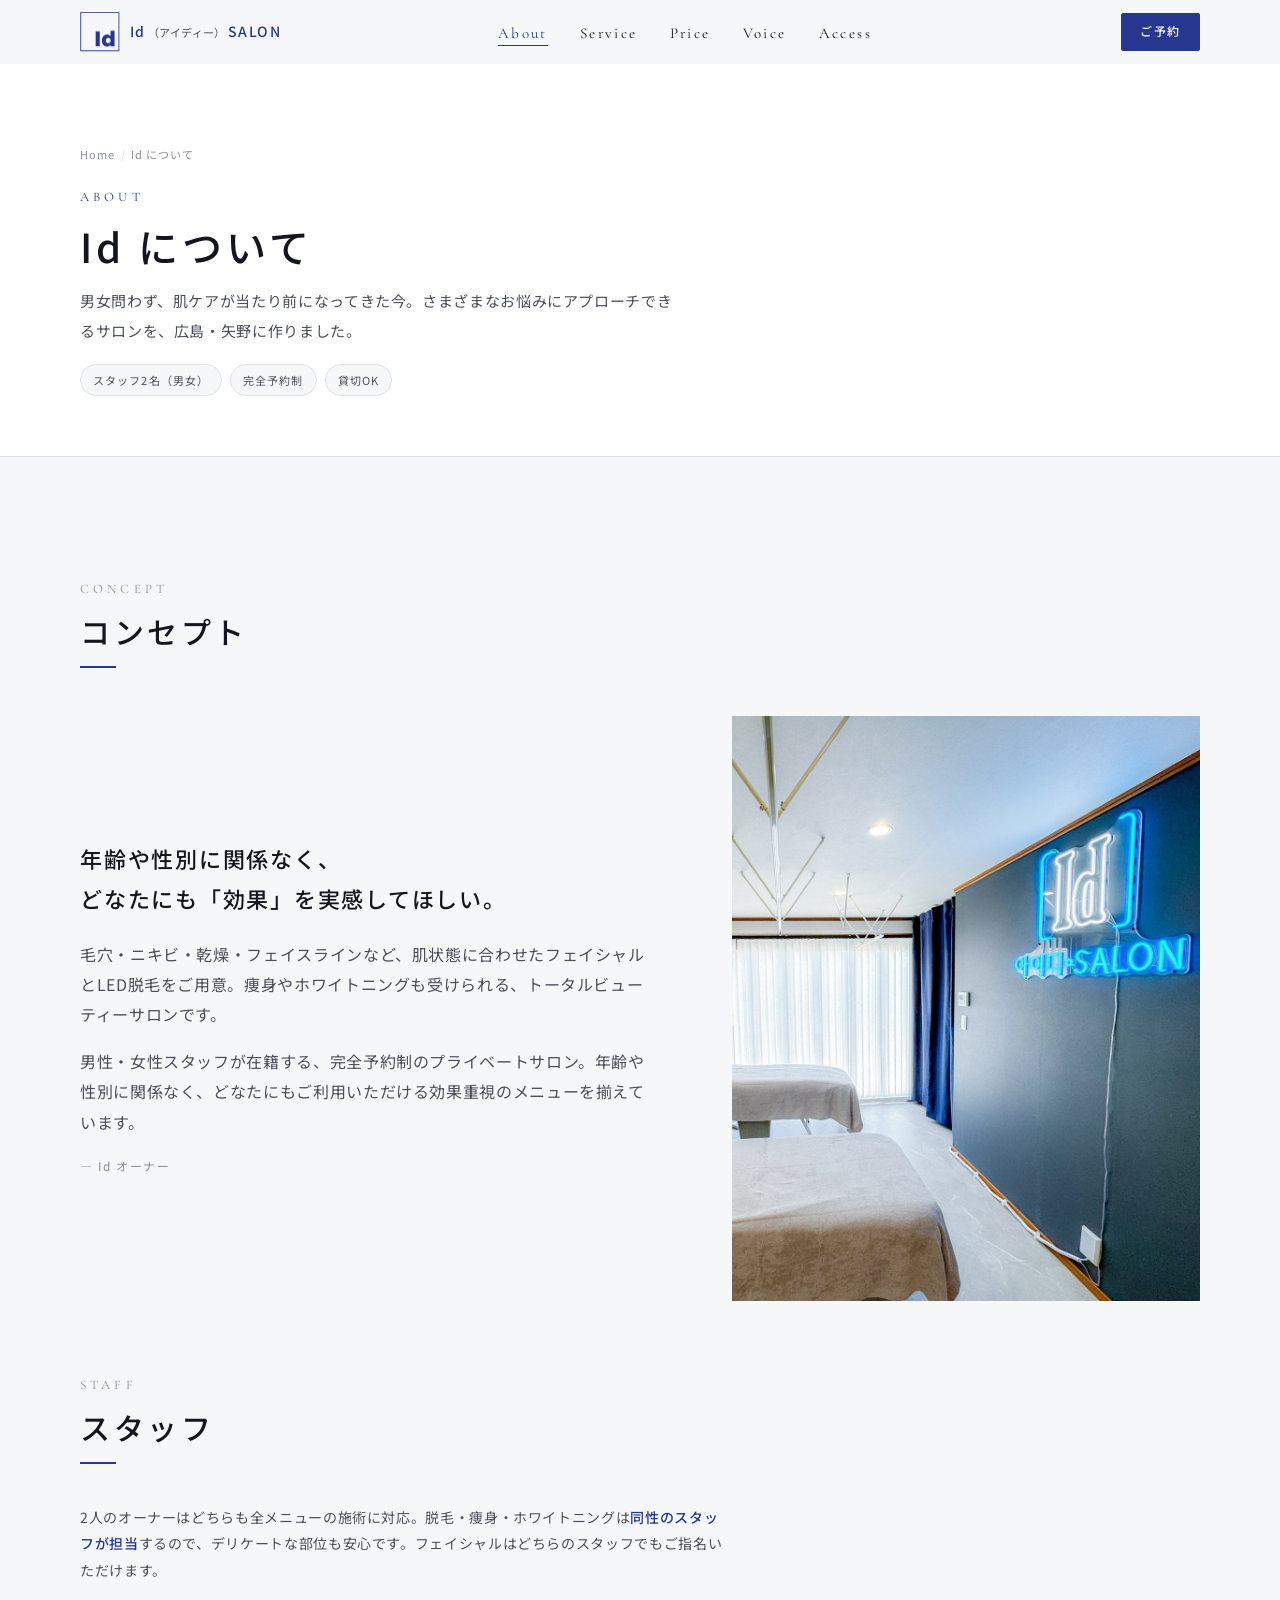
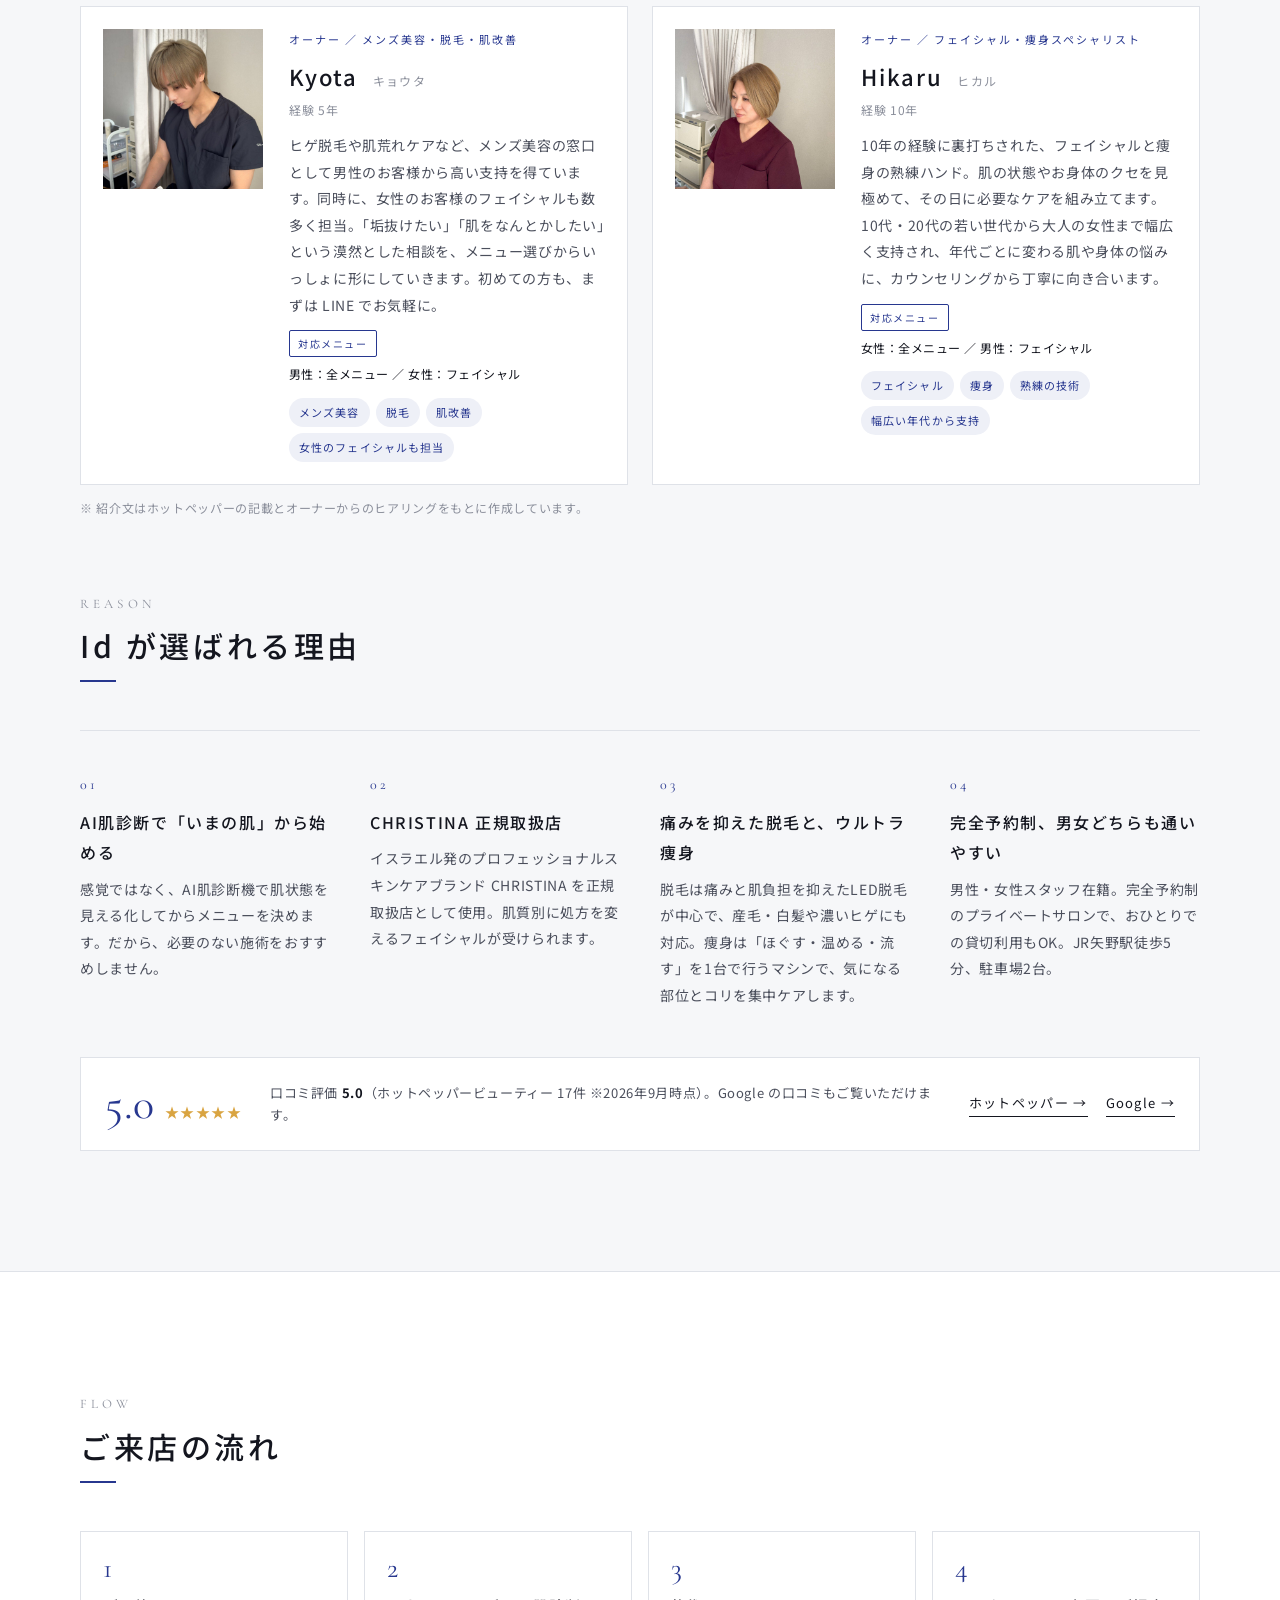
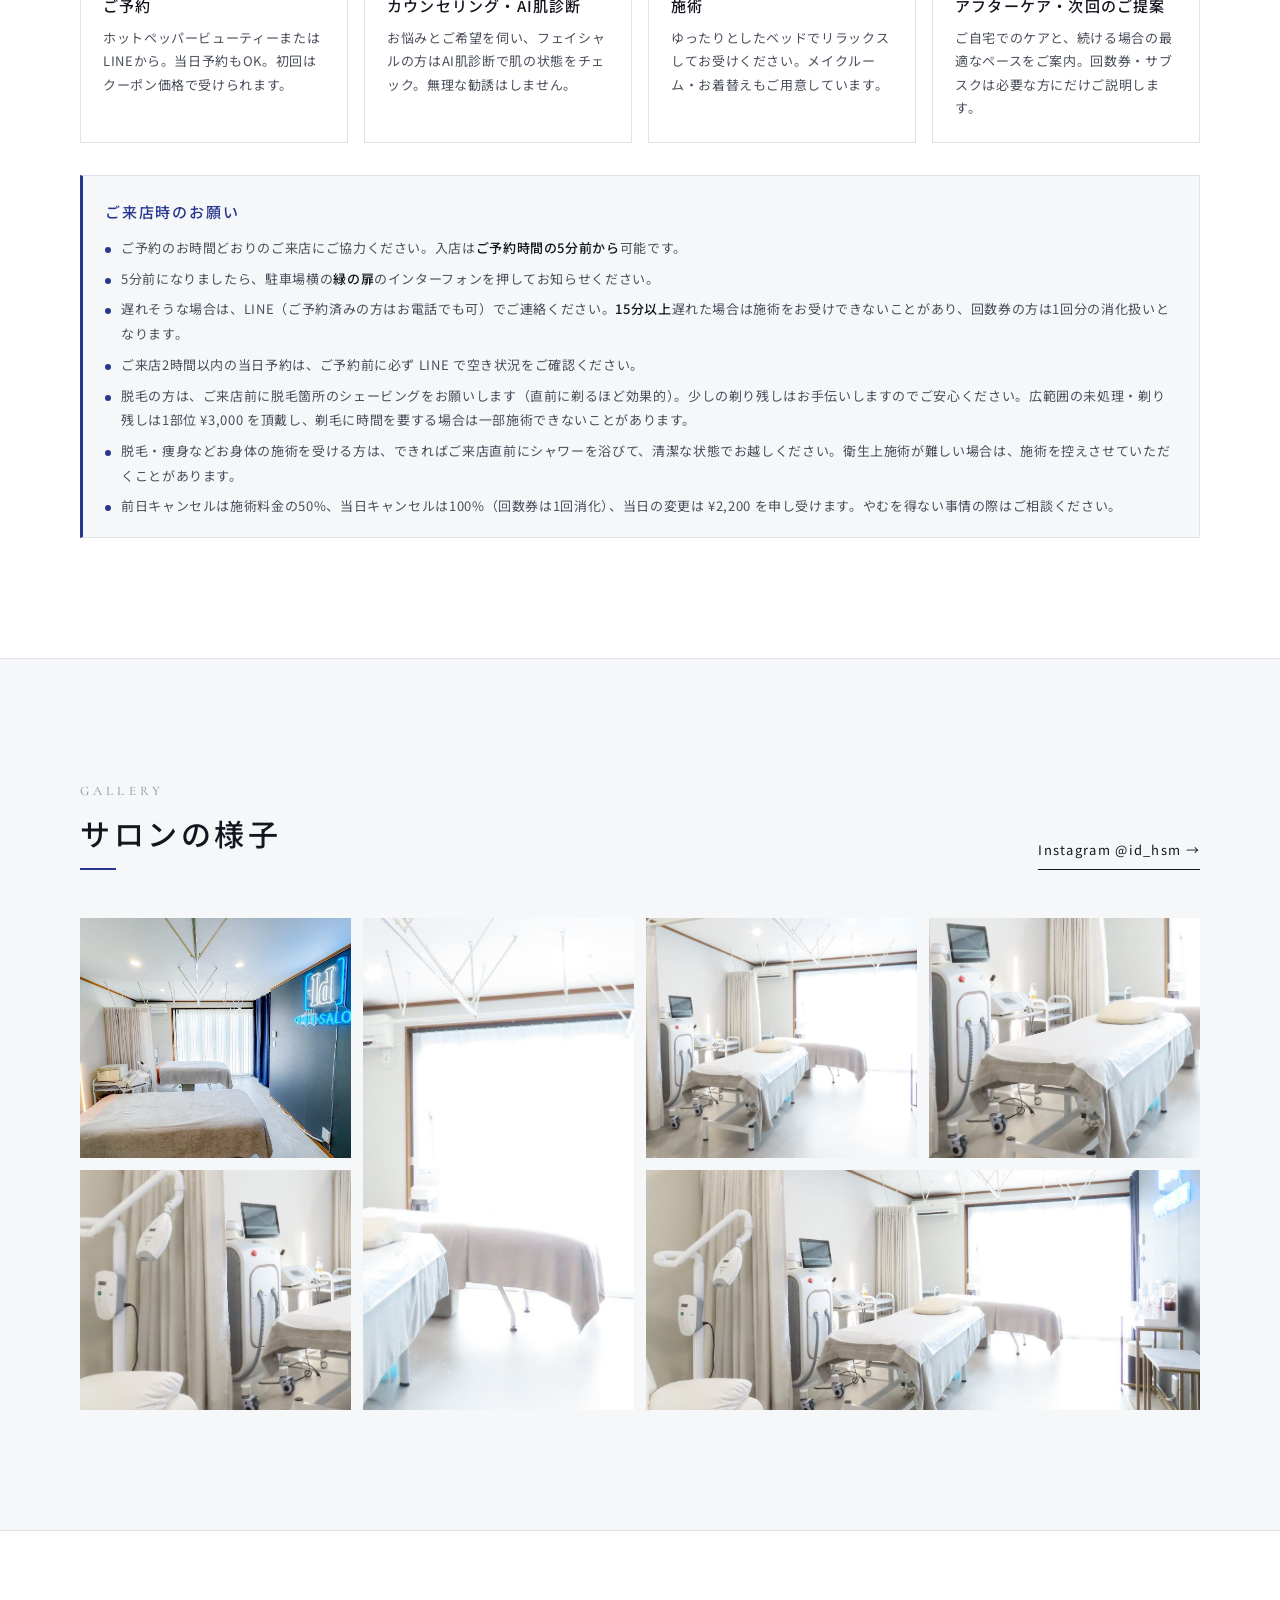
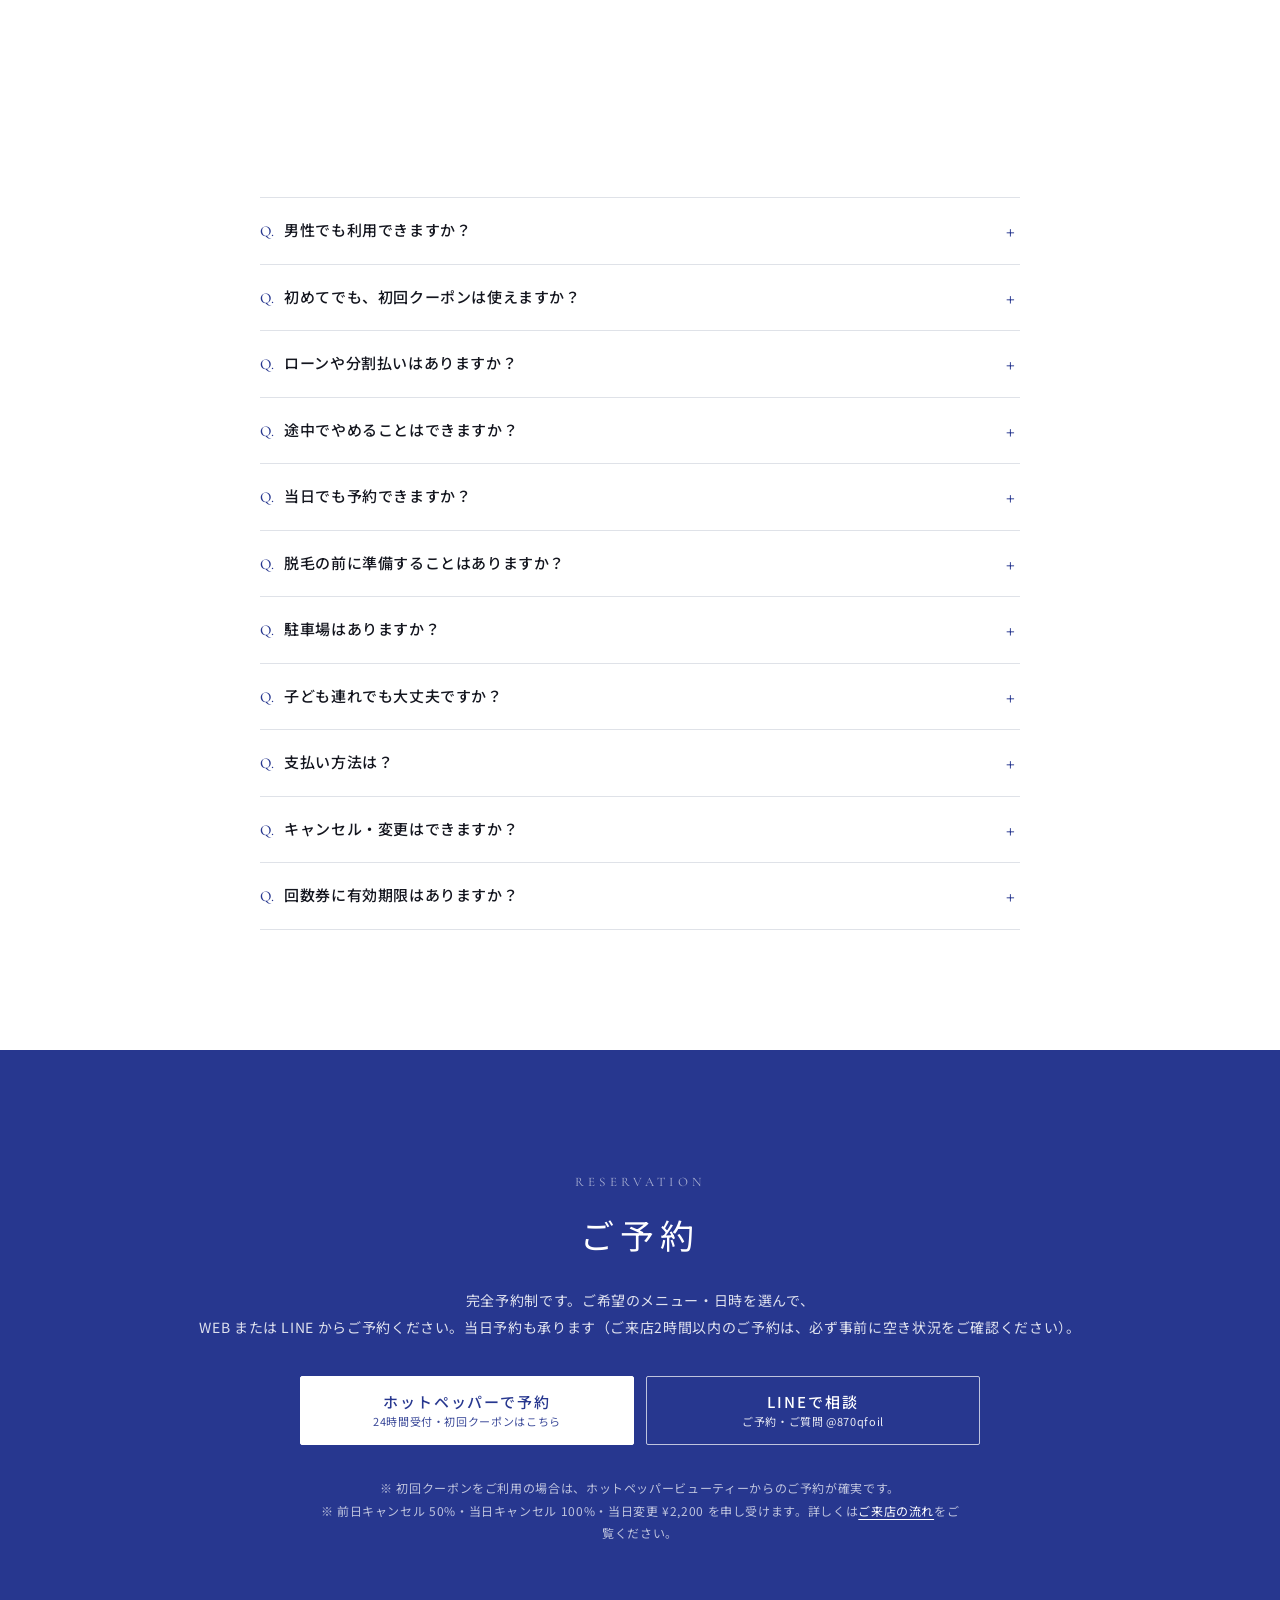
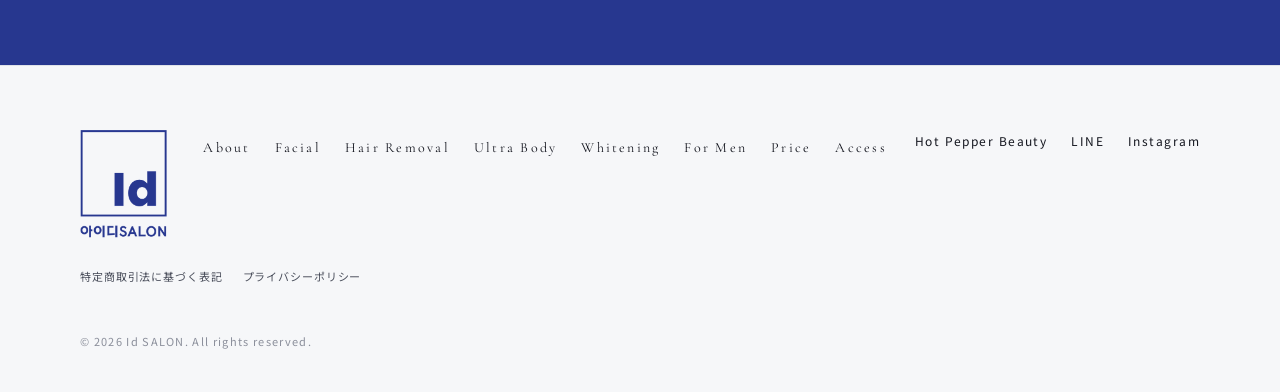
==== commit 4b7e8be6: "プレビュー更新 2026-10-31 13:20" ====
--- a/about.html
+++ b/about.html
@@ -21,7 +21,7 @@
   <link rel="preconnect" href="https://fonts.googleapis.com">
   <link rel="preconnect" href="https://fonts.gstatic.com" crossorigin>
   <link href="https://fonts.googleapis.com/css2?family=Cormorant+Garamond:ital,wght@0,400;0,500;1,400&family=Noto+Sans+JP:wght@300;400;500;700&display=swap" rel="stylesheet">
-  <link rel="stylesheet" href="css/style.css?v=72">
+  <link rel="stylesheet" href="css/style.css?v=73">
   <!-- 構造化データ（Google 向け店舗情報） -->
   <script type="application/ld+json">
   {
--- a/css/style.css
+++ b/css/style.css
@@ -2606,3 +2606,21 @@
   .hrc__pill b { font-size: 12px; }
   .hrc__op { font-size: 12px; }
 }
+
+/* 脱毛：Id の LED 脱毛の説明（図解の前） */
+.ledx { padding: 16px 14px; border-radius: 16px; background: linear-gradient(140deg, #1d2a72, #34449e); color: #fff; margin-bottom: 18px; }
+.ledx__en { font-family: var(--font-serif); font-size: 10px; letter-spacing: .28em; text-transform: uppercase; opacity: .75; }
+.ledx__title { margin-top: 4px; font-size: 17px; font-weight: 700; line-height: 1.5; letter-spacing: .04em; }
+.ledx__lead { margin-top: 6px; font-size: 12px; line-height: 1.8; color: rgba(255,255,255,.88); }
+.ledx__list { display: grid; grid-template-columns: repeat(2, minmax(0, 1fr)); gap: 6px; margin-top: 12px; }
+.ledx__m { display: flex; flex-direction: column; gap: 2px; padding: 10px; border-radius: 12px; background: rgba(255,255,255,.1); border: 1px solid rgba(255,255,255,.16); }
+.ledx__ic { color: #cfd6ff; margin-bottom: 2px; }
+.ledx__m b { font-size: 13px; letter-spacing: .02em; }
+.ledx__m span:last-child { font-size: 10.5px; line-height: 1.55; color: rgba(255,255,255,.8); }
+.ledx__note { margin-top: 8px; font-size: 10px; color: rgba(255,255,255,.65); }
+.hrc__sub { font-size: 14px; font-weight: 700; color: var(--c-ink); margin: 0 0 4px; }
+@media (min-width: 600px) {
+  .ledx { padding: 26px 28px; } .ledx__title { font-size: 22px; } .ledx__lead { font-size: 14px; }
+  .ledx__list { grid-template-columns: repeat(4, minmax(0, 1fr)); gap: 10px; } .ledx__m b { font-size: 15px; } .ledx__m span:last-child { font-size: 12px; }
+  .hrc__sub { font-size: 16px; }
+}
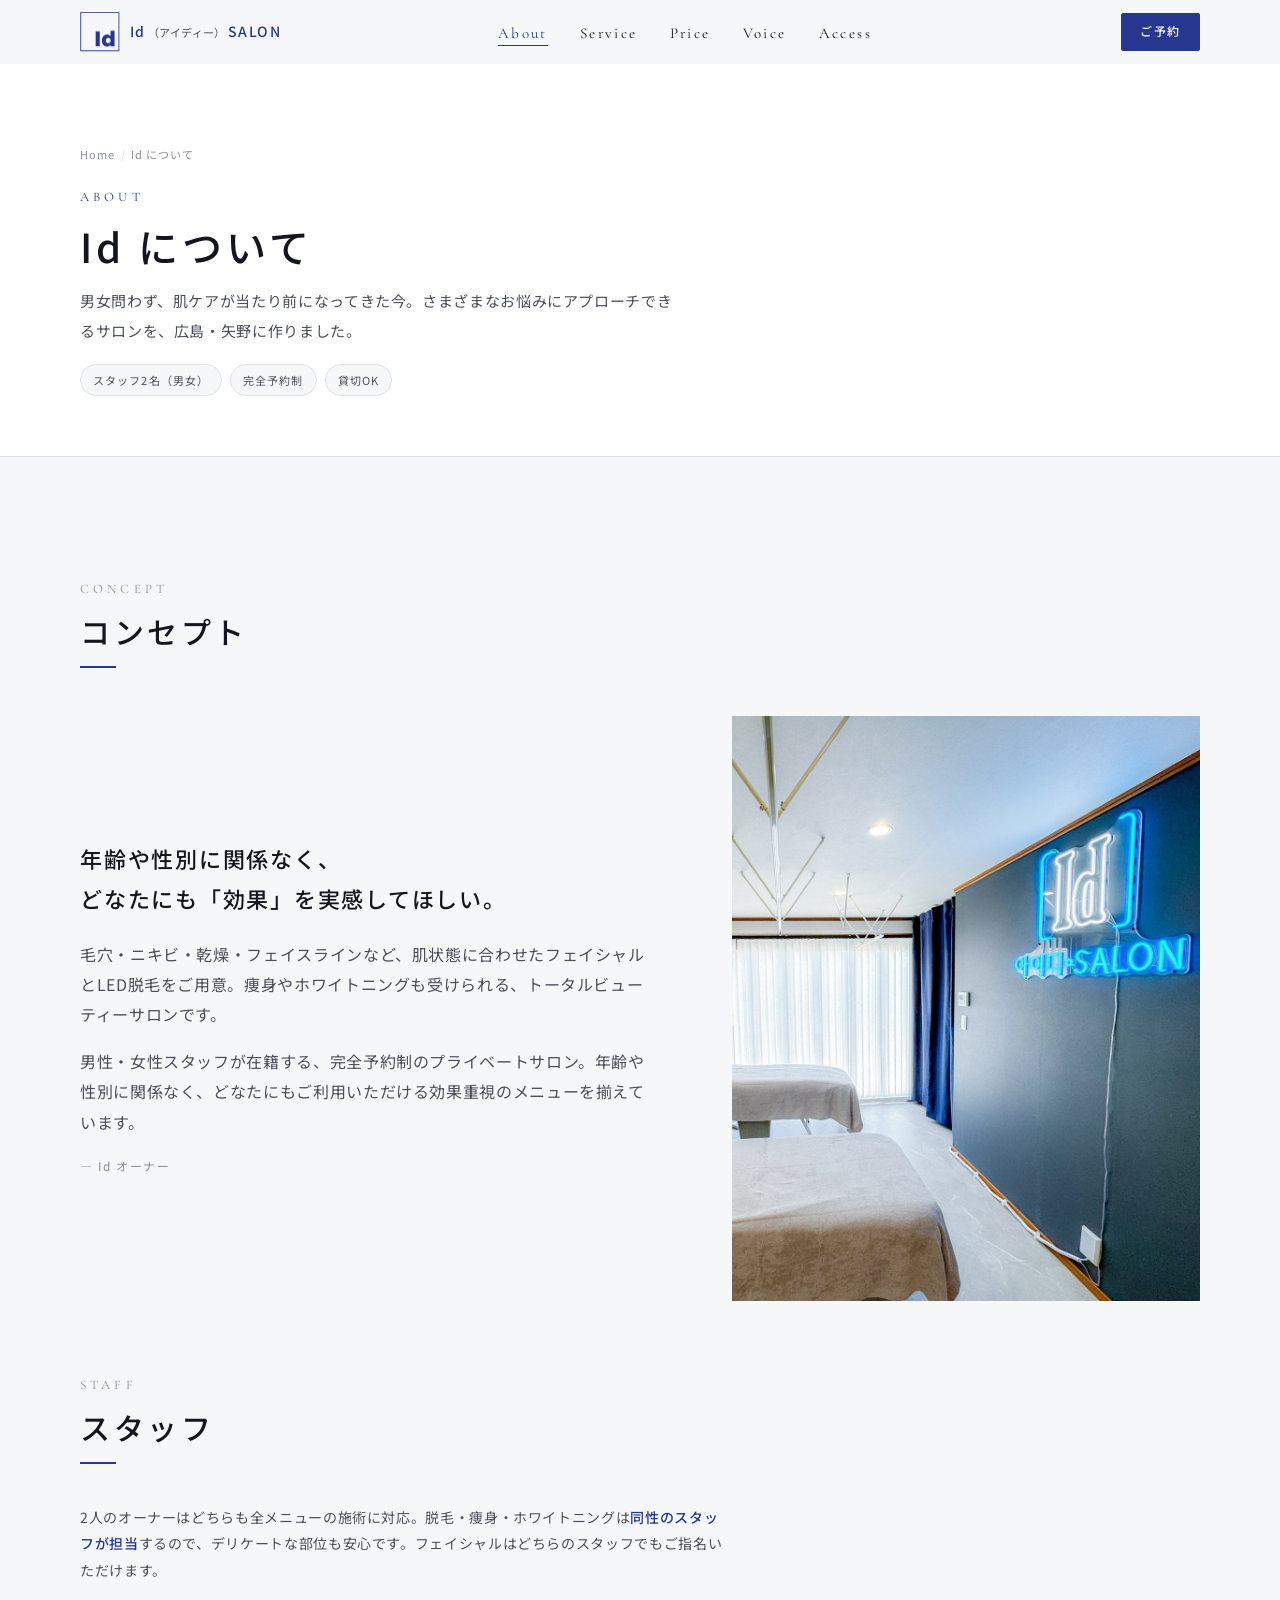
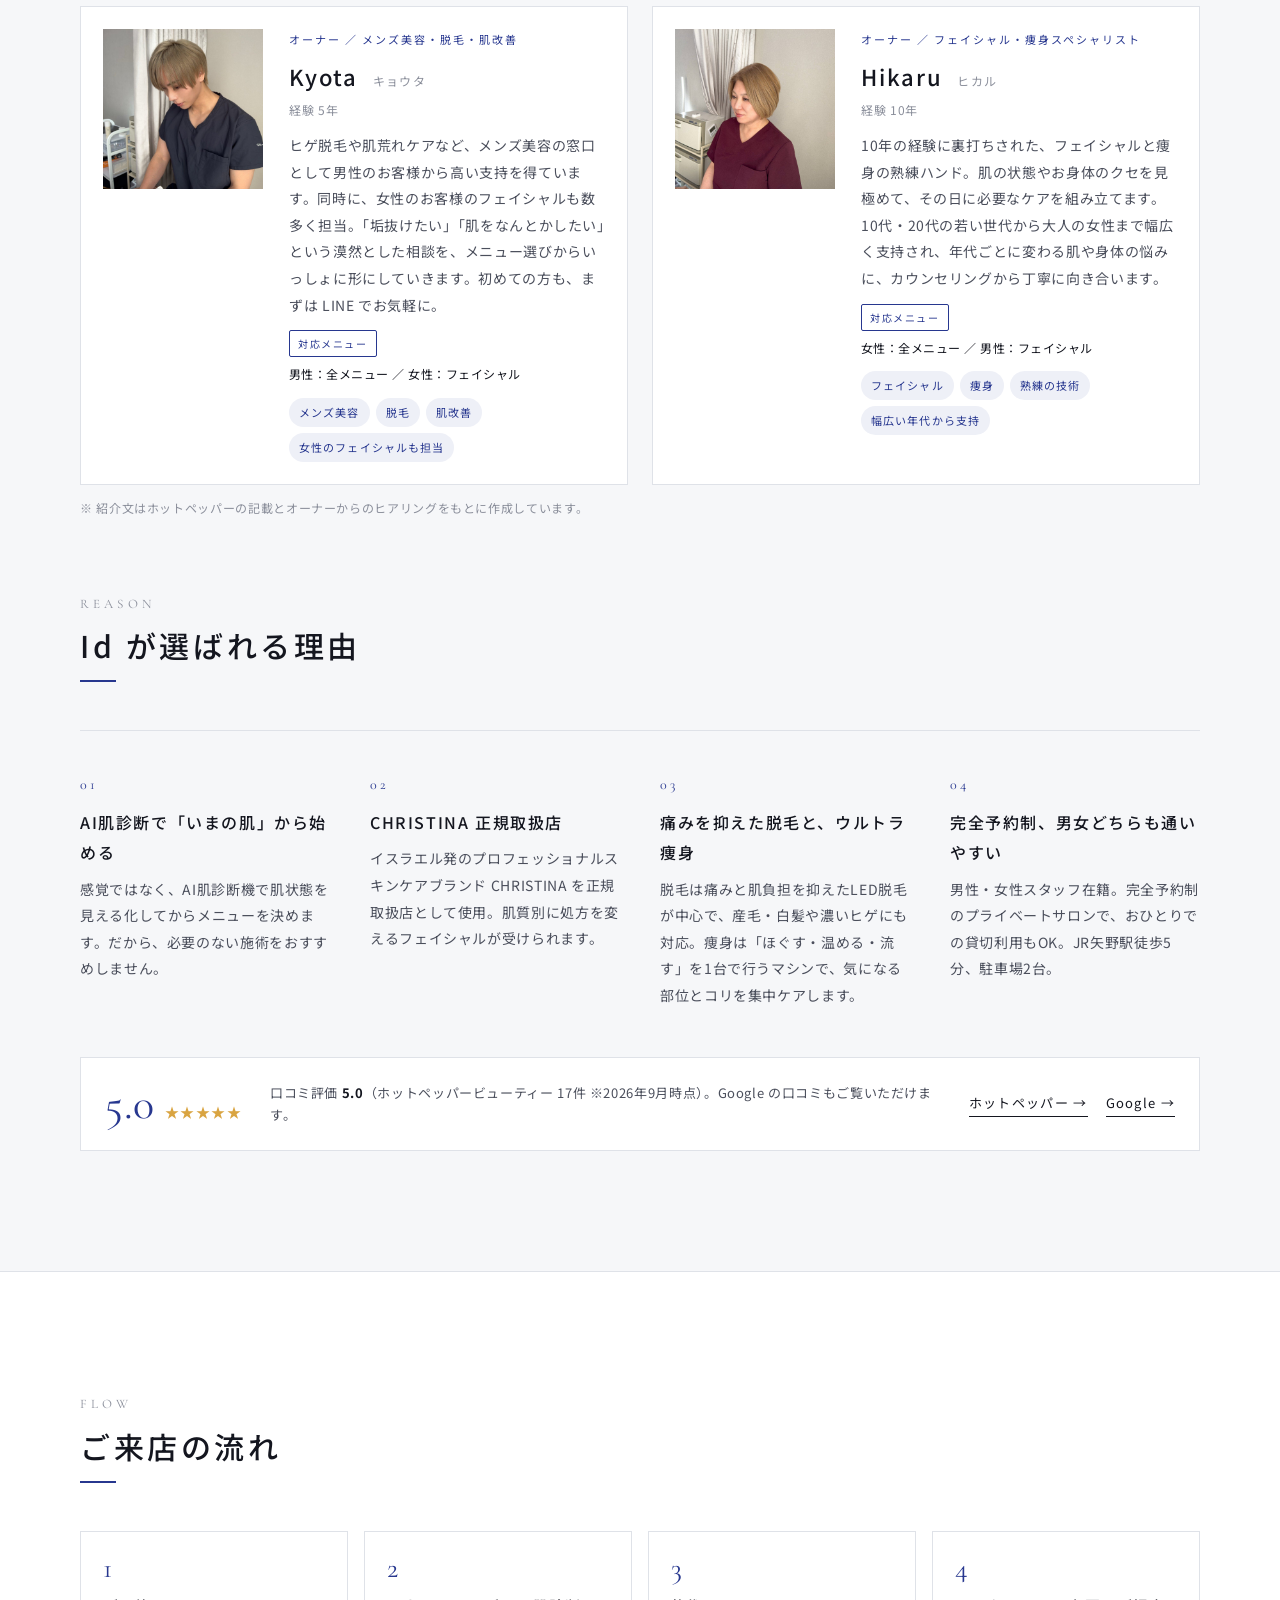
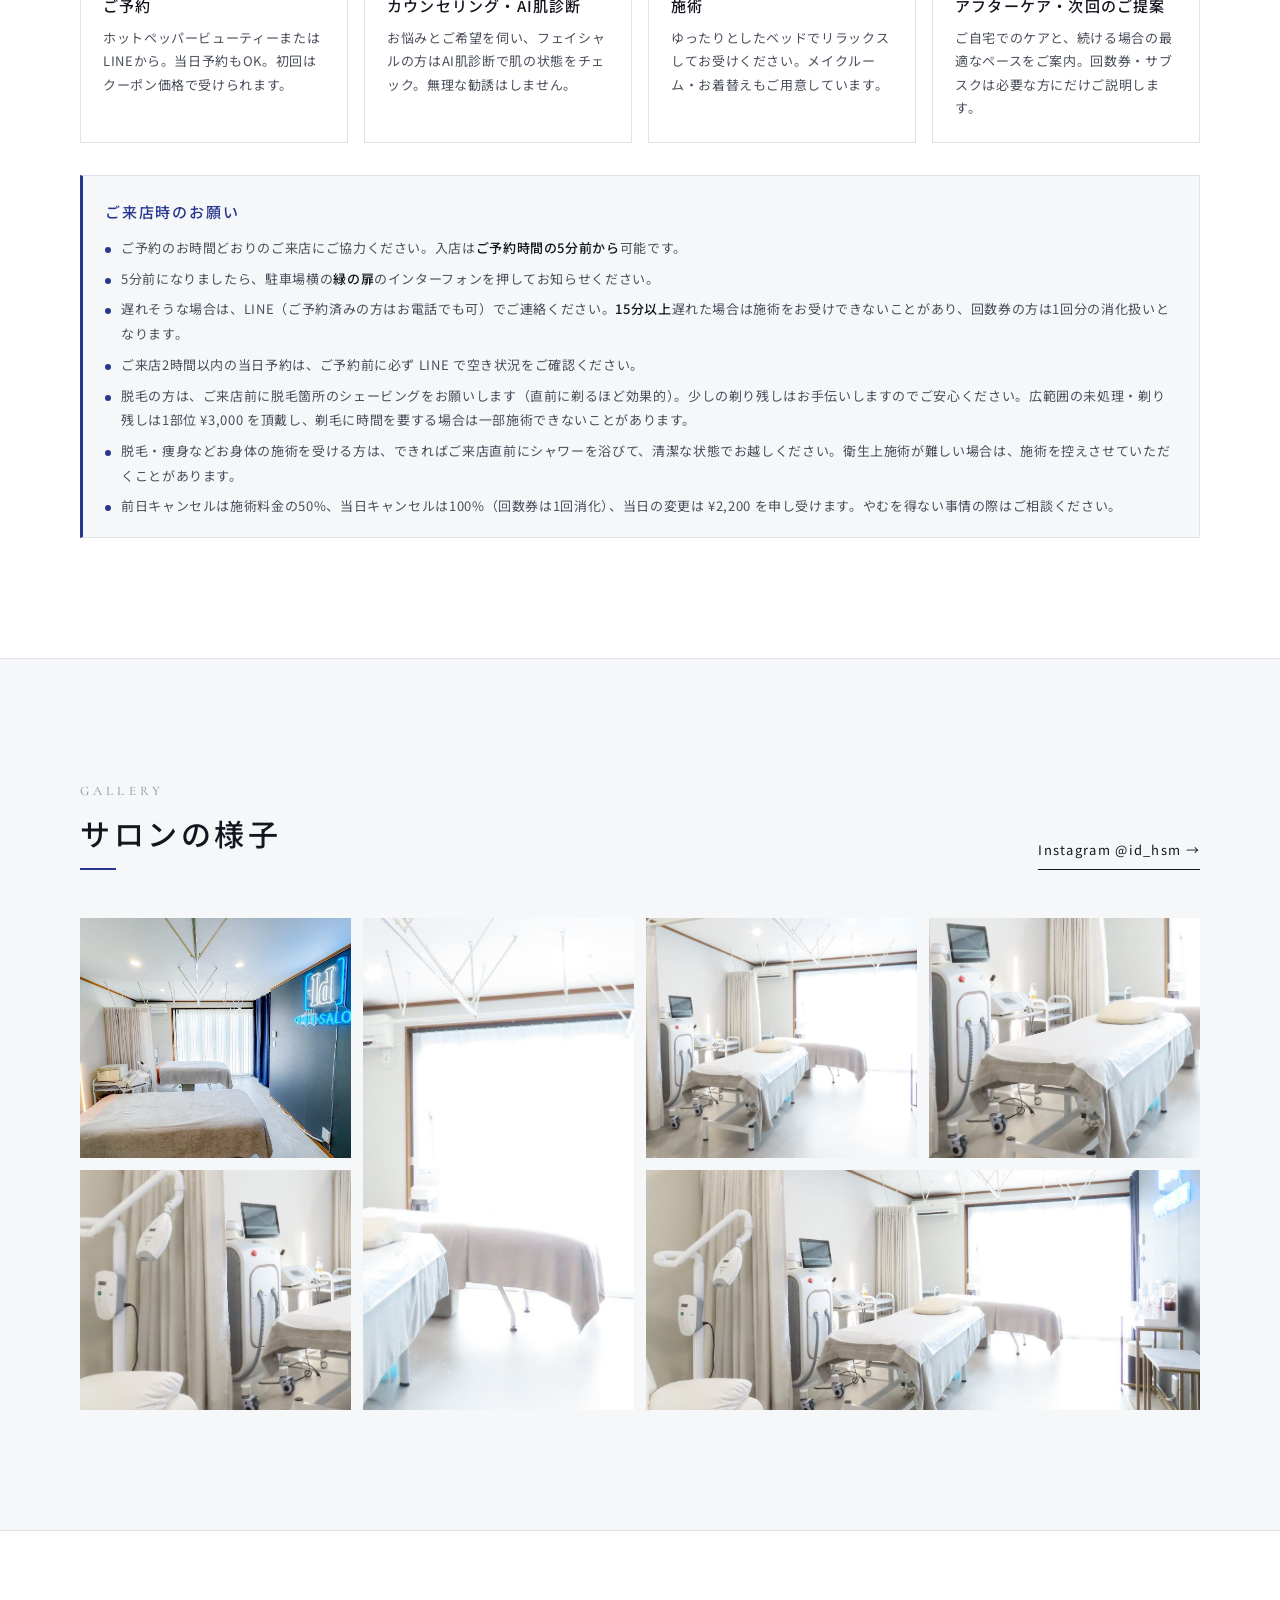
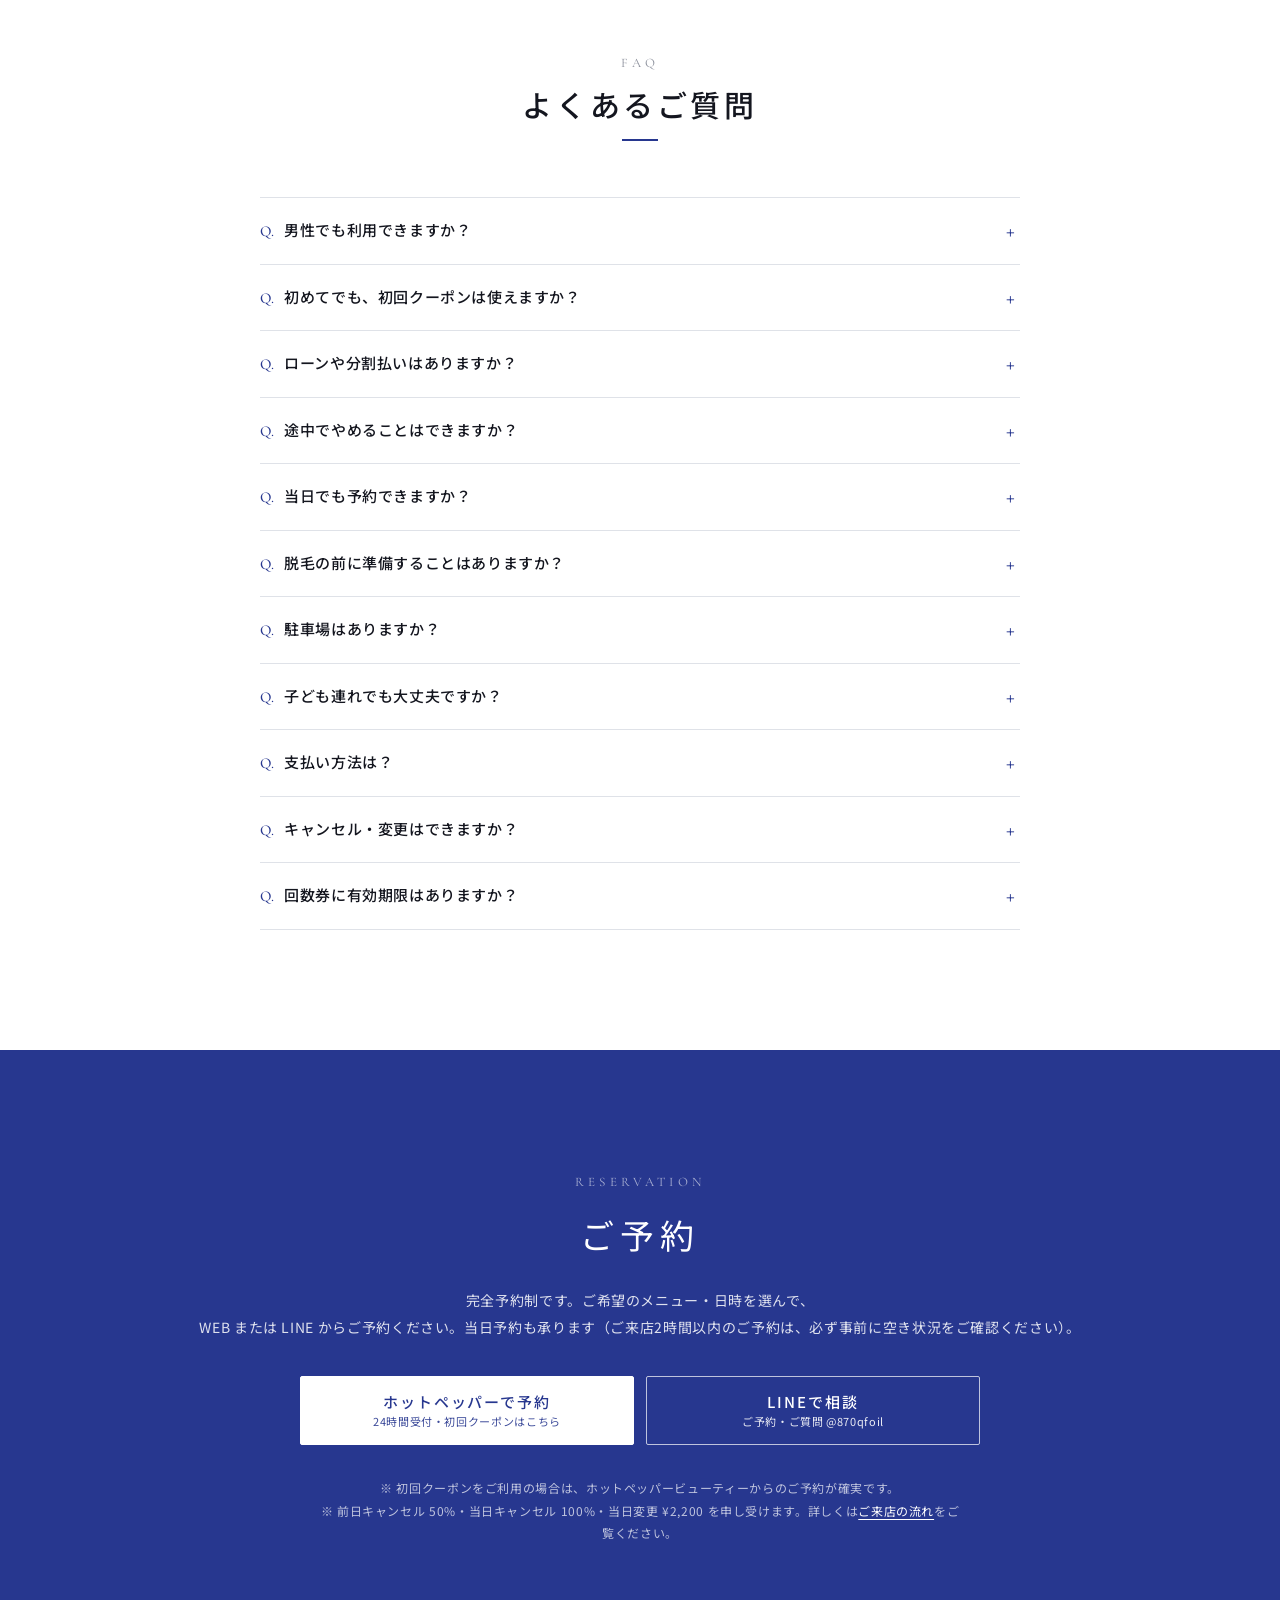
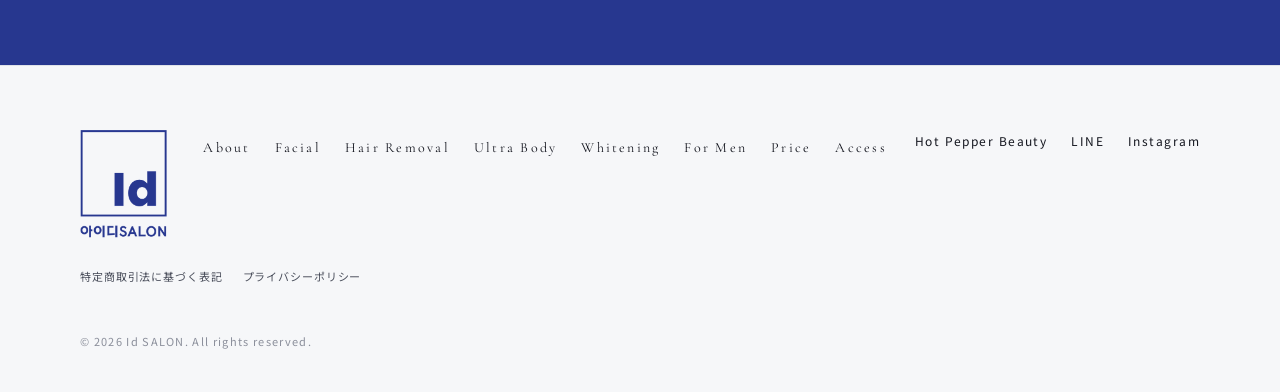
==== commit a4d5fecd: "プレビュー更新 2026-10-31 13:43" ====
--- a/about.html
+++ b/about.html
@@ -21,7 +21,7 @@
   <link rel="preconnect" href="https://fonts.googleapis.com">
   <link rel="preconnect" href="https://fonts.gstatic.com" crossorigin>
   <link href="https://fonts.googleapis.com/css2?family=Cormorant+Garamond:ital,wght@0,400;0,500;1,400&family=Noto+Sans+JP:wght@300;400;500;700&display=swap" rel="stylesheet">
-  <link rel="stylesheet" href="css/style.css?v=73">
+  <link rel="stylesheet" href="css/style.css?v=77">
   <!-- 構造化データ（Google 向け店舗情報） -->
   <script type="application/ld+json">
   {
--- a/css/style.css
+++ b/css/style.css
@@ -2624,3 +2624,77 @@
   .ledx__list { grid-template-columns: repeat(4, minmax(0, 1fr)); gap: 10px; } .ledx__m b { font-size: 15px; } .ledx__m span:last-child { font-size: 12px; }
   .hrc__sub { font-size: 16px; }
 }
+
+/* 脱毛：毛周期と脱毛の関係 */
+.hcy { background: var(--c-surface); border-top: 1px solid var(--c-line); }
+.hcy__lead { font-size: 12px; line-height: 1.8; color: var(--c-ink-2); margin: -6px 0 12px; }
+.hcy__cycle { display: grid; grid-template-columns: repeat(2, minmax(0, 1fr)); gap: 8px; counter-reset: hcy; }
+.hcy__i { position: relative; display: grid; grid-template-columns: 64px minmax(0, 1fr); grid-template-areas: "img tag" "img best" "img d"; column-gap: 8px; align-items: start; padding: 8px; border-radius: 12px; background: #fff; border: 1px solid var(--c-line); }
+.hcy__i img { grid-area: img; width: 64px; height: 64px; }
+.hcy__tag { grid-area: tag; justify-self: start; padding: 2px 8px; border-radius: 999px; background: #4b5a8f; color: #fff; font-size: 10.5px; font-weight: 700; letter-spacing: .04em; }
+.hcy__i.is-best .hcy__tag { background: var(--c-brand); }
+.hcy__best { grid-area: best; font-size: 10px; color: var(--c-brand); margin-top: 2px; }
+.hcy__d { grid-area: d; font-size: 10px; line-height: 1.5; color: var(--c-ink-2); margin-top: 2px; }
+.hcy__i.is-best { border-color: rgba(39,55,143,.35); }
+.hcy__int { margin-top: 12px; padding: 12px 14px; border-radius: 14px; background: #eef1fa; }
+.hcy__int-h { font-size: 11px; font-weight: 700; color: var(--c-ink-2); }
+.hcy__int-n { font-family: var(--font-serif); font-size: 20px; color: var(--c-brand); letter-spacing: .04em; }
+.hcy__int-n b { font-size: 30px; font-weight: 500; margin: 0 2px; }
+.hcy__int-t { font-size: 11px; line-height: 1.75; color: var(--c-ink-2); margin-top: 2px; }
+.hcy__sub { margin-top: 14px; font-size: 14px; font-weight: 700; color: var(--c-ink); }
+.hcy__sub-t { font-size: 11px; line-height: 1.7; color: var(--c-ink-2); margin: 2px 0 8px; }
+.hcy__prog { display: grid; grid-template-columns: repeat(4, minmax(0, 1fr)); gap: 6px; }
+.hcy__p { display: flex; flex-direction: column; gap: 2px; text-align: center; }
+.hcy__p img { width: 100%; height: auto; border-radius: 8px; }
+.hcy__p b { font-size: 10.5px; color: var(--c-ink); margin-top: 2px; }
+.hcy__p span { font-size: 8.5px; line-height: 1.4; color: var(--c-ink-3); }
+@media (min-width: 600px) {
+  .hcy__lead { font-size: 14px; }
+  .hcy__cycle { grid-template-columns: repeat(4, minmax(0, 1fr)); gap: 12px; }
+  .hcy__i { grid-template-columns: 1fr; grid-template-areas: "img" "tag" "best" "d"; justify-items: center; text-align: center; padding: 14px; }
+  .hcy__i img { width: 110px; height: 110px; margin-bottom: 6px; }
+  .hcy__tag { justify-self: center; font-size: 12px; } .hcy__best, .hcy__d { font-size: 12px; }
+  .hcy__int { padding: 18px 22px; } .hcy__int-n { font-size: 26px; } .hcy__int-n b { font-size: 40px; } .hcy__int-t { font-size: 13px; }
+  .hcy__sub { font-size: 16px; } .hcy__sub-t { font-size: 13px; }
+  .hcy__prog { gap: 12px; } .hcy__p b { font-size: 13px; } .hcy__p span { font-size: 11px; }
+}
+
+/* 毛の図（毛周期と同じタッチ）＋熱の光・矢印・ラベル */
+.folv { position: relative; width: 100%; max-width: 150px; margin-inline: auto; aspect-ratio: 1; }
+.folv img { width: 100%; height: 100%; display: block; }
+.folv__heat { position: absolute; width: 34%; aspect-ratio: 1; border-radius: 50%; transform: translate(-50%, -50%); pointer-events: none; mix-blend-mode: multiply; }
+.folv__heat--papilla { left: 43%; top: 80%; background: radial-gradient(circle, rgba(255,70,40,.85) 0, rgba(255,90,50,.35) 45%, rgba(255,120,60,0) 70%); }
+.folv__heat--bulge { left: 67%; top: 55%; background: radial-gradient(circle, rgba(255,170,40,.9) 0, rgba(255,190,70,.35) 45%, rgba(255,200,90,0) 70%); }
+.folv__arr { position: absolute; inset: 0; width: 100%; height: 100%; }
+.folv__lab { position: absolute; padding: 1px 6px; border-radius: 6px; background: #fff; font-size: 9px; font-weight: 700; white-space: nowrap; box-shadow: 0 1px 4px rgba(0,0,0,.1); }
+.folv__lab--bulge { left: 74%; top: 36%; color: #c9762e; border: 1px solid #f0b27a; }
+.folv__lab--papilla { left: 52%; top: 86%; color: #c0392b; border: 1px solid #e8968c; }
+.hrc__anat .folv { max-width: 170px; }
+@media (min-width: 600px) { .folv__lab { font-size: 11px; } .hrc__anat .folv { max-width: 220px; } }
+
+/* 比較カード：3枚とも行の高さをそろえる（説明文の下にメーターを下揃え） */
+.hrc__grid { align-items: stretch; }
+.hrc__card { display: flex; flex-direction: column; }
+.hrc__txt { flex: 1 1 auto; display: flex; align-items: center; justify-content: center; }
+.hrc__rate { margin-top: auto; }
+.hrc__name { min-height: 2.6em; }
+
+/* 毛周期：2×2 を時計回りに、真ん中に回る矢印 */
+.hcy__cycle { position: relative; }
+.hcy__cycle > .hcy__i:nth-of-type(1) { order: 1; } .hcy__cycle > .hcy__i:nth-of-type(2) { order: 2; }
+.hcy__cycle > .hcy__i:nth-of-type(3) { order: 4; } .hcy__cycle > .hcy__i:nth-of-type(4) { order: 3; }
+.hcy__center { position: absolute; left: 50%; top: 50%; z-index: 2; width: 74px; height: 74px; transform: translate(-50%, -50%); display: grid; place-items: center; filter: drop-shadow(0 3px 8px rgba(39,55,143,.18)); }
+.hcy__center svg { position: absolute; inset: 0; width: 100%; height: 100%; animation: hcySpin 14s linear infinite; }
+.hcy__center span { position: relative; display: flex; flex-direction: column; align-items: center; font-size: 11px; font-weight: 700; color: var(--c-brand); line-height: 1.2; }
+.hcy__center small { font-size: 8px; font-weight: 400; color: var(--c-ink-3); }
+@keyframes hcySpin { to { transform: rotate(360deg); } }
+@media (prefers-reduced-motion: reduce) { .hcy__center svg { animation: none; } }
+.hcy__i { padding-bottom: 12px; }
+@media (min-width: 600px) {
+  .hcy__cycle { grid-template-columns: repeat(2, minmax(0, 1fr)) !important; max-width: 720px; margin-inline: auto; gap: 14px; }
+  .hcy__center { width: 104px; height: 104px; } .hcy__center span { font-size: 15px; } .hcy__center small { font-size: 10px; }
+}
+/* 真ん中の矢印も li なので、番号をずらして時計回り（左上→右上→右下→左下）に */
+.hcy__cycle > .hcy__i:nth-of-type(2) { order: 1; } .hcy__cycle > .hcy__i:nth-of-type(3) { order: 2; }
+.hcy__cycle > .hcy__i:nth-of-type(4) { order: 4; } .hcy__cycle > .hcy__i:nth-of-type(5) { order: 3; }
+@media (max-width: 599px) { .hcy__cycle { gap: 18px 18px; } .hcy__center { width: 58px; height: 58px; } .hcy__center span { font-size: 9.5px; } .hcy__center small { font-size: 7px; } }
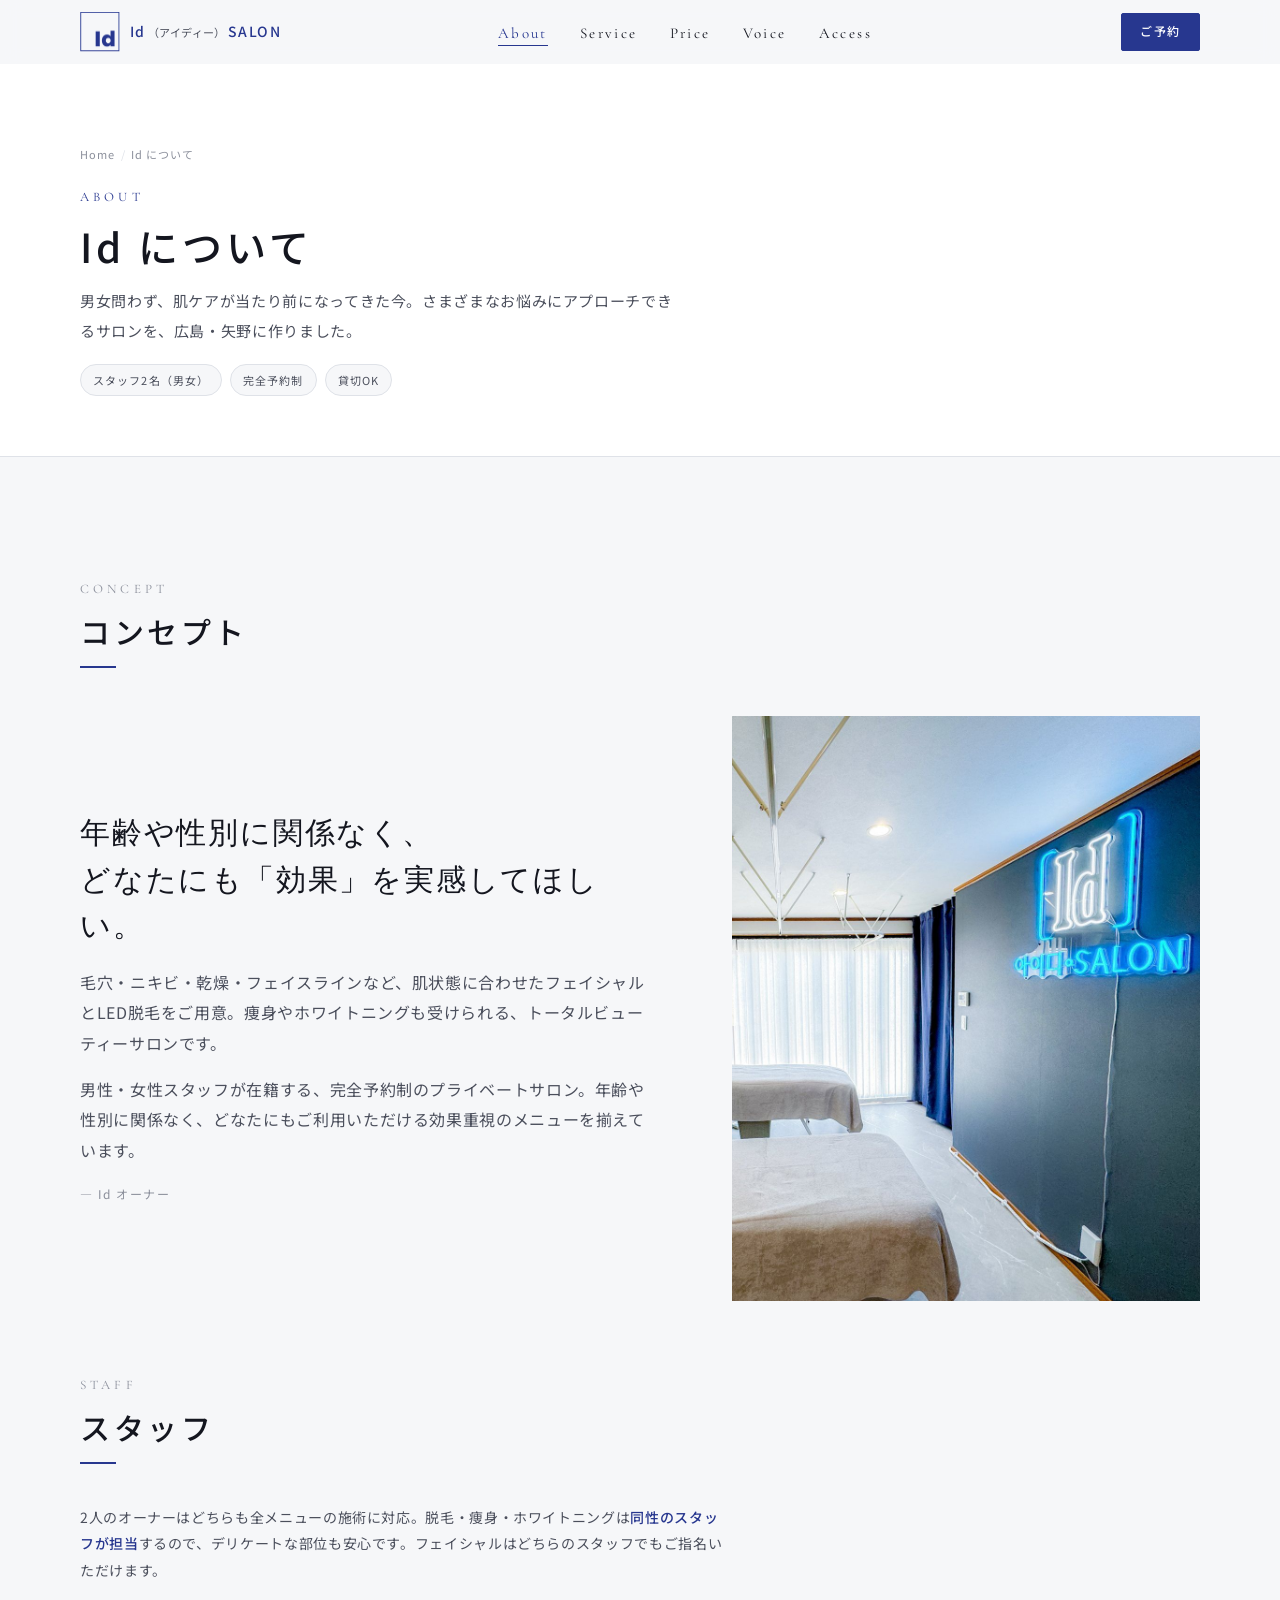
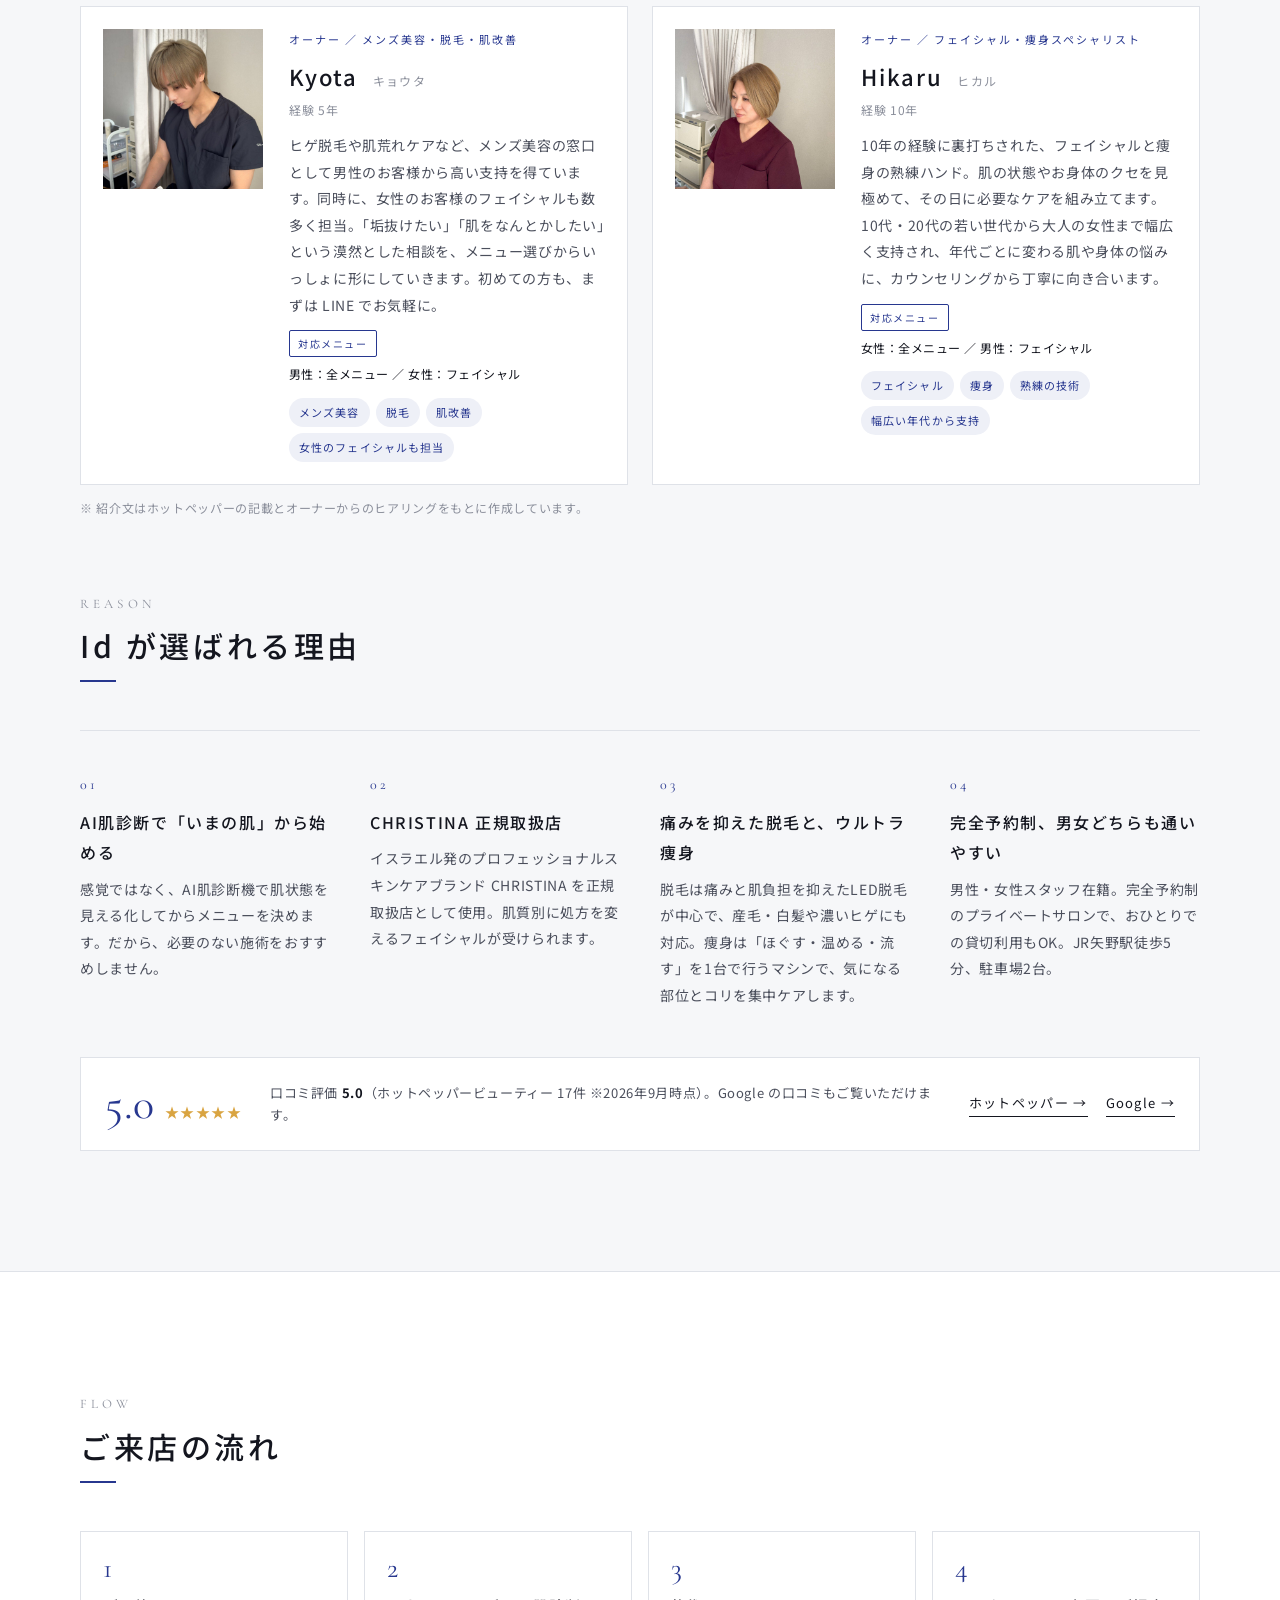
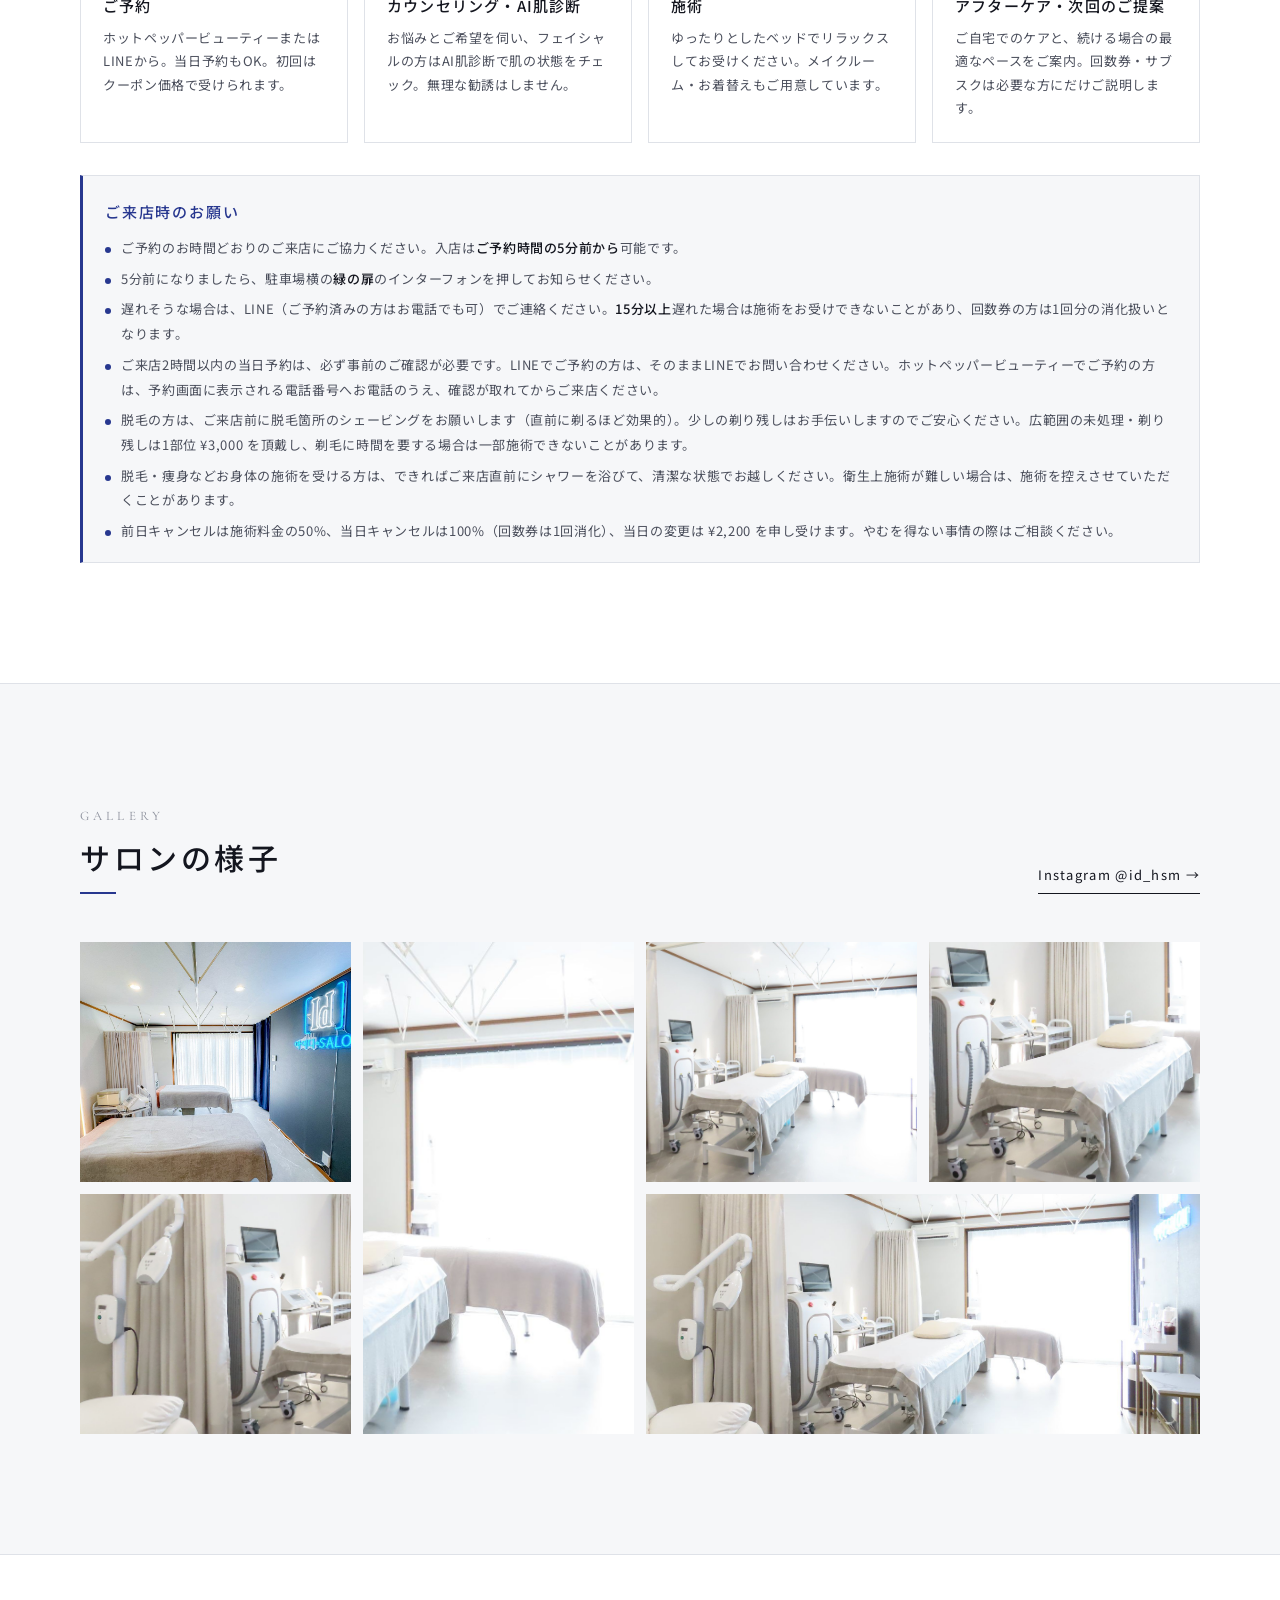
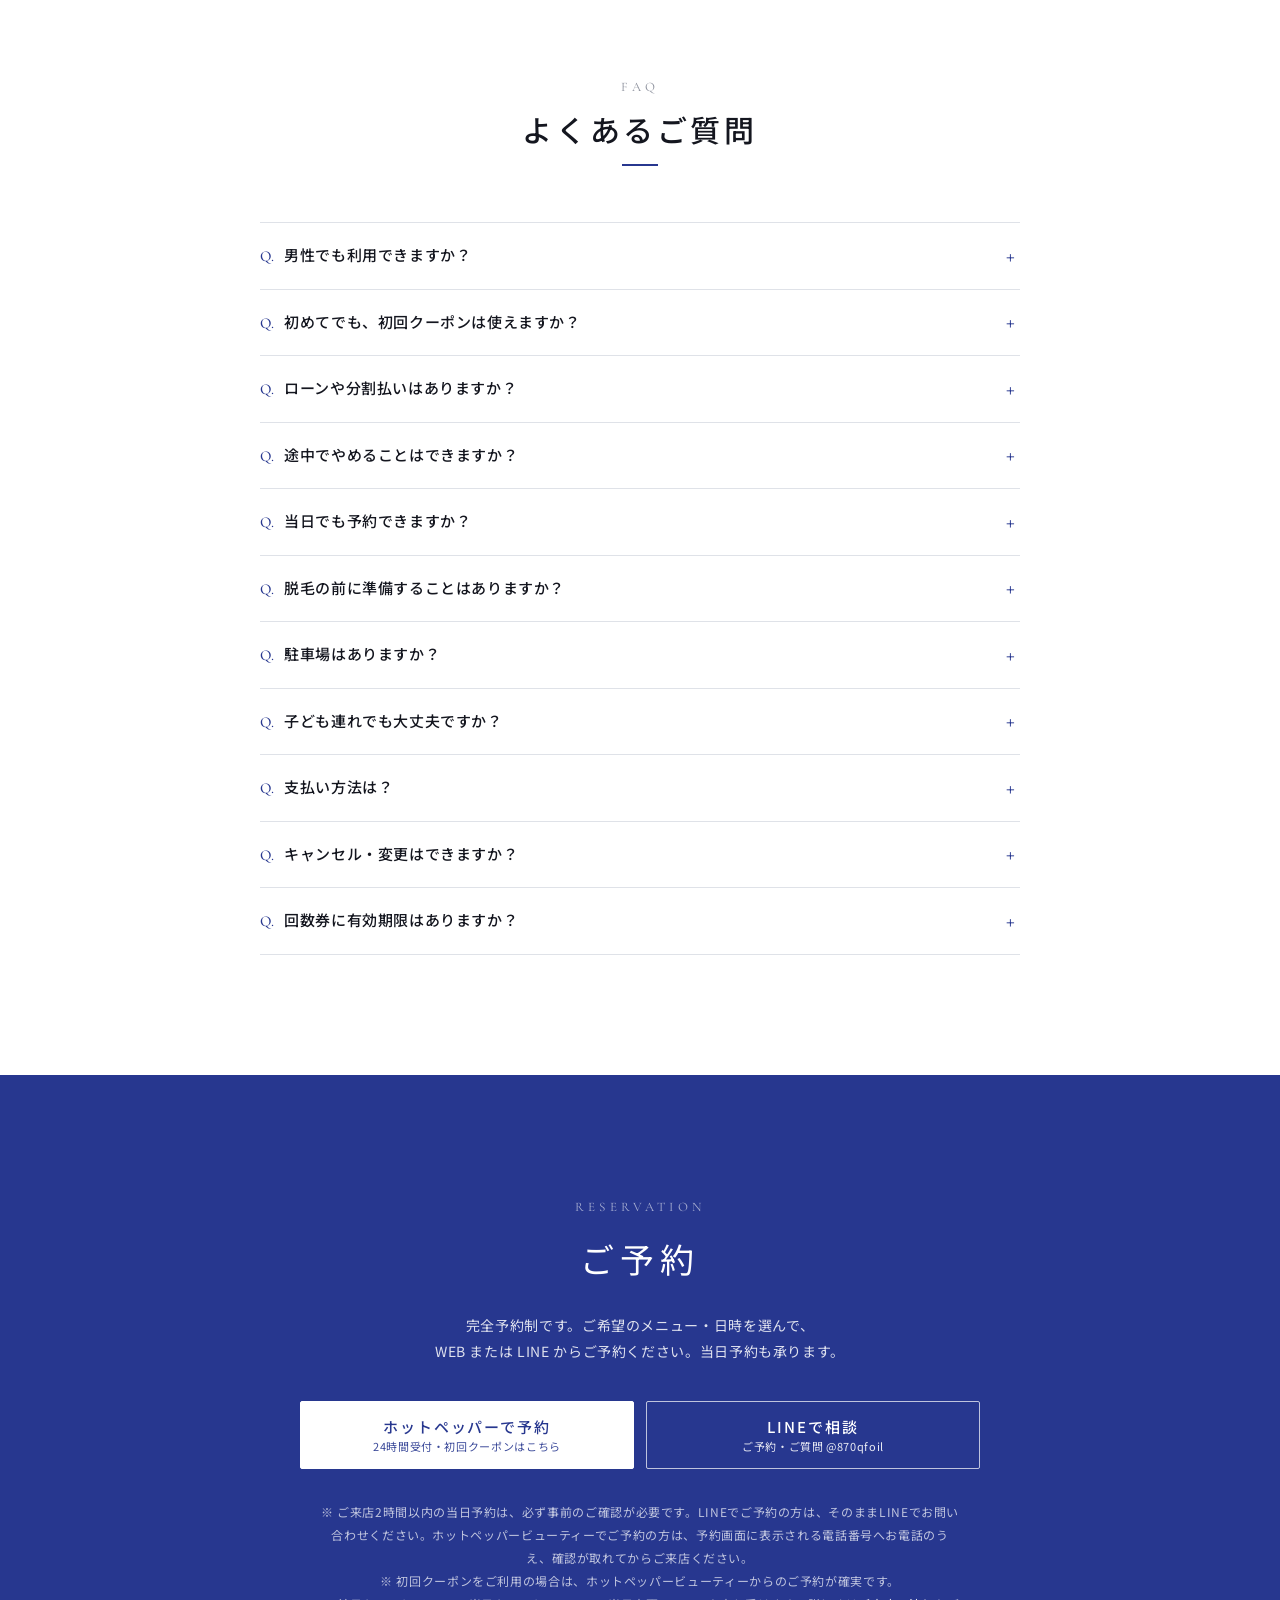
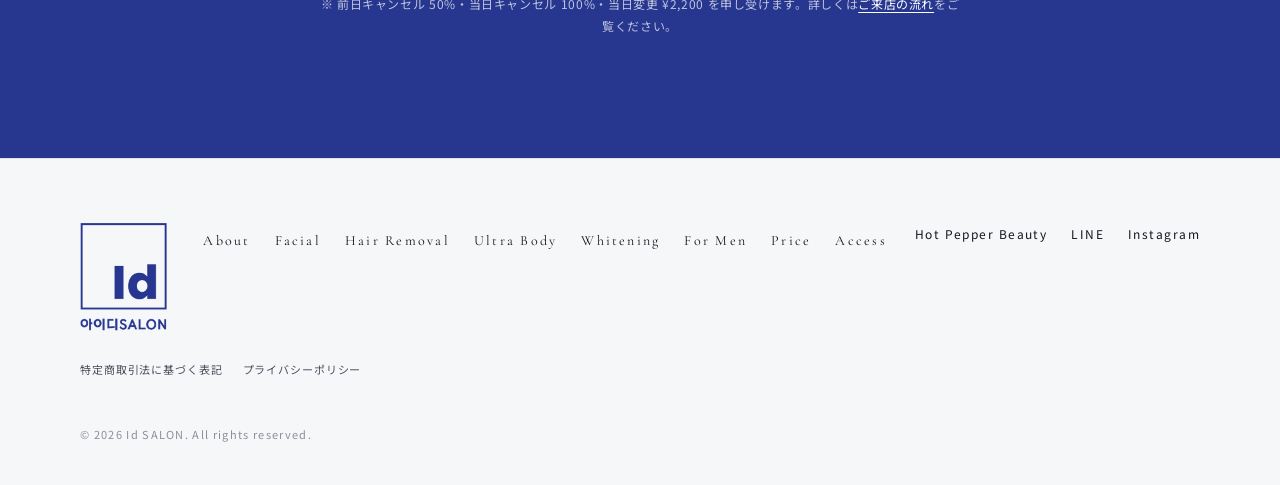
==== commit 6f11c4a0: "プレビュー更新 2026-10-31 16:38" ====
--- a/about.html
+++ b/about.html
@@ -21,7 +21,7 @@
   <link rel="preconnect" href="https://fonts.googleapis.com">
   <link rel="preconnect" href="https://fonts.gstatic.com" crossorigin>
   <link href="https://fonts.googleapis.com/css2?family=Cormorant+Garamond:ital,wght@0,400;0,500;1,400&family=Noto+Sans+JP:wght@300;400;500;700&display=swap" rel="stylesheet">
-  <link rel="stylesheet" href="css/style.css?v=77">
+  <link rel="stylesheet" href="css/style.css?v=79">
   <!-- 構造化データ（Google 向け店舗情報） -->
   <script type="application/ld+json">
   {
@@ -159,7 +159,7 @@
             <li>ご予約のお時間どおりのご来店にご協力ください。入店は<strong>ご予約時間の5分前から</strong>可能です。</li>
             <li>5分前になりましたら、駐車場横の<strong>緑の扉</strong>のインターフォンを押してお知らせください。</li>
             <li>遅れそうな場合は、LINE（ご予約済みの方はお電話でも可）でご連絡ください。<strong>15分以上</strong>遅れた場合は施術をお受けできないことがあり、回数券の方は1回分の消化扱いとなります。</li>
-            <li>ご来店2時間以内の当日予約は、ご予約前に必ず LINE で空き状況をご確認ください。</li>
+            <li>ご来店2時間以内の当日予約は、必ず事前のご確認が必要です。LINEでご予約の方は、そのままLINEでお問い合わせください。ホットペッパービューティーでご予約の方は、予約画面に表示される電話番号へお電話のうえ、確認が取れてからご来店ください。</li>
             <li>脱毛の方は、ご来店前に脱毛箇所のシェービングをお願いします（直前に剃るほど効果的）。少しの剃り残しはお手伝いしますのでご安心ください。広範囲の未処理・剃り残しは1部位 ¥3,000 を頂戴し、剃毛に時間を要する場合は一部施術できないことがあります。</li>
             <li>脱毛・痩身などお身体の施術を受ける方は、できればご来店直前にシャワーを浴びて、清潔な状態でお越しください。衛生上施術が難しい場合は、施術を控えさせていただくことがあります。</li>
             <li>前日キャンセルは施術料金の50%、当日キャンセルは100%（回数券は1回消化）、当日の変更は ¥2,200 を申し受けます。やむを得ない事情の際はご相談ください。</li>
@@ -193,7 +193,7 @@
           <details class="faq__item"><summary>初めてでも、初回クーポンは使えますか？</summary><p>はい。ご新規の方は、ホットペッパービューティーのクーポンをお選びのうえご予約ください。学生の方はU24学割もご利用いただけます。</p></details>
           <details class="faq__item"><summary>ローンや分割払いはありますか？</summary><p>ローン・分割契約のお取り扱いはありません。お支払いは毎回その場で、現金・クレジットカード・QRコード決済（PayPayを除く）・電子マネーがご利用いただけます。</p></details>
           <details class="faq__item"><summary>途中でやめることはできますか？</summary><p>はい。都度払いで通えるので、続けるかどうかは毎回お決めいただけます。Id Prime もいつでも解約できます。回数券の有効期限やご利用条件は、ご購入前にカウンセリングでご説明します。</p></details>
-          <details class="faq__item"><summary>当日でも予約できますか？</summary><p>空きがあれば当日予約も承ります。夜20時以降の受付にも対応しています。WEBまたはLINEからご予約ください。ご来店2時間以内の当日予約は、ご予約前に必ず LINE で空き状況をご確認ください。</p></details>
+          <details class="faq__item"><summary>当日でも予約できますか？</summary><p>空きがあれば当日予約も承ります。夜20時以降の受付にも対応しています。ご来店2時間以内の当日予約は、必ず事前のご確認が必要です。LINEでご予約の方は、そのままLINEでお問い合わせください。ホットペッパービューティーでご予約の方は、予約画面に表示される電話番号へお電話のうえ、確認が取れてからご来店ください。</p></details>
           <details class="faq__item"><summary>脱毛の前に準備することはありますか？</summary><p>ご来店前に脱毛箇所のシェービングをお願いします。直前に剃ってくるほど光が届きやすくなりますが、お仕事終わりの方は当日の朝や前日の夜でも大丈夫です。少しの剃り残しはお手伝いしますのでご安心ください（広範囲の未処理・剃り残しは1部位 ¥3,000、剃毛に時間を要する場合は一部施術できないことがあります）。また、お身体の脱毛・痩身の方は、できればご来店直前にシャワーを浴びて清潔な状態でお越しください。衛生上施術が難しい場合は、施術を控えさせていただくことがあります。</p></details>
           <details class="faq__item"><summary>駐車場はありますか？</summary><p>建物1階に2台分の駐車場をご用意しています。JR矢野駅からは徒歩5分です。</p></details>
           <details class="faq__item"><summary>子ども連れでも大丈夫ですか？</summary><p>お子さま同伴でのご来店も可能です。ご予約時にお知らせください。</p></details>
@@ -210,7 +210,7 @@
         <p class="section__en section__en--light">Reservation</p>
         <h2 class="reserve__title">ご予約</h2>
         <p class="reserve__lead">
-          完全予約制です。ご希望のメニュー・日時を選んで、<br class="pc-only">WEB または LINE からご予約ください。当日予約も承ります（ご来店2時間以内のご予約は、必ず事前に空き状況をご確認ください）。
+          完全予約制です。ご希望のメニュー・日時を選んで、<br class="pc-only">WEB または LINE からご予約ください。当日予約も承ります。
         </p>
         <div class="reserve__buttons">
           <a href="https://beauty.hotpepper.jp/kr/slnH000694676/" class="btn btn--white btn--lg" target="_blank" rel="noopener" data-reserve="web">
@@ -223,6 +223,7 @@
           </a>
         </div>
         <p class="reserve__note">
+          ※ ご来店2時間以内の当日予約は、必ず事前のご確認が必要です。LINEでご予約の方は、そのままLINEでお問い合わせください。ホットペッパービューティーでご予約の方は、予約画面に表示される電話番号へお電話のうえ、確認が取れてからご来店ください。<br>
           ※ 初回クーポンをご利用の場合は、ホットペッパービューティーからのご予約が確実です。<br>
           ※ 前日キャンセル 50%・当日キャンセル 100%・当日変更 ¥2,200 を申し受けます。詳しくは<a href="about.html#flow" class="reserve__link">ご来店の流れ</a>をご覧ください。
         </p>
--- a/css/style.css
+++ b/css/style.css
@@ -2698,3 +2698,9 @@
 .hcy__cycle > .hcy__i:nth-of-type(2) { order: 1; } .hcy__cycle > .hcy__i:nth-of-type(3) { order: 2; }
 .hcy__cycle > .hcy__i:nth-of-type(4) { order: 4; } .hcy__cycle > .hcy__i:nth-of-type(5) { order: 3; }
 @media (max-width: 599px) { .hcy__cycle { gap: 18px 18px; } .hcy__center { width: 58px; height: 58px; } .hcy__center span { font-size: 9.5px; } .hcy__center small { font-size: 7px; } }
+.concept__prime { font-size: 12px; line-height: 1.8; color: var(--c-ink-2); padding: 10px 12px; border-left: 3px solid var(--c-brand); background: #f3f5fa; border-radius: 0 10px 10px 0; }
+.price-sameday { font-size: 11px !important; line-height: 1.7 !important; color: var(--c-ink-3) !important; }
+@media (max-width: 599px) { .concept__lead { font-size: 18px; line-height: 1.6; } .concept__text p { font-size: 13px; line-height: 1.85; } }
+.concept .concept__lead { font-family: var(--font-serif); font-size: 21px !important; font-weight: 500; line-height: 1.55; letter-spacing: .06em; color: var(--c-ink); margin-bottom: 10px; }
+@media (max-width: 599px) { .concept .sec-row { align-items: center; } .concept .sec-row .link-arrow { font-size: 11px; } .concept .section__title { white-space: nowrap; font-size: 19px; } }
+@media (min-width: 900px) { .concept .concept__lead { font-size: 30px !important; } }
